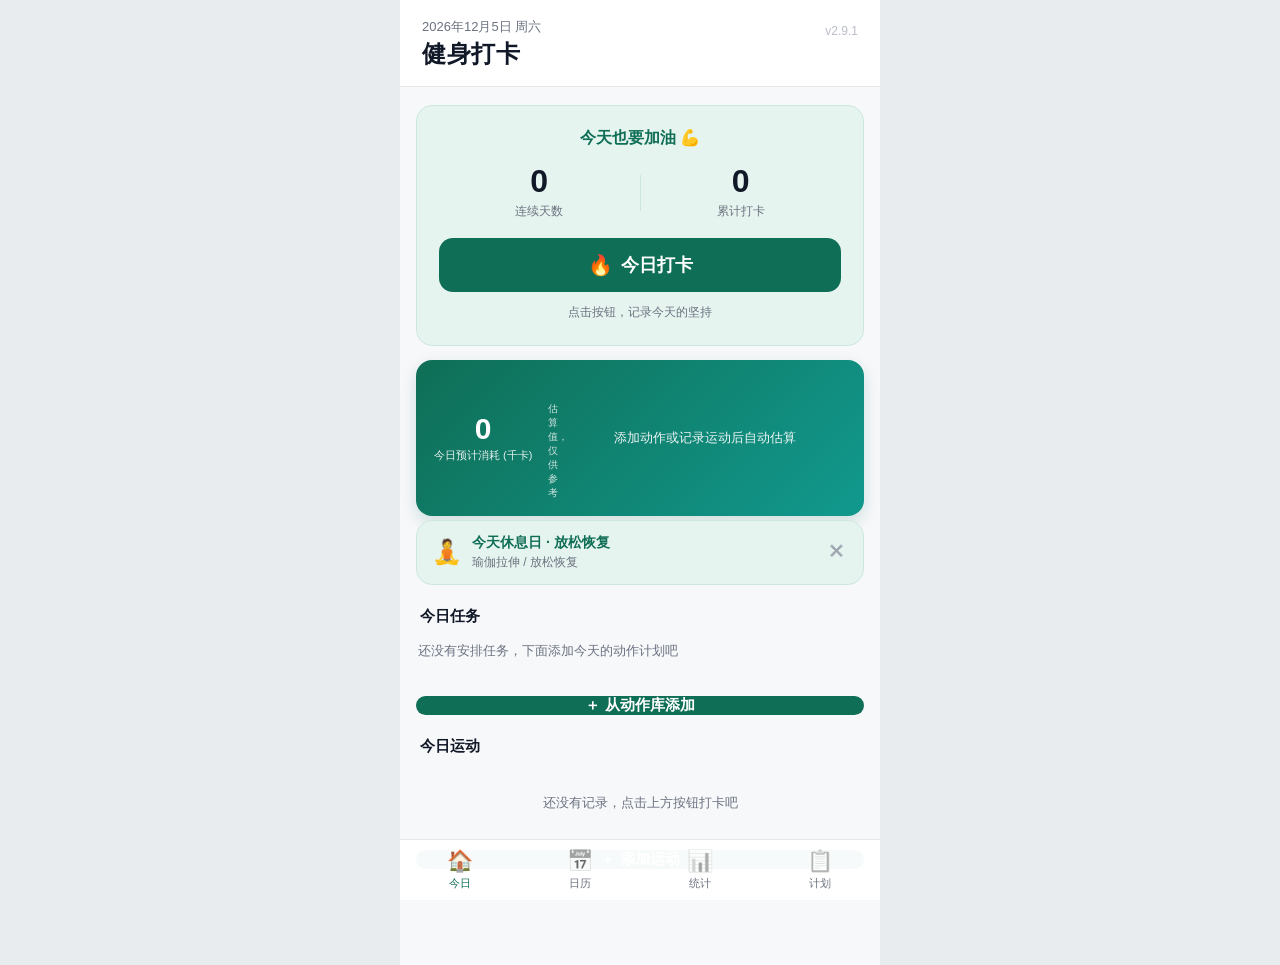
==== preview.html @ 04c63fe5 "v2.9.1: v2.9.1 calorie calc + home add-exercise + calendar view-only" ====
<!DOCTYPE html>
<html lang="zh-CN">
<head>
  <meta charset="UTF-8" />
  <meta name="viewport" content="width=device-width, initial-scale=1.0, maximum-scale=1.0, user-scalable=no, viewport-fit=cover" />
  <meta name="theme-color" content="#11998e" />
  <meta name="description" content="健身打卡 - 记录每一次坚持" />
  <title>健身打卡</title>
  
  <link rel="icon" href="icon.svg" type="image/svg+xml" />
  
  <style>
:root {
  --primary: #0F6E56;       /* teal 600 */
  --primary-50: #E6F4EF;    /* teal tint */
  --primary-100: #CDE7DE;
  --green: #3B6D11;
  --bg: #F7F8FA;
  --card: #FFFFFF;
  --text: #111827;
  --text-sub: #6B7280;
  --text-hint: #9CA3AF;
  --line: #E5E7EB;
  --line-soft: #F0F2F4;
  --danger: #A32D2D;
  --radius: 16px;
  --radius-sm: 12px;
}

* { box-sizing: border-box; -webkit-tap-highlight-color: transparent; }

html, body {
  margin: 0; padding: 0;
  background: #E9ECEF;
  font-family: -apple-system, BlinkMacSystemFont, "Segoe UI", "PingFang SC", "Hiragino Sans GB", "Microsoft YaHei", sans-serif;
  color: var(--text);
  -webkit-font-smoothing: antialiased;
}

#app {
  max-width: 480px;
  margin: 0 auto;
  min-height: 100vh;
  background: var(--bg);
  display: flex;
  flex-direction: column;
  position: relative;
}

/* ===== Header（扁平白底，青绿强调） ===== */
.app-header {
  background: var(--card);
  color: var(--text);
  padding: calc(env(safe-area-inset-top) + 18px) 22px 16px;
  border-bottom: 1px solid var(--line);
}
.header-top { display: flex; align-items: flex-start; justify-content: space-between; }
.header-sub { font-size: 13px; color: var(--text-sub); }
.header-title { font-size: 24px; font-weight: 700; margin-top: 2px; letter-spacing: 0.5px; }
.header-user { display: flex; align-items: center; gap: 8px; margin-top: 6px; }
.app-version { font-size: 12px; color: var(--text-hint); }

/* ===== Content ===== */
.content { flex: 1; overflow-y: auto; padding: 18px 16px 96px; }
.tab-panel { display: none; animation: fade 0.22s ease; }
.tab-panel.active { display: block; }
@keyframes fade { from { opacity: 0; transform: translateY(6px); } to { opacity: 1; transform: none; } }

.section-title { font-size: 15px; font-weight: 700; margin: 22px 4px 12px; color: var(--text); }

/* ===== Hero（扁平浅青绿卡片） ===== */
.hero-card {
  background: var(--primary-50);
  border: 1px solid var(--primary-100);
  border-radius: var(--radius);
  padding: 22px 22px 24px;
  text-align: center;
}
.hero-greet { font-size: 16px; font-weight: 600; color: var(--primary); }
.hero-stats { display: flex; justify-content: center; align-items: center; margin: 16px 0 18px; }
.hstat { flex: 1; }
.hstat-num { font-size: 32px; font-weight: 700; line-height: 1; color: var(--text); }
.hstat-label { font-size: 12px; color: var(--text-sub); margin-top: 6px; }
.hstat-divider { width: 1px; height: 36px; background: var(--primary-100); }

.checkin-btn {
  width: 100%;
  border: none;
  border-radius: 14px;
  background: var(--primary);
  color: #fff;
  font-size: 18px;
  font-weight: 700;
  padding: 15px;
  display: flex; align-items: center; justify-content: center; gap: 8px;
  cursor: pointer;
  transition: transform 0.12s ease;
}
.checkin-btn:active { transform: scale(0.97); }
.checkin-btn.done { background: var(--card); color: var(--primary); border: 1.5px solid var(--primary); }
.checkin-emoji { font-size: 20px; }
.hero-hint { font-size: 12px; color: var(--text-sub); margin-top: 12px; }

/* ===== 今日运动记录 ===== */
.today-list { display: flex; flex-direction: column; gap: 10px; }
.ex-item {
  background: var(--card);
  border: 1px solid var(--line);
  border-radius: 14px;
  padding: 14px 16px;
  display: flex; align-items: center; gap: 12px;
}
.ex-emoji { font-size: 24px; width: 44px; height: 44px; border-radius: 12px; display: flex; align-items: center; justify-content: center; background: var(--primary-50); }
.ex-main { flex: 1; }
.ex-name { font-weight: 600; font-size: 15px; }
.ex-meta { font-size: 12px; color: var(--text-sub); margin-top: 3px; }
.ex-empty { text-align: center; color: var(--text-sub); font-size: 13px; padding: 26px 0; }

/* ===== 今日任务 ===== */
.task-progress { font-size: 12px; color: var(--primary); font-weight: 700; margin-left: 6px; }
.task-current { margin-bottom: 12px; }
.task-current-card {
  background: var(--card);
  border: 1.5px solid var(--primary);
  border-radius: 16px;
  padding: 18px;
  text-align: center;
  animation: fade 0.22s ease;
}
.tc-label { font-size: 12px; color: var(--text-sub); }
.tc-text { font-size: 20px; font-weight: 700; margin: 8px 0 14px; word-break: break-word; color: var(--text); }
.tc-actions { display: flex; gap: 10px; justify-content: center; align-items: center; }
.tc-replace { border: 1.5px solid var(--primary); background: #fff; color: var(--primary); font-size: 14px; font-weight: 600; padding: 11px 18px; border-radius: 12px; cursor: pointer; flex: 1; }
.tc-replace:active { transform: scale(0.97); }
.task-all-done { background: var(--primary-50); color: var(--primary); border-radius: 14px; padding: 16px; text-align: center; font-weight: 600; }
.task-hint { color: var(--text-sub); font-size: 13px; padding: 4px 2px 12px; }
.task-list { display: flex; flex-direction: column; gap: 8px; }
.task-item { display: flex; align-items: center; gap: 12px; flex-wrap: wrap; background: var(--card); border: 1px solid var(--line); border-radius: 12px; padding: 12px 14px; }
.task-item.current { outline: 2px solid var(--primary); outline-offset: -2px; }
.task-status { flex: 0 0 auto; font-size: 12px; font-weight: 700; padding: 4px 12px; border-radius: 999px; line-height: 1.4; }
.task-status.done { background: var(--primary-50); color: var(--primary); border: 1px solid var(--primary); }
.task-status.undone { background: #F0F2F1; color: var(--text-sub); border: 1px solid var(--line); }
.task-text { flex: 1; font-size: 15px; word-break: break-word; min-width: 80px; }
.task-item.done .task-text { color: var(--text-sub); text-decoration: line-through; }
.task-del { border: none; background: none; color: #C9D2D0; font-size: 16px; cursor: pointer; padding: 0 2px; flex: 0 0 auto; }
.task-replace { border: 1px solid var(--line); background: #F6F9F8; color: var(--text-sub); font-size: 12px; padding: 4px 10px; border-radius: 999px; cursor: pointer; flex: 0 0 auto; }
.task-replace:active { transform: scale(0.96); }
.task-add { display: flex; gap: 8px; margin-top: 12px; }
.task-add input { flex: 1; border: 1.5px solid var(--line); border-radius: 12px; padding: 11px 12px; font-size: 15px; outline: none; }
.task-add input:focus { border-color: var(--primary); }
.task-add button { border: none; background: var(--primary); color: #fff; border-radius: 12px; padding: 0 18px; font-weight: 700; font-size: 15px; cursor: pointer; }

/* 重量/组数/次数 输入控件 */
.task-fields { flex-basis: 100%; display: flex; gap: 8px; margin-top: 10px; }
.task-fields .tf { flex: 1; display: flex; flex-direction: column; gap: 3px; }
.task-fields label { font-size: 11px; color: var(--text-sub); text-align: center; }
.task-fields input { width: 100%; border: 1.5px solid var(--line); border-radius: 9px; padding: 8px 4px; font-size: 14px; text-align: center; outline: none; -moz-appearance: textfield; }
.task-fields input:focus { border-color: var(--primary); }
.task-fields input::-webkit-outer-spin-button, .task-fields input::-webkit-inner-spin-button { -webkit-appearance: none; margin: 0; }

/* 今日动作记录 */
.today-actions { display: flex; flex-direction: column; gap: 8px; }
.today-action { display: flex; align-items: center; gap: 10px; background: var(--card); border: 1px solid var(--line); border-radius: 12px; padding: 12px 14px; }
.today-action.done .da-text { color: var(--text-sub); text-decoration: line-through; }
.da-check { width: 22px; height: 22px; border-radius: 50%; flex: 0 0 auto; display: flex; align-items: center; justify-content: center; font-size: 12px; color: #fff; background: var(--primary); }
.today-action:not(.done) .da-check { background: var(--line); color: transparent; }
.da-main { flex: 1; }
.da-text { font-size: 14px; word-break: break-word; }
.da-meta { font-size: 12px; color: var(--text-sub); margin-top: 2px; }

/* ===== 推荐横幅 ===== */
.reco-banner {
  background: var(--primary-50);
  border: 1px solid var(--primary-100);
  border-radius: 16px;
  padding: 13px 15px;
  margin-bottom: 14px;
  display: flex; align-items: center; gap: 10px;
  animation: fade 0.22s ease;
}
.reco-banner[hidden] { display: none; }
.reco-ico { font-size: 24px; flex: 0 0 auto; }
.reco-main { flex: 1; min-width: 0; }
.reco-title { font-size: 14px; font-weight: 700; color: var(--primary); }
.reco-sub { font-size: 12px; color: var(--text-sub); margin-top: 2px; line-height: 1.4; }
.reco-btn { border: none; background: var(--primary); color: #fff; border-radius: 12px; padding: 9px 15px; font-weight: 700; font-size: 13px; cursor: pointer; flex: 0 0 auto; }
.reco-btn:active { transform: scale(0.97); }
.reco-x { border: none; background: none; color: var(--text-hint); font-size: 18px; cursor: pointer; padding: 0 2px; flex: 0 0 auto; line-height: 1; }

/* ===== 日历 ===== */
.cal-card { background: var(--card); border: 1px solid var(--line); border-radius: var(--radius); padding: 16px; }
.cal-head { display: flex; align-items: center; justify-content: space-between; margin-bottom: 12px; }
.cal-month { font-size: 17px; font-weight: 700; }
.cal-nav { width: 34px; height: 34px; border-radius: 50%; border: 1px solid var(--line); background: #fff; font-size: 20px; color: var(--primary); cursor: pointer; }
.cal-week { display: grid; grid-template-columns: repeat(7,1fr); text-align: center; font-size: 12px; color: var(--text-sub); margin-bottom: 8px; }
.cal-grid { display: grid; grid-template-columns: repeat(7,1fr); gap: 4px; }
.cal-cell { aspect-ratio: 1/1; display: flex; align-items: center; justify-content: center; position: relative; font-size: 14px; border-radius: 10px; color: var(--text); cursor: pointer; }
.cal-cell.muted { color: #c9d2d0; }
.cal-cell.today { font-weight: 700; }
.cal-cell.today::after { content: ""; position: absolute; bottom: 5px; width: 4px; height: 4px; border-radius: 50%; background: var(--primary); }
.cal-cell.done { background: var(--primary); color: #fff; font-weight: 600; }
.cal-cell.done::after { background: #fff; }
.cal-cell.selected { outline: 2px solid var(--primary); outline-offset: -2px; }
.cal-cell.future { color: #d6dcdb; cursor: default; }
.cal-legend { display: flex; gap: 16px; align-items: center; font-size: 12px; color: var(--text-sub); margin-top: 14px; }
.dot { width: 10px; height: 10px; border-radius: 50%; display: inline-block; margin-right: 4px; vertical-align: middle; }
.dot-done { background: var(--primary); }
.dot-rest { background: var(--line); }

.day-detail { display: flex; flex-direction: column; gap: 10px; }
.day-row { background: var(--card); border: 1px solid var(--line); border-radius: 14px; padding: 14px 16px; display: flex; align-items: center; gap: 12px; }
.day-empty { text-align: center; color: var(--text-sub); font-size: 13px; padding: 26px 0; }
.day-actions-head { background: transparent; border: none; padding: 6px 4px 0; }
.day-actions-head .ex-name { font-size: 13px; color: var(--text-sub); font-weight: 600; }

/* ===== 统计 ===== */
.summary-grid { display: grid; grid-template-columns: 1fr 1fr; gap: 12px; }
.sum-card { background: var(--card); border: 1px solid var(--line); border-radius: 14px; padding: 16px; text-align: center; }
.sum-num { font-size: 28px; font-weight: 700; color: var(--primary); }
.sum-label { font-size: 12px; color: var(--text-sub); margin-top: 4px; }
.chart-card { background: var(--card); border: 1px solid var(--line); border-radius: var(--radius); padding: 16px; margin-top: 14px; }
.chart-title { font-size: 14px; font-weight: 700; margin-bottom: 12px; }
.chart-canvas { width: 100%; height: 180px; display: block; }
.type-dist { display: flex; flex-direction: column; gap: 12px; }
.dist-row { display: flex; align-items: center; gap: 10px; }
.dist-emoji { font-size: 20px; width: 30px; text-align: center; }
.dist-name { width: 52px; font-size: 13px; }
.dist-bar-wrap { flex: 1; height: 12px; background: var(--line-soft); border-radius: 6px; overflow: hidden; }
.dist-bar { height: 100%; border-radius: 6px; transition: width 0.4s ease; }
.dist-val { width: 40px; text-align: right; font-size: 12px; color: var(--text-sub); }
.danger-zone { display: flex; gap: 12px; margin-top: 22px; }
.btn-ghost { flex: 1; border: 1px solid var(--line); background: #fff; color: var(--text-sub); border-radius: 12px; padding: 12px; font-size: 14px; cursor: pointer; }
.btn-ghost.danger { color: var(--danger); border-color: #F2D6D6; }

/* ===== 底部导航 ===== */
.bottom-nav {
  position: fixed; bottom: 0; left: 50%; transform: translateX(-50%);
  width: 100%; max-width: 480px;
  background: rgba(255,255,255,0.97);
  border-top: 1px solid var(--line);
  display: flex;
  padding: 8px 0 calc(env(safe-area-inset-bottom) + 8px);
}
.nav-btn { flex: 1; border: none; background: none; display: flex; flex-direction: column; align-items: center; gap: 3px; color: var(--text-sub); cursor: pointer; font-size: 11px; }
.nav-ico { font-size: 21px; filter: grayscale(1); opacity: 0.6; }
.nav-btn.active { color: var(--primary); }
.nav-btn.active .nav-ico { filter: none; opacity: 1; }

/* ===== 弹层（记录运动 / 更换动作） ===== */
.sheet-overlay { position: fixed; inset: 0; background: rgba(17,24,39,0.45); z-index: 50; display: flex; align-items: flex-end; justify-content: center; }
.sheet-overlay[hidden] { display: none; }
.sheet {
  width: 100%; max-width: 480px;
  background: #fff;
  border-top-left-radius: 22px; border-top-right-radius: 22px;
  padding: 10px 18px calc(env(safe-area-inset-bottom) + 18px);
  max-height: 90vh; overflow-y: auto;
  animation: slideUp 0.26s ease;
}
@keyframes slideUp { from { transform: translateY(100%); } to { transform: none; } }
.sheet-handle { width: 40px; height: 4px; background: var(--line); border-radius: 2px; margin: 4px auto 12px; }
.sheet-head { display: flex; align-items: center; justify-content: space-between; margin-bottom: 14px; }
.sheet-title { font-size: 17px; font-weight: 700; }
.sheet-close { border: none; background: var(--line-soft); width: 30px; height: 30px; border-radius: 50%; font-size: 15px; color: var(--text-sub); cursor: pointer; }
.sheet-body { padding-bottom: 10px; }
.field-label { font-size: 13px; color: var(--text-sub); margin-bottom: 8px; font-weight: 600; }
.type-chips { display: flex; flex-wrap: wrap; gap: 8px; margin-bottom: 16px; }
.chip { border: 1.5px solid var(--line); background: #fff; border-radius: 20px; padding: 8px 13px; font-size: 13px; cursor: pointer; display: flex; align-items: center; gap: 5px; }
.chip.sel { border-color: var(--primary); background: var(--primary-50); color: var(--primary); font-weight: 600; }
.field-row { display: flex; gap: 12px; }
.field { flex: 1; margin-bottom: 14px; }
.field label { font-size: 13px; color: var(--text-sub); display: block; margin-bottom: 6px; }
.field input { width: 100%; border: 1.5px solid var(--line); border-radius: 12px; padding: 11px 12px; font-size: 15px; outline: none; }
.field input:focus { border-color: var(--primary); }
.btn-add { width: 100%; border: 1.5px dashed var(--primary); background: var(--primary-50); color: var(--primary); border-radius: 12px; padding: 12px; font-size: 14px; font-weight: 600; cursor: pointer; }
.edit-list { display: flex; flex-direction: column; gap: 8px; }
.edit-item { display: flex; align-items: center; gap: 10px; background: var(--line-soft); border-radius: 12px; padding: 10px 12px; }
.edit-item .ei-emoji { font-size: 20px; }
.edit-item .ei-main { flex: 1; }
.edit-item .ei-name { font-weight: 600; font-size: 14px; }
.edit-item .ei-meta { font-size: 12px; color: var(--text-sub); }
.edit-item .ei-del { border: none; background: none; color: var(--danger); font-size: 18px; cursor: pointer; }
.sheet-foot { display: flex; gap: 12px; margin-top: 16px; }
.btn-primary { flex: 2; border: none; background: var(--primary); color: #fff; border-radius: 14px; padding: 15px; font-size: 16px; font-weight: 700; cursor: pointer; }
.btn-secondary { flex: 1; border: 1.5px solid var(--line); background: #fff; color: var(--text-sub); border-radius: 14px; padding: 15px; font-size: 15px; cursor: pointer; }

/* 更换动作 */
.replace-list { display: flex; flex-direction: column; gap: 2px; max-height: 46vh; overflow-y: auto; }
.replace-day { font-size: 12px; color: var(--text-sub); font-weight: 700; margin: 10px 0 4px; }
.replace-list .replace-day:first-child { margin-top: 0; }
.replace-item { background: var(--line-soft); border-radius: 10px; padding: 11px 13px; font-size: 14px; cursor: pointer; }
.replace-item:active { background: var(--primary-50); }
.replace-item.same { opacity: 0.5; cursor: default; }
.replace-custom { display: flex; gap: 8px; }
.replace-custom input { flex: 1; border: 1.5px solid var(--line); border-radius: 12px; padding: 11px 12px; font-size: 14px; outline: none; }
.replace-custom input:focus { border-color: var(--primary); }
.replace-custom button { border: none; background: var(--primary); color: #fff; border-radius: 12px; padding: 0 18px; font-weight: 700; font-size: 14px; cursor: pointer; }

/* 添加动作按钮（动作库入口） */
.add-ex-btn {
  width: 100%; border: 1.5px dashed var(--primary); background: var(--primary-50);
  color: var(--primary); border-radius: 12px; padding: 13px; font-size: 15px; font-weight: 700; cursor: pointer;
  transition: transform 0.12s ease;
}
.add-ex-btn:active { transform: scale(0.98); }

/* 动作库弹层 */
.lib-parts { display: flex; gap: 8px; overflow-x: auto; padding-bottom: 4px; margin-bottom: 4px; -ms-overflow-style: none; scrollbar-width: none; }
.lib-parts::-webkit-scrollbar { display: none; }
.lib-part {
  flex: 0 0 auto; border: 1.5px solid var(--line); background: #fff;
  border-radius: 20px; padding: 8px 13px; font-size: 13px; cursor: pointer; white-space: nowrap;
}
.lib-part.sel { border-color: var(--primary); background: var(--primary-50); color: var(--primary); font-weight: 700; }
.lib-list { display: flex; flex-direction: column; gap: 8px; max-height: 46vh; overflow-y: auto; }
.lib-item {
  display: flex; align-items: center; justify-content: space-between; gap: 10px;
  background: var(--line-soft); border-radius: 12px; padding: 12px 14px; cursor: pointer;
}
.lib-item:active { background: var(--primary-50); }
.lib-item-name { font-size: 14px; font-weight: 600; word-break: break-word; flex: 1; }
.lib-item-meta { font-size: 12px; color: var(--text-sub); margin-top: 3px; }
.lib-custom { display: flex; gap: 8px; }
.lib-custom input { flex: 1; border: 1.5px solid var(--line); border-radius: 12px; padding: 11px 12px; font-size: 14px; outline: none; }
.lib-custom input:focus { border-color: var(--primary); }
.lib-custom button { border: none; background: var(--primary); color: #fff; border-radius: 12px; padding: 0 18px; font-weight: 700; font-size: 14px; cursor: pointer; }

/* ===== 训练计划 ===== */
.plan-intro { background: var(--card); border: 1px solid var(--line); border-radius: var(--radius); padding: 14px 16px; font-size: 13px; color: var(--text-sub); line-height: 1.6; margin-bottom: 14px; }
.plan-list { display: flex; flex-direction: column; gap: 12px; }
.plan-card { background: var(--card); border: 1px solid var(--line); border-radius: var(--radius); padding: 16px; }
.plan-name { font-size: 16px; font-weight: 700; margin-bottom: 10px; color: var(--primary); }
.plan-items { margin: 0 0 12px; padding-left: 20px; }
.plan-items li { font-size: 14px; margin-bottom: 6px; line-height: 1.4; }
.plan-load { width: 100%; border: none; background: var(--primary); color: #fff; border-radius: 12px; padding: 12px; font-weight: 700; font-size: 15px; cursor: pointer; }
.plan-load:active { transform: scale(0.98); }
.plan-rest { margin-top: 14px; font-size: 13px; color: var(--text-sub); background: var(--primary-50); border-radius: 12px; padding: 12px 14px; line-height: 1.6; }

/* ===== Toast ===== */
.toast {
  position: fixed; bottom: 110px; left: 50%; transform: translateX(-50%);
  background: rgba(17,24,39,0.94); color: #fff; padding: 11px 20px; border-radius: 22px;
  font-size: 14px; z-index: 80; animation: fade 0.2s ease; max-width: 80%; text-align: center;
}
.toast[hidden] { display: none; }

/* ============================================================
   分步打卡向导（全屏）+ 滚轮选择器
   ============================================================ */
.wizard {
  position: fixed; inset: 0; z-index: 90;
  background: var(--bg);
  display: flex; flex-direction: column;
  max-width: 480px; margin: 0 auto;
  animation: fade 0.22s ease;
}
.wizard[hidden] { display: none; }
.wiz-top {
  display: flex; align-items: center; gap: 12px;
  padding: calc(env(safe-area-inset-top) + 14px) 18px 12px;
  background: var(--card);
  border-bottom: 1px solid var(--line);
}
.wiz-back { border: none; background: none; color: var(--primary); font-size: 15px; font-weight: 600; cursor: pointer; padding: 4px 0; flex: 0 0 auto; }
.wiz-progress { flex: 1; display: flex; gap: 6px; align-items: center; }
.wiz-dot { flex: 1; height: 6px; border-radius: 3px; background: var(--line); transition: background 0.2s ease; }
.wiz-dot.on { background: var(--primary); }
.wiz-count { font-size: 13px; color: var(--text-sub); flex: 0 0 auto; font-weight: 600; }

.wiz-body { flex: 1; overflow-y: auto; padding: 26px 20px; display: flex; flex-direction: column; align-items: center; text-align: center; }
.wiz-action-name { font-size: 22px; font-weight: 700; color: var(--text); margin-top: 14px; line-height: 1.4; padding: 0 8px; }
.wiz-action-meta { font-size: 13px; color: var(--text-sub); margin-top: 8px; }
.wiz-action-meta b { color: var(--primary); }

/* 滚轮区 */
.wiz-wheels { display: flex; gap: 0; margin-top: 28px; width: 100%; max-width: 340px; position: relative; }
.wiz-wheels::before {
  content: ""; position: absolute; left: 0; right: 0; top: 50%;
  height: 44px; transform: translateY(-50%);
  border-top: 1px solid var(--line); border-bottom: 1px solid var(--line);
  background: var(--primary-50); border-radius: 10px; pointer-events: none;
}
.wheel {
  flex: 1; height: 176px; overflow-y: auto; scroll-snap-type: y mandatory;
  -webkit-overflow-scrolling: touch; position: relative;
  scrollbar-width: none;
}
.wheel::-webkit-scrollbar { display: none; }
.wheel-items { padding: 66px 0; }
.wheel-item {
  height: 44px; display: flex; align-items: center; justify-content: center;
  font-size: 20px; font-weight: 700; color: var(--text-hint);
  scroll-snap-align: center; transition: color 0.15s ease, transform 0.15s ease;
}
.wheel-item.sel { color: var(--primary); font-size: 24px; }
.wiz-wheel-labels { display: flex; gap: 0; width: 100%; max-width: 340px; margin-top: 10px; }
.wiz-wheel-labels span { flex: 1; text-align: center; font-size: 12px; color: var(--text-sub); }
.wiz-body.empty .wiz-wheels, .wiz-body.empty .wiz-wheel-labels { display: none; }
.wiz-body.empty .wiz-action-name { margin-top: 48px; }
.wiz-body.empty .wiz-action-meta { margin-top: 12px; font-size: 14px; }

.wiz-foot { display: flex; align-items: center; justify-content: space-between; gap: 14px; padding: 14px 20px calc(env(safe-area-inset-bottom) + 18px); background: var(--card); border-top: 1px solid var(--line); }
.wiz-nav {
  flex: 1; border: 1.5px solid var(--line); background: #fff; color: var(--text-sub);
  font-size: 15px; font-weight: 600; padding: 13px 10px; border-radius: 999px; cursor: pointer;
  transition: transform 0.12s ease;
}
.wiz-nav:disabled { opacity: 0.4; cursor: not-allowed; }
.wiz-nav:active { transform: scale(0.97); }
.wiz-done-btn {
  flex: 0 0 auto; width: 66px; height: 66px; border-radius: 50%; border: none;
  background: var(--primary); color: #fff; font-size: 28px; font-weight: 700; line-height: 1;
  cursor: pointer; box-shadow: 0 8px 18px rgba(15,110,86,0.35);
  display: flex; align-items: center; justify-content: center;
  transition: transform 0.12s ease;
}
.wiz-done-btn:active { transform: scale(0.93); }

/* 向导完成成功页 */
.wiz-done { flex: 1; display: flex; flex-direction: column; align-items: center; justify-content: center; text-align: center; padding: 40px 24px; }
.wiz-done-view { flex: 1; display: flex; flex-direction: column; align-items: center; justify-content: center; text-align: center; padding: 40px 24px; }
/* 修复：带 display 的类必须显式处理 [hidden]，否则 hidden 属性被作者样式覆盖，
   导致「今日打卡完成」成功页（wizDoneView）无法隐藏，每次进向导都叠在动作列表上 */
.wiz-done-view[hidden], .wiz-body[hidden], .wiz-foot[hidden] { display: none !important; }
.wiz-done-ico { width: 84px; height: 84px; border-radius: 50%; background: var(--primary-50); display: flex; align-items: center; justify-content: center; font-size: 44px; margin-bottom: 18px; }
.wiz-done-title { font-size: 22px; font-weight: 700; color: var(--text); }
.wiz-done-sub { font-size: 14px; color: var(--text-sub); margin-top: 10px; line-height: 1.6; }

/* ===================== 卡路里功能 (v2.9) ===================== */
/* 首页「今日预计消耗」汇总卡 */
.cal-summary {
  display: flex; gap: 16px; align-items: center;
  background: linear-gradient(135deg, #0F6E56, #11998e);
  color: #fff; border-radius: var(--radius); padding: 16px 18px; margin: 14px 0 4px;
  box-shadow: 0 6px 16px rgba(15,110,86,0.18);
}
.cal-sum-left { flex: 0 0 auto; text-align: center; min-width: 96px; }
.cal-sum-num { font-size: 30px; font-weight: 800; line-height: 1; }
.cal-sum-label { font-size: 11px; opacity: 0.9; margin-top: 4px; }
.cal-sum-right { flex: 1; min-width: 0; }
.cal-type-bar { display: flex; height: 12px; border-radius: 6px; overflow: hidden; background: rgba(255,255,255,0.25); }
.cal-seg { height: 100%; display: flex; align-items: center; justify-content: center; font-size: 9px; color: #fff; white-space: nowrap; min-width: 0; transition: width 0.3s ease; }
.cal-type-legend { display: flex; flex-wrap: wrap; gap: 8px 12px; margin-top: 8px; }
.cal-legend-item { font-size: 11px; opacity: 0.95; display: inline-flex; align-items: center; gap: 4px; }
.cal-dot { width: 8px; height: 8px; border-radius: 50%; display: inline-block; }
.cal-sum-note { font-size: 10px; opacity: 0.8; margin-top: 6px; }
.cal-sum-empty { flex-basis: 100%; text-align: center; font-size: 13px; opacity: 0.92; padding: 4px 0; }

/* 今日任务 / 当前动作 卡路里徽标（做功法估算） */
.task-kcal {
  display: inline-block; font-size: 11px; font-weight: 700; color: var(--primary);
  background: var(--primary-50); border-radius: 999px; padding: 2px 8px; margin-left: 6px;
  vertical-align: middle;
}
.tc-text .task-kcal { margin-left: 8px; }

/* 向导底部：今日累计卡路里 */
.wiz-cal { text-align: center; font-size: 13px; font-weight: 600; color: var(--primary); padding-bottom: 8px; }
.wiz-foot { flex-direction: column; gap: 4px; }
.wiz-foot-btns { display: flex; align-items: center; justify-content: space-between; gap: 14px; width: 100%; }

/* 记录运动弹层：球类/游泳简单项目列表 + 实时估算 */
.sport-list { display: flex; flex-direction: column; gap: 8px; margin-top: 12px; max-height: 40vh; overflow-y: auto; }
.sport-list[hidden] { display: none; }
.sport-item {
  display: flex; align-items: center; justify-content: space-between; gap: 10px;
  background: var(--line-soft); border: 1.5px solid transparent; border-radius: 12px; padding: 12px 14px; cursor: pointer;
}
.sport-item:active { background: var(--primary-50); }
.sport-item.sel { border-color: var(--primary); background: var(--primary-50); }
.sport-name { font-size: 15px; font-weight: 700; }
.sport-meta { font-size: 12px; color: var(--text-sub); }
.cal-estimate { font-size: 13px; font-weight: 600; color: var(--primary); background: var(--primary-50); border-radius: 10px; padding: 10px 12px; margin-top: 12px; }
.cal-estimate[hidden] { display: none; }

/* 统计页设置：体重输入 */
.settings-row { display: flex; align-items: center; justify-content: space-between; gap: 12px; margin-top: 6px; }
.settings-row label { font-size: 14px; color: var(--text-sub); font-weight: 600; }
.settings-row input { width: 110px; border: 1.5px solid var(--line); border-radius: 10px; padding: 9px 12px; font-size: 15px; text-align: right; outline: none; }
.settings-row input:focus { border-color: var(--primary); }

</style>
</head>
<body>
  <!-- 登录已移除（无登录版 v2.2.0）：打开即进入主界面 -->

  <div id="app">
    <header class="app-header">
      <div class="header-top">
        <div class="header-titles">
          <div class="header-sub" id="headerDate">—</div>
          <div class="header-title">健身打卡</div>
        </div>
        <div class="header-user">
          <span class="app-version" id="appVersion" style="font-size:12px;opacity:0.7"></span>
        </div>
      </div>
    </header>

    <main class="content">
      <!-- 今日 -->
      <section class="tab-panel active" id="panel-today">
        <div class="hero-card">
          <div class="hero-greet" id="heroGreet">今天也要加油</div>
          <div class="hero-stats">
            <div class="hstat">
              <div class="hstat-num" id="statStreak">0</div>
              <div class="hstat-label">连续天数</div>
            </div>
            <div class="hstat-divider"></div>
            <div class="hstat">
              <div class="hstat-num" id="statTotal">0</div>
              <div class="hstat-label">累计打卡</div>
            </div>
          </div>
          <button class="checkin-btn" id="checkinBtn">
            <span class="checkin-emoji">🔥</span>
            <span class="checkin-text" id="checkinText">今日打卡</span>
          </button>
          <div class="hero-hint" id="heroHint">点击按钮，记录今天的坚持</div>
        </div>

        <div class="cal-summary" id="calSummary">
          <div class="cal-sum-left">
            <div class="cal-sum-num" id="calSumNum">0</div>
            <div class="cal-sum-label">今日预计消耗 (千卡)</div>
          </div>
          <div class="cal-sum-right">
            <div class="cal-type-bar" id="calTypeBar"></div>
            <div class="cal-type-legend" id="calTypeLegend"></div>
            <div class="cal-sum-note">估算值，仅供参考</div>
          </div>
          <div class="cal-sum-empty" id="calSumEmpty" hidden>添加动作或记录运动后自动估算</div>
        </div>

        <div class="reco-banner" id="recoBanner" hidden></div>

        <div class="section-title">今日任务 <span class="task-progress" id="taskProgress"></span></div>
        <div class="task-current" id="taskCurrent"></div>
        <div class="task-list" id="taskList"></div>
        <div class="task-add">
          <button class="add-ex-btn" id="addExerciseBtn">＋ 从动作库添加</button>
        </div>

        <div class="section-title">今日运动</div>
        <div class="today-list" id="todayList"></div>
        <div class="task-add">
          <button class="add-ex-btn" id="addTodayExBtn">＋ 添加运动</button>
        </div>

        <div class="section-title" id="todayActionsTitle" hidden>今日动作记录</div>
        <div class="today-actions" id="todayActions"></div>
      </section>

      <!-- 日历 -->
      <section class="tab-panel" id="panel-calendar">
        <div class="cal-card">
          <div class="cal-head">
            <button class="cal-nav" id="calPrev">‹</button>
            <div class="cal-month" id="calMonth">—</div>
            <button class="cal-nav" id="calNext">›</button>
          </div>
          <div class="cal-week">
            <span>日</span><span>一</span><span>二</span><span>三</span><span>四</span><span>五</span><span>六</span>
          </div>
          <div class="cal-grid" id="calGrid"></div>
          <div class="cal-legend">
            <span class="dot dot-done"></span>已打卡
            <span class="dot dot-rest"></span>休息
          </div>
        </div>
        <div class="section-title" id="dayDetailTitle">当日详情</div>
        <div class="day-detail" id="dayDetail"></div>
      </section>

      <!-- 统计 -->
      <section class="tab-panel" id="panel-stats">
        <div class="summary-grid">
          <div class="sum-card">
            <div class="sum-num" id="sumTotal">0</div>
            <div class="sum-label">累计打卡(天)</div>
          </div>
          <div class="sum-card">
            <div class="sum-num" id="sumCur">0</div>
            <div class="sum-label">当前连续</div>
          </div>
          <div class="sum-card">
            <div class="sum-num" id="sumLong">0</div>
            <div class="sum-label">最长连续</div>
          </div>
          <div class="sum-card">
            <div class="sum-num" id="sumDur">0</div>
            <div class="sum-label">总时长(分)</div>
          </div>
        </div>

        <div class="chart-card">
          <div class="chart-title">最近 7 天运动时长</div>
          <canvas id="chartWeek" class="chart-canvas"></canvas>
        </div>

        <div class="chart-card">
          <div class="chart-title">最近 30 天打卡趋势</div>
          <canvas id="chartTrend" class="chart-canvas"></canvas>
        </div>

        <div class="chart-card">
          <div class="chart-title">运动类型分布</div>
          <div class="type-dist" id="typeDist"></div>
        </div>

        <div class="chart-card">
          <div class="chart-title">设置</div>
          <div class="settings-row">
            <label>体重 (kg)</label>
            <input type="number" id="inpWeight" inputmode="decimal" min="20" max="250" step="0.5" />
          </div>
          <div class="cal-sum-note">卡路里估算会随体重变化（仅本地保存）</div>
        </div>

        <div class="danger-zone">
          <button class="btn-ghost" id="exportBtn">导出数据</button>
          <button class="btn-ghost danger" id="resetBtn">清空所有数据</button>
        </div>
      </section>

      <!-- 计划 -->
      <section class="tab-panel" id="panel-plan">
        <div class="plan-intro" id="planIntro"></div>
        <div class="plan-list" id="planList"></div>
        <div class="plan-rest" id="planRest"></div>
      </section>
    </main>

    <nav class="bottom-nav">
      <button class="nav-btn active" data-tab="today">
        <span class="nav-ico">🏠</span><span class="nav-txt">今日</span>
      </button>
      <button class="nav-btn" data-tab="calendar">
        <span class="nav-ico">📅</span><span class="nav-txt">日历</span>
      </button>
      <button class="nav-btn" data-tab="stats">
        <span class="nav-ico">📊</span><span class="nav-txt">统计</span>
      </button>
      <button class="nav-btn" data-tab="plan">
        <span class="nav-ico">📋</span><span class="nav-txt">计划</span>
      </button>
    </nav>
  </div>

  <!-- 分步打卡向导（点击「今日打卡」进入） -->
  <div class="wizard" id="wizard" hidden>
    <div class="wiz-top">
      <button class="wiz-back" id="wizBack">‹ 返回</button>
      <div class="wiz-progress" id="wizProgress"></div>
      <div class="wiz-count" id="wizCount"></div>
    </div>
    <div class="wiz-body" id="wizBody">
      <div class="wiz-action-name" id="wizActionName"></div>
      <div class="wiz-action-meta" id="wizActionMeta"></div>
      <div class="wiz-wheels">
        <div class="wheel" id="wheelW"><div class="wheel-items" id="wheelItemsW"></div></div>
        <div class="wheel" id="wheelS"><div class="wheel-items" id="wheelItemsS"></div></div>
        <div class="wheel" id="wheelR"><div class="wheel-items" id="wheelItemsR"></div></div>
      </div>
      <div class="wiz-wheel-labels"><span>重量(kg)</span><span>组数</span><span>次数</span></div>
    </div>
    <div class="wiz-done-view" id="wizDoneView" hidden>
      <div class="wiz-done-ico">✓</div>
      <div class="wiz-done-title">今日打卡完成！</div>
      <div class="wiz-done-sub" id="wizDoneSub"></div>
    </div>
    <div class="wiz-foot" id="wizFoot">
      <div class="wiz-cal" id="wizCal"></div>
      <div class="wiz-foot-btns">
        <button class="wiz-nav" id="wizPrev">上一个</button>
        <button class="wiz-done-btn" id="wizDone" aria-label="完成该动作">✓</button>
        <button class="wiz-nav" id="wizNext">下一个</button>
      </div>
    </div>
  </div>

  <!-- 打卡记录弹层 -->
  <div class="sheet-overlay" id="sheetOverlay" hidden>
    <div class="sheet" id="sheet">
      <div class="sheet-handle"></div>
      <div class="sheet-head">
        <div class="sheet-title" id="sheetTitle">记录今日运动</div>
        <button class="sheet-close" id="sheetClose">✕</button>
      </div>

      <div class="sheet-body">
        <div class="field-label">选择运动类型</div>
        <div class="type-chips" id="typeChips"></div>

        <div class="sport-list" id="sportList" hidden></div>

        <div class="field-row">
          <div class="field">
            <label>时长(分钟)</label>
            <input type="number" id="inpDuration" inputmode="numeric" placeholder="30" min="0" />
          </div>
        </div>

        <div class="cal-estimate" id="calEstimate" hidden></div>

        <div class="field">
          <label>备注</label>
          <input type="text" id="inpNote" placeholder="例如：胸部+三头" maxlength="40" />
        </div>

        <button class="btn-add" id="btnAddExercise">+ 添加到今日</button>

        <div class="field-label" style="margin-top:14px">今日已记录</div>
        <div class="edit-list" id="editList"></div>
      </div>

      <div class="sheet-foot">
        <button class="btn-secondary" id="btnUndo" hidden>撤销打卡</button>
        <button class="btn-primary" id="btnFinish">完成打卡</button>
      </div>
    </div>
  </div>

  <!-- 更换动作弹层 -->
  <div class="sheet-overlay" id="replaceOverlay" hidden>
    <div class="sheet" id="replaceSheet">
      <div class="sheet-handle"></div>
      <div class="sheet-head">
        <div class="sheet-title">更换动作</div>
        <button class="sheet-close" id="replaceClose">✕</button>
      </div>
      <div class="sheet-body">
        <div class="field-label">选择一个动作替换当前项</div>
        <div class="replace-list" id="replaceList"></div>
        <div class="field-label" style="margin-top:16px">或自定义动作</div>
        <div class="replace-custom">
          <input type="text" id="replaceCustom" placeholder="如 哑铃弯举 3组×12" maxlength="40" />
          <button id="replaceCustomBtn">替换</button>
        </div>
      </div>
    </div>
  </div>

  <!-- 动作库添加弹层 -->
  <div class="sheet-overlay" id="addLibOverlay" hidden>
    <div class="sheet" id="addLibSheet">
      <div class="sheet-handle"></div>
      <div class="sheet-head">
        <div class="sheet-title">添加动作</div>
        <button class="sheet-close" id="addLibClose">✕</button>
      </div>
      <div class="sheet-body">
        <div class="field-label">选择锻炼部位</div>
        <div class="lib-parts" id="libParts"></div>
        <div class="field-label" style="margin-top:14px">该部位动作（点击直接添加）</div>
        <div class="lib-list" id="libList"></div>
        <div class="field-label" style="margin-top:16px">或自定义动作</div>
        <div class="lib-custom">
          <input type="text" id="libCustom" placeholder="如 热身5分钟" maxlength="40" />
          <button id="libCustomBtn">添加</button>
        </div>
      </div>
    </div>
  </div>

  <div class="toast" id="toast" hidden></div>

  <script>
/* ===================== 健身打卡 App ===================== */
(function () {
  "use strict";

  var EXERCISE_TYPES = [
    { id: "running",  name: "跑步", emoji: "🏃", color: "#FF6B6B", met: 7 },
    { id: "gym",     name: "健身", emoji: "🏋️", color: "#4ECDC4", met: 5 },
    { id: "yoga",    name: "瑜伽", emoji: "🧘", color: "#A78BFA", met: 2.5 },
    { id: "cycling", name: "骑行", emoji: "🚴", color: "#45B7D1", met: 5 },
    { id: "swim",    name: "游泳", emoji: "🏊", color: "#5DADE2", met: 6 },
    { id: "walk",    name: "徒步", emoji: "🚶", color: "#82C91E", met: 3.5 },
    { id: "ball",    name: "球类", emoji: "⚽", color: "#F59E0B", met: 6.5 },
    { id: "other",   name: "其他", emoji: "✨", color: "#9AA0A6", met: 4 }
  ];

  /* 球类 / 游泳 / 跑步 / 骑行 等具体项目的 MET 与默认时长（分钟）。
     用户在「记录运动」里从简单列表选具体项目，自动带入时长并估算卡路里，无需手动输入。 */
  var SPORT_LIB = {
    "羽毛球":   { met: 5.5, minutes: 40 },
    "篮球":     { met: 8,   minutes: 45 },
    "足球":     { met: 8,   minutes: 45 },
    "网球":     { met: 7,   minutes: 40 },
    "乒乓球":   { met: 4,   minutes: 30 },
    "排球":     { met: 4,   minutes: 40 },
    "自由泳":   { met: 6,   minutes: 30 },
    "蛙泳":     { met: 6,   minutes: 30 },
    "骑行(休闲)": { met: 5, minutes: 30 },
    "慢跑":     { met: 7,   minutes: 20 }
  };
  /* 各运动类型对应的具体项目列表（无则直接填时长） */
  var TYPE_SPORTS = {
    ball:    ["羽毛球", "篮球", "足球", "网球", "乒乓球", "排球"],
    swim:    ["自由泳", "蛙泳"],
    running: ["慢跑"],
    cycling: ["骑行(休闲)"],
    gym:     [],
    yoga:    [],
    walk:    [],
    other:   []
  };
  function sportsOf(type) { return TYPE_SPORTS[type] || []; }
  var TYPE_MAP = {};
  EXERCISE_TYPES.forEach(function (t) { TYPE_MAP[t.id] = t; });

  var WEEK = ["周日", "周一", "周二", "周三", "周四", "周五", "周六"];

  /* 每周排期：按星期几推荐今天练哪天（周一A 周二B 周三休息 周四C 周五D 周末休息） */
  var SCHEDULE = {
    0: { type: "rest", name: "瑜伽拉伸 / 放松恢复" },   // 周日
    1: { type: "train", day: "A" },                     // 周一
    2: { type: "train", day: "B" },                     // 周二
    3: { type: "rest", name: "瑜伽拉伸 / 放松恢复" },   // 周三
    4: { type: "train", day: "C" },                     // 周四
    5: { type: "train", day: "D" },                     // 周五
    6: { type: "rest", name: "瑜伽拉伸 / 放松恢复" }    // 周六
  };

  /* 默认训练计划：家庭中级分化（哑铃/杠铃/瑜伽垫，有基础） */
  var DEFAULT_PLAN = {
    note: "为「180cm / 72kg · 家庭健身 · 中级 · 器械：哑铃 / 杠铃 / 瑜伽垫」生成。每周 4 练（推/拉/腿/全身+有氧），隔天休息；休息日用瑜伽垫做拉伸。组间休 60-90 秒，动作标准优先。",
    rest: "休息日：瑜伽垫拉伸 / 泡沫轴 / 散步 20-30 分钟，保持活动、促进恢复。",
    days: [
      { id: "A", name: "A · 推（胸·肩·三头）", items: [
        "哑铃卧推 4组 × 8-10",
        "哑铃肩上推举 3组 × 10-12",
        "哑铃飞鸟 3组 × 12-15",
        "双杠臂屈伸 / 凳上臂屈伸 3组 × 10-12",
        "俯卧撑 2组 × 力竭"
      ]},
      { id: "B", name: "B · 拉（背·二头）", items: [
        "杠铃俯身划船 4组 × 8-10",
        "哑铃单臂划船 3组 × 10-12",
        "反向划船（桌下/TRX） 3组 × 10-12",
        "哑铃交替弯举 3组 × 10-12",
        "面拉（弹力带/哑铃） 3组 × 15"
      ]},
      { id: "C", name: "C · 腿（股·臀·核心）", items: [
        "杠铃深蹲 4组 × 8-10",
        "哑铃箭步蹲 3组 × 10/腿",
        "罗马尼亚硬拉（杠铃） 3组 × 10-12",
        "站姿提踵 4组 × 15-20",
        "平板支撑 3组 × 45-60秒"
      ]},
      { id: "D", name: "D · 全身+有氧", items: [
        "哑铃高翻 / 借力推举 3组 × 8",
        "波比跳 3组 × 12",
        "登山者 3组 × 30秒",
        "瑜伽垫核心（卷腹+臀桥） 3组 × 15",
        "瑜伽垫拉伸放松 10分钟"
      ]}
    ]
  };

  /* 动作库：按部位分组，首页「从动作库添加」使用。贴合用户器械（哑铃/杠铃/瑜伽垫，居家，中级）。
     文本格式兼容 parsePlanItem，可自动解析出默认组数/次数作为打卡预设。 */
  var EXERCISE_LIB = [
    { part: "胸", emoji: "🫁", items: [
      "哑铃卧推 4组 × 8-10",
      "上斜哑铃卧推 3组 × 10-12",
      "哑铃飞鸟 3组 × 12-15",
      "俯卧撑 3组 × 力竭",
      "凳上臂屈伸（三头） 3组 × 10-12"
    ]},
    { part: "背", emoji: "💪", items: [
      "杠铃俯身划船 4组 × 8-10",
      "哑铃单臂划船 3组 × 10-12",
      "反向划船（桌下） 3组 × 10-12",
      "俯身哑铃反向飞鸟 3组 × 15",
      "面拉 3组 × 15"
    ]},
    { part: "腿", emoji: "🦵", items: [
      "杠铃深蹲 4组 × 8-10",
      "哑铃箭步蹲 3组 × 10/腿",
      "罗马尼亚硬拉（杠铃） 3组 × 10-12",
      "保加利亚分腿蹲 3组 × 10/腿",
      "站姿提踵 4组 × 15-20"
    ]},
    { part: "肩", emoji: "🤸", items: [
      "哑铃肩上推举 3组 × 10-12",
      "哑铃侧平举 3组 × 12-15",
      "哑铃前平举 3组 × 12",
      "俯身哑铃反向飞鸟 3组 × 15",
      "杠铃前平举 3组 × 12"
    ]},
    { part: "臂", emoji: "💪", items: [
      "哑铃交替弯举 3组 × 10-12",
      "锤式弯举 3组 × 12",
      "仰卧臂屈伸 3组 × 10-12",
      "窄距俯卧撑 3组 × 力竭",
      "凳上臂屈伸 3组 × 10-12"
    ]},
    { part: "核心", emoji: "🔥", items: [
      "平板支撑 3组 × 45-60秒",
      "卷腹 3组 × 15-20",
      "俄罗斯转体 3组 × 20",
      "登山者 3组 × 30秒",
      "臀桥 3组 × 15"
    ]},
    { part: "有氧/热身", emoji: "🏃", items: [
      "慢跑 20分钟",
      "波比跳 3组 × 12",
      "开合跳 3组 × 30",
      "高抬腿 3组 × 30秒",
      "瑜伽垫拉伸放松 10分钟"
    ]}
  ];

  /* ---------- 应用版本（主界面右上角标识，确认是否运行最新版） ---------- */
  var APP_VERSION = "2.9.1";

  /* ---------- 数据层（单机版：统一存储，无登录） ---------- */
  var DATA_KEY = "fitapp_data";
  var DEFAULT_WEIGHT = 72;   // 默认体重(kg)，用于卡路里估算；可在「统计-设置」里修改
  var currentUser = "我";   // 单机模式内部标记，无登录
  var data = { records: {}, tasks: {}, plan: null, recDismiss: {}, wizResume: 0, weight: DEFAULT_WEIGHT };

  function storeKeyFor() { return DATA_KEY; }

  function load() {
    try {
      var raw = localStorage.getItem(DATA_KEY);
      if (raw) data = JSON.parse(raw);
      if (!data.records) data.records = {};
      if (!data.tasks) data.tasks = {};
      if (!data.plan) data.plan = null;
      if (!data.recDismiss) data.recDismiss = {};
      if (typeof data.wizResume !== "number" || isNaN(data.wizResume)) data.wizResume = 0;
      if (typeof data.weight !== "number" || isNaN(data.weight) || data.weight <= 0) data.weight = DEFAULT_WEIGHT;
    } catch (e) { data = { records: {}, tasks: {}, plan: null, recDismiss: {}, wizResume: 0, weight: DEFAULT_WEIGHT }; }
  }
  function save() {
    try { localStorage.setItem(DATA_KEY, JSON.stringify(data)); } catch (e) {}
  }

  /* ---------- 账户与鉴权（无登录版 v2.2.0 已移除） ---------- */

  /* ---------- 日期工具 ---------- */
  function fmt(d) {
    return d.getFullYear() + "-" +
      String(d.getMonth() + 1).padStart(2, "0") + "-" +
      String(d.getDate()).padStart(2, "0");
  }
  function todayKey() { return fmt(new Date()); }
  function dayDiff(a, b) {
    var da = new Date(a + "T00:00:00");
    var db = new Date(b + "T00:00:00");
    return Math.round((db - da) / 86400000);
  }
  function humanDate(k) {
    var d = new Date(k + "T00:00:00");
    return (d.getMonth() + 1) + "月" + d.getDate() + "日 " + WEEK[d.getDay()];
  }
  function lastNDays(n) {
    var arr = [], base = new Date();
    for (var i = n - 1; i >= 0; i--) {
      var x = new Date(); x.setDate(base.getDate() - i);
      arr.push(fmt(x));
    }
    return arr;
  }

  /* ---------- 记录读写 ---------- */
  function getRecord(k) { return data.records[k]; }
  function ensureRecord(k) {
    if (!data.records[k]) data.records[k] = { date: k, checkedIn: false, exercises: [] };
    return data.records[k];
  }
  function dayDuration(k) {
    var r = getRecord(k); if (!r) return 0;
    return r.exercises.reduce(function (s, e) { return s + (Number(e.duration) || 0); }, 0);
  }
  function isChecked(k) {
    var r = getRecord(k); return !!(r && r.checkedIn);
  }

  /* ---------- 统计 ---------- */
  function computeStreaks() {
    var keys = Object.keys(data.records)
      .filter(function (k) { return data.records[k].checkedIn; })
      .sort();
    var total = keys.length, longest = 0, cur = 0, prev = null;
    keys.forEach(function (k) {
      if (prev) {
        var diff = dayDiff(prev, k);
        cur = (diff === 1) ? cur + 1 : 1;
      } else cur = 1;
      if (cur > longest) longest = cur;
      prev = k;
    });
    var streak = 0, d = new Date();
    if (!isChecked(todayKey())) d.setDate(d.getDate() - 1);
    while (true) {
      var k = fmt(d);
      if (isChecked(k)) { streak++; d.setDate(d.getDate() - 1); }
      else break;
    }
    return { total: total, current: streak, longest: longest };
  }
  function totals() {
    var dur = 0, cal = 0;
    Object.keys(data.records).forEach(function (k) {
      var r = data.records[k];
      r.exercises.forEach(function (e) {
        dur += Number(e.duration) || 0;
        cal += Number(e.calories) || 0;
      });
    });
    return { dur: dur, cal: cal };
  }

  /* ---------- DOM 引用 ---------- */
  function $(id) { return document.getElementById(id); }

  /* ---------- Toast ---------- */
  var toastTimer = null;
  function toast(msg) {
    var t = $("toast");
    t.textContent = msg; t.hidden = false;
    clearTimeout(toastTimer);
    toastTimer = setTimeout(function () { t.hidden = true; }, 1800);
  }

  /* ---------- 渲染：今日 ---------- */
  function renderToday() {
    var tk = todayKey();
    var now = new Date();
    $("headerDate").textContent = now.getFullYear() + "年" + (now.getMonth() + 1) + "月" + now.getDate() + "日 " + WEEK[now.getDay()];

    var s = computeStreaks();
    $("statStreak").textContent = s.current;
    $("statTotal").textContent = s.total;

    var checked = isChecked(tk);
    var btn = $("checkinBtn");
    if (checked) {
      btn.classList.add("done");
      $("checkinText").textContent = "已打卡 ✓";
      $("heroHint").textContent = "点击可继续记录，或打开弹层撤销";
      $("heroGreet").textContent = "今天已完成，继续保持！";
    } else {
      btn.classList.remove("done");
      $("checkinText").textContent = "今日打卡";
      $("heroHint").textContent = "点击按钮，记录今天的坚持";
      $("heroGreet").textContent = s.current > 0 ? "昨天坚持了，今天继续！" : "今天也要加油 💪";
    }

    var r = getRecord(tk);
    var list = $("todayList");
    list.innerHTML = "";
    if (r && r.exercises.length) {
      r.exercises.forEach(function (e) { list.appendChild(exRow(e)); });
    } else {
      var empty = document.createElement("div");
      empty.className = "ex-empty";
      empty.textContent = checked ? "今日已打卡，还没记录具体运动～" : "还没有记录，点击上方按钮打卡吧";
      list.appendChild(empty);
    }
    renderTasks();
    renderRecommend();
    renderTodayActions();
    renderCalSummary();
  }

  /* 今日动作记录：把今天做过的动作（含重量/组数/次数）展示出来 */
  function renderTodayActions() {
    var tk = todayKey();
    var r = getRecord(tk);
    var box = $("todayActions");
    var title = $("todayActionsTitle");
    box.innerHTML = "";
    if (!r || !r.actions || !r.actions.length) { title.hidden = true; return; }
    title.hidden = false;
    r.actions.forEach(function (a) { box.appendChild(actionRow(a)); });
  }
  /* 动作记录行（打卡记录里复用） */
  function actionRow(a) {
    var meta = [];
    if (a.w) meta.push(a.w + "kg");
    if (a.s) meta.push(a.s + "组");
    if (a.r) meta.push("×" + a.r);
    var row = document.createElement("div");
    row.className = "today-action" + (a.done ? " done" : "");
    row.innerHTML =
      '<span class="da-check">' + (a.done ? "✓" : "") + '</span>' +
      '<div class="da-main"><div class="da-text">' + escapeHtml(a.text) + '</div>' +
      (meta.length ? '<div class="da-meta">' + meta.join(" · ") + '</div>' : '') + '</div>';
    return row;
  }

  /* 按星期几推荐今日训练（横幅） */
  function renderRecommend() {
    var box = $("recoBanner");
    if (!box) return;
    var today = todayKey();
    if (data.recDismiss && data.recDismiss[today]) { box.hidden = true; box.innerHTML = ""; return; }
    var now = new Date();
    var sc = SCHEDULE[now.getDay()];
    if (!sc) { box.hidden = true; return; }
    if (sc.type === "rest") {
      box.innerHTML =
        '<div class="reco-ico">🧘</div>' +
        '<div class="reco-main"><div class="reco-title">今天休息日 · 放松恢复</div>' +
        '<div class="reco-sub">' + escapeHtml(sc.name) + '</div></div>' +
        '<button class="reco-x" data-act="dismiss">✕</button>';
      box.hidden = false;
      return;
    }
    var day = null;
    DEFAULT_PLAN.days.forEach(function (d) { if (d.id === sc.day) day = d; });
    if (!day) { box.hidden = true; return; }
    box.innerHTML =
      '<div class="reco-ico">💪</div>' +
      '<div class="reco-main"><div class="reco-title">今天是' + WEEK[now.getDay()] + ' · 推荐练 ' + escapeHtml(day.name) + '</div>' +
      '<div class="reco-sub">一键载入今日任务，跟着练</div></div>' +
      '<button class="reco-btn" data-act="load" data-day="' + day.id + '">载入</button>' +
      '<button class="reco-x" data-act="dismiss">✕</button>';
    box.hidden = false;
  }

  function exRow(e) {
    var t = TYPE_MAP[e.type] || TYPE_MAP.other;
    var dispName = e.sport || t.name;
    var row = document.createElement("div");
    row.className = "ex-item";
    var meta = [];
    if (e.duration) meta.push(e.duration + " 分钟");
    if (e.calories) meta.push(e.calories + " 千卡");
    row.innerHTML =
      '<div class="ex-emoji">' + t.emoji + '</div>' +
      '<div class="ex-main"><div class="ex-name">' + escapeHtml(dispName) + '</div>' +
      '<div class="ex-meta">' + (meta.length ? meta.join(" · ") : "已记录") +
      (e.note ? " · " + escapeHtml(e.note) : "") + '</div></div>';
    return row;
  }

  /* ---------- 今日任务（动作清单，逐条完成） ---------- */
  function getTasks(k) {
    if (!data.tasks[k]) data.tasks[k] = [];
    return data.tasks[k];
  }
  function renderTasks() {
    var tk = todayKey();
    var tasks = getTasks(tk);
    var doneCount = tasks.filter(function (t) { return t.done; }).length;
    $("taskProgress").textContent = tasks.length ? (doneCount + "/" + tasks.length) : "";

    var cur = null;
    for (var i = 0; i < tasks.length; i++) { if (!tasks[i].done) { cur = tasks[i]; break; } }

    var curBox = $("taskCurrent");
    curBox.innerHTML = "";
    if (cur) {
      var c = document.createElement("div");
      c.className = "task-current-card";
      c.innerHTML =
        '<div class="tc-label">当前动作</div>' +
        '<div class="tc-text">' + escapeHtml(cur.text) + taskKcalHtml(cur) + '</div>' +
        taskFieldsHtml(cur) +
        '<div class="tc-actions">' +
        '<button class="tc-replace" data-id="' + cur.id + '">更换动作</button>' +
        taskStatusHtml(cur) +
        '</div>';
      curBox.appendChild(c);
    } else if (tasks.length) {
      var all = document.createElement("div");
      all.className = "task-all-done";
      all.textContent = "🎉 今日任务全部完成！";
      curBox.appendChild(all);
    } else {
      var hint = document.createElement("div");
      hint.className = "task-hint";
      hint.textContent = "还没有安排任务，下面添加今天的动作计划吧";
      curBox.appendChild(hint);
    }

    var list = $("taskList");
    list.innerHTML = "";
    tasks.forEach(function (t) {
      var row = document.createElement("div");
      row.className = "task-item" + (t.done ? " done" : "") + (cur && cur.id === t.id ? " current" : "");
      row.innerHTML =
        taskStatusHtml(t) +
        '<div class="task-text">' + escapeHtml(t.text) + taskKcalHtml(t) + '</div>' +
        '<button class="task-replace" data-id="' + t.id + '">更换</button>' +
        '<button class="task-del" data-id="' + t.id + '">✕</button>' +
        taskFieldsHtml(t);
      list.appendChild(row);
    });
  }
  /* 重量/组数/次数 输入控件 HTML */
  function taskFieldsHtml(t) {
    return '<div class="task-fields">' +
      '<div class="tf"><label>重量kg</label><input type="number" inputmode="decimal" class="tf-w" data-id="' + t.id + '" placeholder="—" value="' + escapeHtml(t.w || "") + '"></div>' +
      '<div class="tf"><label>组数</label><input type="number" inputmode="numeric" class="tf-s" data-id="' + t.id + '" placeholder="—" value="' + escapeHtml(t.s || "") + '"></div>' +
      '<div class="tf"><label>次数</label><input type="number" inputmode="numeric" class="tf-r" data-id="' + t.id + '" placeholder="—" value="' + escapeHtml(t.r || "") + '"></div>' +
      '</div>';
  }
  /* 动作完成状态徽标：已完成 / 未完成（取代原「完成」按钮） */
  function taskStatusHtml(t) {
    return '<span class="task-status ' + (t.done ? "done" : "undone") + '">' + (t.done ? "已完成" : "未完成") + '</span>';
  }
  /* 力量训练卡路里估算徽标（做功法）；无法估算则不显示 */
  function taskKcalHtml(t) {
    var k = estTaskKcal(t);
    if (k == null) return "";
    return '<span class="task-kcal" title="做功法估算，仅供参考">≈' + k + '千卡</span>';
  }

  /* 首页「今日预计消耗」汇总卡 + 按类型彩色拆分条 */
  function renderCalSummary() {
    var box = $("calSummary");
    if (!box) return;
    var tasks = getTasks(todayKey());
    var segs = [];
    var fitK = 0;
    tasks.forEach(function (t) { var k = estTaskKcal(t); if (k) fitK += k; });
    if (fitK > 0) segs.push({ name: "健身", color: TYPE_MAP.gym.color, val: fitK });

    var rec = getRecord(todayKey());
    if (rec && rec.exercises) {
      var byType = {};
      rec.exercises.forEach(function (e) {
        var k = estExKcal(e); if (!k) return;
        var key = e.sport || (TYPE_MAP[e.type] ? TYPE_MAP[e.type].name : "其他");
        var color = TYPE_MAP[e.type] ? TYPE_MAP[e.type].color : "#9AA0A6";
        if (!byType[key]) byType[key] = { name: key, color: color, val: 0 };
        byType[key].val += k;
      });
      Object.keys(byType).forEach(function (kk) { segs.push(byType[kk]); });
    }

    var total = segs.reduce(function (s, x) { return s + x.val; }, 0);
    $("calSumNum").textContent = total;
    var bar = $("calTypeBar");
    bar.innerHTML = "";
    if (!total) { $("calSumEmpty").hidden = false; $("calTypeLegend").innerHTML = ""; return; }
    $("calSumEmpty").hidden = true;
    segs.forEach(function (x) {
      var seg = document.createElement("div");
      seg.className = "cal-seg";
      seg.style.width = (x.val / total * 100) + "%";
      seg.style.background = x.color;
      seg.title = x.name + " · " + x.val + " 千卡";
      seg.innerHTML = (x.val / total > 0.12) ? "<span>" + x.name + "</span>" : "";
      bar.appendChild(seg);
    });
    var legend = $("calTypeLegend");
    legend.innerHTML = "";
    segs.forEach(function (x) {
      var lg = document.createElement("span");
      lg.className = "cal-legend-item";
      lg.innerHTML = '<span class="cal-dot" style="background:' + x.color + '"></span>' + x.name + " " + x.val;
      legend.appendChild(lg);
    });
  }
  function updateTaskField(id, field, val) {
    var tasks = getTasks(todayKey());
    for (var i = 0; i < tasks.length; i++) {
      if (tasks[i].id === id) { tasks[i][field] = val; break; }
    }
    save();
  }
  function onTaskFieldInput(e) {
    var el = e.target;
    if (!el.classList) return;
    var field = null;
    if (el.classList.contains("tf-w")) field = "w";
    else if (el.classList.contains("tf-s")) field = "s";
    else if (el.classList.contains("tf-r")) field = "r";
    if (!field) return;
    updateTaskField(el.getAttribute("data-id"), field, el.value);
  }
  function addTask(text) {
    text = (text || "").trim();
    if (!text) { toast("请输入动作内容"); return; }
    getTasks(todayKey()).push({ id: "t" + Date.now() + Math.floor(Math.random() * 1000), text: text, done: false, w: "", s: "", r: "" });
    syncCheckin();   // 新增动作必为未完成 -> 若有“已打卡”则立即取消
    save();
    refreshAll();
  }
  function toggleTask(id) {
    var tasks = getTasks(todayKey());
    for (var i = 0; i < tasks.length; i++) {
      if (tasks[i].id === id) { tasks[i].done = !tasks[i].done; break; }
    }
    save();
    renderTasks();
  }
  function deleteTask(id) {
    var tk = todayKey();
    data.tasks[tk] = getTasks(tk).filter(function (t) { return t.id !== id; });
    syncCheckin();   // 删除后若仍有未完成项 -> 取消“已完成”
    save();
    refreshAll();
  }
  /* 今日任务发生变化（新增/删除/完成动作）后：只要还存在「未完成」的动作，
     且此前已处于“已打卡”状态，则强制取消「今日打卡完成」并同步首页动作记录——
     绝不允许“没做完却显示已完成”。其它情况（全部做完 / 无任务休息日）交给 finishWizard / finishSheet。 */
  function syncCheckin() {
    var tk = todayKey();
    var tasks = getTasks(tk);
    if (tasks.some(function (t) { return !t.done; })) {
      var rec = ensureRecord(tk);
      if (rec.checkedIn) {
        rec.checkedIn = false;
        rec.actions = tasks.map(function (t) { return { text: t.text, w: t.w, s: t.s, r: t.r, done: t.done }; });
      }
    }
  }

  /* ---------- 更换动作 ---------- */
  var replaceTargetId = null;
  function openReplace(id) {
    replaceTargetId = id;
    var tk = todayKey();
    var tasks = getTasks(tk);
    var cur = null;
    for (var i = 0; i < tasks.length; i++) { if (tasks[i].id === id) { cur = tasks[i]; break; } }
    var list = $("replaceList");
    list.innerHTML = "";
    if (data.plan && data.plan.days) {
      data.plan.days.forEach(function (d) {
        var head = document.createElement("div");
        head.className = "replace-day";
        head.textContent = d.name;
        list.appendChild(head);
        d.items.forEach(function (it) {
          var row = document.createElement("div");
          row.className = "replace-item";
          row.textContent = it;
          if (cur && cur.text === it) row.classList.add("same");
          row.addEventListener("click", function () { doReplace(it); });
          list.appendChild(row);
        });
      });
    }
    $("replaceCustom").value = "";
    $("replaceOverlay").hidden = false;
  }
  function closeReplace() { $("replaceOverlay").hidden = true; replaceTargetId = null; }
  function doReplace(newText) {
    if (!replaceTargetId) return;
    var tasks = getTasks(todayKey());
    for (var i = 0; i < tasks.length; i++) {
      if (tasks[i].id === replaceTargetId) {
        var p = parsePlanItem(newText);
        tasks[i].text = newText;
        tasks[i].w = "";
        tasks[i].s = p.s != null ? String(p.s) : "";
        tasks[i].r = p.r != null ? String(p.r) : "";
        break;
      }
    }
    save();
    closeReplace();
    renderTasks();
    toast("已更换动作");
  }

  /* ---------- 动作库添加（按部位选动作） ---------- */
  var libPartIdx = 0;
  function openAddLib() {
    libPartIdx = 0;
    renderLibParts();
    renderLibList();
    $("libCustom").value = "";
    $("addLibOverlay").hidden = false;
  }
  function closeAddLib() { $("addLibOverlay").hidden = true; }
  function renderLibParts() {
    var box = $("libParts");
    box.innerHTML = "";
    EXERCISE_LIB.forEach(function (g, i) {
      var c = document.createElement("div");
      c.className = "lib-part" + (i === libPartIdx ? " sel" : "");
      c.textContent = g.emoji + " " + g.part;
      c.setAttribute("data-idx", i);
      box.appendChild(c);
    });
  }
  function renderLibList() {
    var box = $("libList");
    box.innerHTML = "";
    var g = EXERCISE_LIB[libPartIdx];
    g.items.forEach(function (it) {
      var p = parsePlanItem(it);
      var meta = [];
      if (p.s) meta.push(p.s + "组");
      if (p.r) meta.push("×" + p.r);
      var row = document.createElement("div");
      row.className = "lib-item";
      row.innerHTML =
        '<div class="lib-item-name">' + escapeHtml(it) + '</div>' +
        (meta.length ? '<div class="lib-item-meta">' + meta.join(" · ") + '</div>' : '');
      row.addEventListener("click", function () { addExerciseFromLib(it); });
      box.appendChild(row);
    });
  }
  function addExerciseFromLib(text) {
    getTasks(todayKey()).push(buildTaskFromPlanItem(text));
    syncCheckin();   // 新增动作必为未完成 -> 若有“已打卡”则立即取消
    save();
    refreshAll();
    toast("已添加：" + text.split(" ")[0]);
  }

  /* ---------- 渲染：日历 ---------- */
  var calYear, calMonth;
  function renderCalendar() {
    var now = new Date();
    if (calYear === undefined) { calYear = now.getFullYear(); calMonth = now.getMonth(); }
    var first = new Date(calYear, calMonth, 1);
    var startW = first.getDay();
    var daysInMonth = new Date(calYear, calMonth + 1, 0).getDate();
    var tk = todayKey();

    $("calMonth").textContent = calYear + "年" + (calMonth + 1) + "月";
    var grid = $("calGrid");
    grid.innerHTML = "";
    for (var i = 0; i < startW; i++) {
      var blank = document.createElement("div");
      blank.className = "cal-cell muted";
      grid.appendChild(blank);
    }
    for (var d = 1; d <= daysInMonth; d++) {
      var cell = document.createElement("div");
      cell.className = "cal-cell";
      var key = calYear + "-" + String(calMonth + 1).padStart(2, "0") + "-" + String(d).padStart(2, "0");
      var isFuture = dayDiff(tk, key) > 0;
      if (isChecked(key)) cell.classList.add("done");
      if (key === tk) cell.classList.add("today");
      if (isFuture) cell.classList.add("future");
      cell.textContent = d;
      if (!isFuture) {
        (function (k) {
          cell.addEventListener("click", function () { selectDay(k); });
        })(key);
      }
      grid.appendChild(cell);
    }
  }

  function selectDay(k) {
    renderDayDetail(k);
  }

  function renderDayDetail(k) {
    var title = $("dayDetailTitle");
    title.textContent = humanDate(k) + " 详情";
    var box = $("dayDetail");
    box.innerHTML = "";
    var r = getRecord(k);
    if (!r || (!r.checkedIn && r.exercises.length === 0)) {
      var e = document.createElement("div");
      e.className = "day-empty";
      e.textContent = "这一天没有打卡记录";
      box.appendChild(e);
      return;
    }
    var head = document.createElement("div");
    head.className = "day-row";
    var dayCal = dayCalorie(k);
    head.innerHTML = '<div class="ex-emoji">' + (isChecked(k) ? "✅" : "📝") + '</div>' +
      '<div class="ex-main"><div class="ex-name">' + (isChecked(k) ? "已打卡" : "未打卡") +
      '</div><div class="ex-meta">共 ' + r.exercises.length + ' 项 · ' + dayDuration(k) + ' 分钟' +
      (dayCal ? ' · 约 ' + dayCal + ' 千卡' : '') + '</div></div>';
    box.appendChild(head);
    r.exercises.forEach(function (ex) { box.appendChild(exRow(ex)); });
    /* 今日做过的动作内容（重量/组数/次数） */
    if (r.actions && r.actions.length) {
      var aHead = document.createElement("div");
      aHead.className = "day-row day-actions-head";
      aHead.innerHTML = '<div class="ex-main"><div class="ex-name">今日动作</div></div>';
      box.appendChild(aHead);
      r.actions.forEach(function (a) { box.appendChild(actionRow(a)); });
    }
  }

  /* ---------- 弹层：记录运动 ---------- */
  var editDate = null;
  var selectedType = EXERCISE_TYPES[0].id;
  var selectedSport = "";   // 球类/游泳等具体项目（如「羽毛球」）

  function renderChips() {
    var box = $("typeChips");
    box.innerHTML = "";
    EXERCISE_TYPES.forEach(function (t) {
      var c = document.createElement("div");
      c.className = "chip" + (t.id === selectedType ? " sel" : "");
      c.innerHTML = t.emoji + " " + t.name;
      c.addEventListener("click", function () {
        selectedType = t.id;
        selectedSport = "";
        renderChips();
        renderSportList();
        updateCalEstimate();
      });
      box.appendChild(c);
    });
  }

  /* 球类/游泳/跑步/骑行 等类型：展示简单项目列表，点击即选，自动带入默认时长并估算卡路里（无需手动输入） */
  function renderSportList() {
    var box = $("sportList");
    if (!box) return;
    var list = sportsOf(selectedType);
    if (!list.length) { box.hidden = true; box.innerHTML = ""; return; }
    box.hidden = false;
    box.innerHTML = "";
    list.forEach(function (name) {
      var sp = SPORT_LIB[name];
      var row = document.createElement("div");
      row.className = "sport-item" + (selectedSport === name ? " sel" : "");
      row.innerHTML =
        '<span class="sport-name">' + escapeHtml(name) + '</span>' +
        '<span class="sport-meta">约' + sp.minutes + '分 · 预计' + Math.round(sp.met * getWeight() * sp.minutes / 60) + '千卡</span>';
      row.addEventListener("click", function () { selectSport(name); });
      box.appendChild(row);
    });
  }
  function selectSport(name) {
    selectedSport = name;
    var sp = SPORT_LIB[name];
    if (sp) { $("inpDuration").value = sp.minutes; }
    renderSportList();
    updateCalEstimate();
  }
  /* 实时更新「预计消耗」估算（随时长/项目/体重变化） */
  function updateCalEstimate() {
    var el = $("calEstimate");
    if (!el) return;
    var dur = parseInt($("inpDuration").value, 10);
    if (!dur || dur <= 0) { el.textContent = "填写时长后自动估算"; el.hidden = false; return; }
    var met = (selectedSport && SPORT_LIB[selectedSport]) ? SPORT_LIB[selectedSport].met : (TYPE_MAP[selectedType] ? TYPE_MAP[selectedType].met : 4);
    var kcal = Math.round(met * getWeight() * dur / 60);
    el.textContent = "预计消耗 ≈ " + kcal + " 千卡（估算值，仅供参考）";
    el.hidden = false;
  }

  function renderEditList() {
    var box = $("editList");
    box.innerHTML = "";
    var r = getRecord(editDate);
    if (!r || !r.exercises.length) {
      var e = document.createElement("div");
      e.className = "day-empty";
      e.textContent = "还没有添加运动";
      box.appendChild(e);
      return;
    }
    r.exercises.forEach(function (ex, idx) {
      var t = TYPE_MAP[ex.type] || TYPE_MAP.other;
      var dispName = ex.sport || t.name;
      var row = document.createElement("div");
      row.className = "edit-item";
      var meta = [];
      if (ex.duration) meta.push(ex.duration + "分");
      if (ex.calories) meta.push(ex.calories + "千卡");
      row.innerHTML =
        '<span class="ei-emoji">' + t.emoji + '</span>' +
        '<div class="ei-main"><div class="ei-name">' + escapeHtml(dispName) + '</div>' +
        '<div class="ei-meta">' + (meta.length ? meta.join(" · ") : "已记录") + '</div></div>' +
        '<button class="ei-del">🗑</button>';
      row.querySelector(".ei-del").addEventListener("click", function () {
        var rec = getRecord(editDate);
        if (rec) { rec.exercises.splice(idx, 1); save(); renderEditList(); renderDayDetail(editDate); }
      });
      box.appendChild(row);
    });
  }

  function openSheet(k) {
    editDate = k;
    selectedType = EXERCISE_TYPES[0].id;
    selectedSport = "";
    $("sheetTitle").textContent = humanDate(k) + " · 运动记录";
    $("inpDuration").value = "";
    $("inpNote").value = "";
    renderChips();
    renderSportList();
    updateCalEstimate();
    renderEditList();
    var r = getRecord(k);
    $("btnUndo").hidden = !(r && r.checkedIn);
    $("btnFinish").textContent = (k === todayKey()) ? "完成打卡" : "保存";
    $("sheetOverlay").hidden = false;
  }
  function closeSheet() { $("sheetOverlay").hidden = true; editDate = null; selectedSport = ""; }

  function addExercise() {
    var dur = parseInt($("inpDuration").value, 10);
    var note = $("inpNote").value.trim();
    if (!dur || dur <= 0) { toast("请填写运动时长，或从列表选择球类/游泳等项目"); return; }
    var rec = ensureRecord(editDate);
    var cal = estExKcal({ type: selectedType, sport: selectedSport, duration: dur });
    var addedSport = selectedSport;
    rec.exercises.push({ type: selectedType, sport: selectedSport, duration: dur, calories: cal, note: note });
    save();
    renderEditList();
    renderDayDetail(editDate);
    renderToday();
    $("inpDuration").value = ""; $("inpNote").value = "";
    selectedSport = "";
    renderSportList();
    updateCalEstimate();
    toast(addedSport ? ("已添加：" + addedSport) : "已添加");
  }

  function finishSheet() {
    var rec = ensureRecord(editDate);
    if (editDate === todayKey()) {
      rec.checkedIn = true;
      /* 把今天做过的动作内容（含重量/组数/次数）一并写入打卡记录 */
      var tasks = getTasks(todayKey());
      rec.actions = tasks.map(function (t) {
        return { text: t.text, w: t.w, s: t.s, r: t.r, done: t.done };
      });
    } else {
      rec.checkedIn = rec.exercises.length > 0;
    }
    save();
    closeSheet();
    refreshAll();
    toast(editDate === todayKey() ? "打卡成功 🔥" : "已保存");
  }

  function undoToday() {
    var rec = getRecord(todayKey());
    if (rec) {
      rec.checkedIn = false;
      if (rec.exercises.length === 0) delete data.records[todayKey()];
    }
    save();
    closeSheet();
    refreshAll();
    toast("已撤销今日打卡");
  }

  /* ---------- 统计 + 图表 ---------- */
  function renderStats() {
    var s = computeStreaks();
    var t = totals();
    $("sumTotal").textContent = s.total;
    $("sumCur").textContent = s.current;
    $("sumLong").textContent = s.longest;
    $("sumDur").textContent = t.dur;

    renderTypeDist();
    drawWeekChart();
    drawTrendChart();
  }

  function renderTypeDist() {
    var map = {};
    Object.keys(data.records).forEach(function (k) {
      data.records[k].exercises.forEach(function (e) {
        map[e.type] = (map[e.type] || 0) + (Number(e.duration) || 0);
      });
    });
    var rows = EXERCISE_TYPES
      .map(function (tp) { return { tp: tp, val: map[tp.id] || 0 }; })
      .filter(function (r) { return r.val > 0; })
      .sort(function (a, b) { return b.val - a.val; });
    var box = $("typeDist");
    box.innerHTML = "";
    if (!rows.length) {
      box.innerHTML = '<div class="day-empty">还没有运动数据</div>';
      return;
    }
    var max = rows[0].val;
    rows.forEach(function (r) {
      var row = document.createElement("div");
      row.className = "dist-row";
      row.innerHTML =
        '<span class="dist-emoji">' + r.tp.emoji + '</span>' +
        '<span class="dist-name">' + r.tp.name + '</span>' +
        '<div class="dist-bar-wrap"><div class="dist-bar" style="width:' +
        (r.val / max * 100) + '%;background:' + r.tp.color + '"></div></div>' +
        '<span class="dist-val">' + r.val + '分</span>';
      box.appendChild(row);
    });
  }

  function setupCanvas(canvas) {
    var dpr = window.devicePixelRatio || 1;
    var rect = canvas.getBoundingClientRect();
    var w = rect.width || canvas.parentNode.clientWidth || 300;
    var h = rect.height || 180;
    canvas.width = w * dpr;
    canvas.height = h * dpr;
    var ctx = canvas.getContext("2d");
    ctx.setTransform(dpr, 0, 0, dpr, 0, 0);
    ctx.clearRect(0, 0, w, h);
    return { ctx: ctx, w: w, h: h };
  }

  function drawWeekChart() {
    var canvas = $("chartWeek");
    var s = setupCanvas(canvas);
    var ctx = s.ctx, w = s.w, h = s.h;
    var keys = lastNDays(7);
    var vals = keys.map(function (k) { return dayDuration(k); });
    var max = Math.max.apply(null, vals.concat([1]));
    var padB = 22, padT = 14;
    var bw = (w - 20) / 7;
    ctx.textAlign = "center";
    for (var i = 0; i < 7; i++) {
      var cx = 10 + bw * i + bw / 2;
      var bh = (vals[i] / max) * (h - padB - padT);
      var x = 10 + bw * i + bw * 0.2;
      var bwReal = bw * 0.6;
      var y = h - padB - bh;
      ctx.fillStyle = isChecked(keys[i]) ? "#11998e" : "#d9e6e3";
      roundRect(ctx, x, y, bwReal, bh, 5); ctx.fill();
      ctx.fillStyle = "#7a8a88";
      ctx.font = "11px sans-serif";
      ctx.fillText(String(new Date(keys[i] + "T00:00:00").getDate()), cx, h - 6);
      if (vals[i] > 0) {
        ctx.fillStyle = "#1c2b2a";
        ctx.font = "10px sans-serif";
        ctx.fillText(vals[i], cx, y - 4);
      }
    }
  }

  function drawTrendChart() {
    var canvas = $("chartTrend");
    var s = setupCanvas(canvas);
    var ctx = s.ctx, w = s.w, h = s.h;
    var keys = lastNDays(30);
    var vals = keys.map(function (k) { return dayDuration(k); });
    var max = Math.max.apply(null, vals.concat([1]));
    var padL = 6, padR = 6, padT = 12, padB = 18;
    var plotW = w - padL - padR, plotH = h - padT - padB;
    function px(i) { return padL + (plotW * i) / (keys.length - 1); }
    function py(v) { return padT + plotH * (1 - v / max); }

    // grid
    ctx.strokeStyle = "#eef3f2"; ctx.lineWidth = 1;
    for (var g = 0; g <= 3; g++) {
      var gy = padT + (plotH * g) / 3;
      ctx.beginPath(); ctx.moveTo(padL, gy); ctx.lineTo(w - padR, gy); ctx.stroke();
    }
    // area
    var grad = ctx.createLinearGradient(0, padT, 0, padT + plotH);
    grad.addColorStop(0, "rgba(17,153,142,0.30)");
    grad.addColorStop(1, "rgba(17,153,142,0.02)");
    ctx.beginPath();
    ctx.moveTo(px(0), py(vals[0]));
    for (var i = 1; i < vals.length; i++) ctx.lineTo(px(i), py(vals[i]));
    ctx.lineTo(px(vals.length - 1), padT + plotH);
    ctx.lineTo(px(0), padT + plotH);
    ctx.closePath(); ctx.fillStyle = grad; ctx.fill();
    // line
    ctx.beginPath();
    ctx.moveTo(px(0), py(vals[0]));
    for (var j = 1; j < vals.length; j++) ctx.lineTo(px(j), py(vals[j]));
    ctx.strokeStyle = "#11998e"; ctx.lineWidth = 2; ctx.stroke();
    // points (checked days)
    for (var p = 0; p < vals.length; p++) {
      if (isChecked(keys[p])) {
        ctx.beginPath(); ctx.arc(px(p), py(vals[p]), 2.5, 0, Math.PI * 2);
        ctx.fillStyle = "#11998e"; ctx.fill();
      }
    }
    // x labels
    ctx.fillStyle = "#7a8a88"; ctx.font = "10px sans-serif"; ctx.textAlign = "center";
    ctx.fillText("30天前", px(0), h - 4);
    ctx.fillText("今天", px(vals.length - 1), h - 4);
  }

  function roundRect(ctx, x, y, w, h, r) {
    if (h <= 0) { ctx.beginPath(); return; }
    r = Math.min(r, w / 2, h / 2);
    ctx.beginPath();
    ctx.moveTo(x + r, y);
    ctx.arcTo(x + w, y, x + w, y + h, r);
    ctx.arcTo(x + w, y + h, x, y + h, r);
    ctx.arcTo(x, y + h, x, y, r);
    ctx.arcTo(x, y, x + w, y, r);
    ctx.closePath();
  }

  /* ---------- 训练计划 ---------- */
  function ensurePlan() {
    if (!data.plan) { data.plan = DEFAULT_PLAN; save(); }
  }
  function getPlanDay(dayId) {
    if (!data.plan) return null;
    for (var i = 0; i < data.plan.days.length; i++) {
      if (data.plan.days[i].id === dayId) return data.plan.days[i];
    }
    return null;
  }
  /* 从计划条目文本里解析出默认组数/次数，作为记录默认值 */
  function parsePlanItem(text) {
    var s = null, r = null;
    var m = text.match(/(\d+)\s*组/); if (m) s = parseInt(m[1], 10);
    var m2 = text.match(/[×xX]\s*(\d+(?:-\d+)?)/); if (m2) r = m2[1];
    return { s: s, r: r };
  }
  function renderPlan() {
    if (!data.plan) return;
    $("planIntro").textContent = data.plan.note || "";
    var list = $("planList");
    list.innerHTML = "";
    data.plan.days.forEach(function (d) {
      var card = document.createElement("div");
      card.className = "plan-card";
      var items = d.items.map(function (it) { return "<li>" + escapeHtml(it) + "</li>"; }).join("");
      card.innerHTML =
        '<div class="plan-name">' + escapeHtml(d.name) + '</div>' +
        '<ul class="plan-items">' + items + '</ul>' +
        '<button class="plan-load" data-day="' + d.id + '">载入今日</button>';
      list.appendChild(card);
    });
    $("planRest").textContent = data.plan.rest || "";
  }
  function loadPlanDay(dayId) {
    if (!data.plan) return;
    var day = getPlanDay(dayId);
    if (!day) return;
    var tk = todayKey();
    var existing = getTasks(tk);
    if (existing.length && !confirm("今日已有 " + existing.length + " 项任务，用「" + day.name + "」替换？")) return;
    data.tasks[tk] = day.items.map(function (it) {
      var p = parsePlanItem(it);
      return {
        id: "t" + Date.now() + Math.floor(Math.random() * 1000),
        text: it, done: false, src: dayId,
        w: "", s: p.s != null ? String(p.s) : "", r: p.r != null ? String(p.r) : ""
      };
    });
    save();
    showTab("today");
    renderTasks();
    renderRecommend();
    toast("已载入：" + day.name);
  }

  /* ---------- 标签切换 ---------- */
  function showTab(name) {
    document.querySelectorAll(".tab-panel").forEach(function (p) { p.classList.remove("active"); });
    document.querySelectorAll(".nav-btn").forEach(function (b) { b.classList.remove("active"); });
    $("panel-" + name).classList.add("active");
    document.querySelector('.nav-btn[data-tab="' + name + '"]').classList.add("active");
    if (name === "stats") renderStats();
    if (name === "plan") renderPlan();
  }

  /* ---------- 工具 ---------- */
  function escapeHtml(s) {
    return String(s).replace(/[&<>"']/g, function (c) {
      return { "&": "&amp;", "<": "&lt;", ">": "&gt;", '"': "&quot;", "'": "&#39;" }[c];
    });
  }

  function refreshAll() {
    renderToday();
    renderCalendar();
    if ($("panel-stats").classList.contains("active")) renderStats();
  }

  function exportData() {
    var blob = new Blob([JSON.stringify(data, null, 2)], { type: "application/json" });
    var url = URL.createObjectURL(blob);
    var a = document.createElement("a");
    a.href = url; a.download = "健身打卡数据_" + todayKey() + ".json";
    document.body.appendChild(a); a.click(); document.body.removeChild(a);
    setTimeout(function () { URL.revokeObjectURL(url); }, 1000);
    toast("数据已导出");
  }

  /* ============================================================
     分步打卡向导（一次一个动作 + 滚轮调重量/组数/次数）
     ============================================================ */
  var WEIGHTS = []; for (var wv = 0; wv <= 200; wv += 2.5) WEIGHTS.push(Math.round(wv * 10) / 10);
  var SETS = []; for (var sv = 1; sv <= 10; sv++) SETS.push(sv);
  var REPS = []; for (var rv = 1; rv <= 30; rv++) REPS.push(rv);

  var wizTasks = [];
  var wizIndex = 0;
  var wizEmpty = false;

  function numOr(v, def) { var n = parseFloat(v); return isNaN(n) ? def : n; }

  /* ---------- 卡路里估算 ---------- */
  function getWeight() { return (typeof data.weight === "number" && data.weight > 0) ? data.weight : DEFAULT_WEIGHT; }

  /* 力量训练（今日任务，含重量/组数/次数）：做功法估算。
     卡路里 ≈ 有效重量(kg) × 组数 × 次数 × K（K=0.035，含代谢补偿，使量级贴合真实消耗）。
     无重量输入视为自重动作，有效重量取 体重×0.6。缺组数或次数则无法估算，返回 null。 */
  function estTaskKcal(t) {
    if (!t) return null;
    var s = numOr(t.s, null);
    var r = numOr(t.r, null);
    if (s == null || r == null) return null;
    var w = numOr(t.w, null);
    var effW = (w == null || w === 0) ? getWeight() * 0.6 : w;
    var kcal = effW * s * r * 0.035;
    return Math.round(kcal);
  }

  /* 有氧/球类/游泳（运动记录，含类型/时长）：MET × 体重(kg) × 时长(小时)。
     具体项目（如羽毛球）优先用 SPORT_LIB 的 MET；否则用类型平均 MET。缺时长则返回 null。 */
  function estExKcal(ex) {
    if (!ex) return null;
    var met = (ex.sport && SPORT_LIB[ex.sport]) ? SPORT_LIB[ex.sport].met : (TYPE_MAP[ex.type] ? TYPE_MAP[ex.type].met : 4);
    var min = numOr(ex.duration, null);
    if (min == null || min <= 0) return null;
    var kcal = met * getWeight() * (min / 60);
    return Math.round(kcal);
  }

  /* 今日预计消耗（千卡）= 今日任务做功法之和 + 今日运动记录 MET 之和 */
  function todayCalorie() {
    var tasks = getTasks(todayKey());
    var sum = 0;
    tasks.forEach(function (t) { var k = estTaskKcal(t); if (k != null) sum += k; });
    var rec = getRecord(todayKey());
    if (rec && rec.exercises) rec.exercises.forEach(function (e) { var k = estExKcal(e); if (k != null) sum += k; });
    return sum;
  }
  /* 指定日期的总消耗（历史/日历用）：从 rec.actions（重量/组数/次数）+ rec.exercises 估算 */
  function dayCalorie(k) {
    var rec = getRecord(k);
    if (!rec) return 0;
    var sum = 0;
    if (rec.actions) rec.actions.forEach(function (a) { var kc = estTaskKcal(a); if (kc != null) sum += kc; });
    if (rec.exercises) rec.exercises.forEach(function (e) { var kc = estExKcal(e); if (kc != null) sum += kc; });
    return sum;
  }

  /* 从 start 起寻找下一个未完成的动作索引（向后循环），没有则返回 -1 */
  function firstUndoneFrom(arr, start) {
    for (var i = start; i < arr.length; i++) if (!arr[i].done) return i;
    for (var j = 0; j < start; j++) if (!arr[j].done) return j;
    return -1;
  }

  function openWizard(k) {
    syncCheckin();   // 进入向导前强制重算完成态：只要还有未完成动作，绝不显示“今日打卡完成”
    var tasks = getTasks(k);
    wizTasks = tasks;
    wizIndex = 0;
    // 复位视图（防止上次「打卡成功」完成页残留，导致重新打开报错）
    $("wizDoneView").hidden = true;
    $("wizBody").hidden = false;
    $("wizFoot").hidden = false;
    $("wizBack").style.visibility = "visible";
    if (tasks.length) {
      // 从上次退出的动作继续，避免重复翻页
      var ri = (typeof data.wizResume === "number" && !isNaN(data.wizResume)) ? data.wizResume : 0;
      if (ri < 0) ri = 0;
      if (ri > tasks.length - 1) ri = tasks.length - 1;
      // 若记忆位置已完成，自动跳到下一个未完成动作，避免停在完成态上
      if (tasks[ri] && tasks[ri].done) {
        var nu = firstUndoneFrom(tasks, ri);
        if (nu !== -1) ri = nu;
      }
      wizIndex = ri;
    }
    if (!tasks.length) {
      // 休息日 / 未安排：中间圆形按钮直接打卡
      wizEmpty = true;
      $("wizBody").classList.add("empty");
      $("wizActionName").textContent = "今天没有安排动作";
      $("wizActionMeta").textContent = "点击中间圆形按钮记录今天的状态，或返回去添加动作。";
      $("wizProgress").innerHTML = "";
      $("wizCount").textContent = "";
      $("wizPrev").disabled = true;
      $("wizNext").disabled = true;
      $("wizard").hidden = false;
      return;
    }
    wizEmpty = false;
    $("wizBody").classList.remove("empty");
    $("wizPrev").disabled = false;
    $("wizNext").disabled = false;
    $("wizard").hidden = false;
    renderWizardStep();
  }

  function renderWizardStep() {
    var total = wizTasks.length;
    var prog = $("wizProgress");
    prog.innerHTML = "";
    for (var i = 0; i < total; i++) {
      var d = document.createElement("div");
      d.className = "wiz-dot" + (i <= wizIndex ? " on" : "");
      prog.appendChild(d);
    }
    $("wizCount").textContent = (wizIndex + 1) + " / " + total;
    var t = wizTasks[wizIndex];
    $("wizActionName").textContent = t.text;
    var meta = [];
    if (t.w) meta.push(t.w + "kg");
    if (t.s) meta.push(t.s + "组");
    if (t.r) meta.push("×" + t.r);
    $("wizActionMeta").innerHTML = meta.length
      ? "预设 <b>" + meta.join(" · ") + "</b>，可滑动滚轮微调"
      : "可滑动滚轮设置重量 / 组数 / 次数";
    buildWheel("wheelItemsW", "wheelW", WEIGHTS, numOr(t.w, 0));
    buildWheel("wheelItemsS", "wheelS", SETS, numOr(t.s, 1));
    buildWheel("wheelItemsR", "wheelR", REPS, numOr(t.r, 1));
    var prevBtn = $("wizPrev");
    var nextBtn = $("wizNext");
    prevBtn.disabled = (wizIndex === 0);
    nextBtn.disabled = (wizIndex >= total - 1);
    var wc = $("wizCal");
    if (wc) wc.textContent = "今日累计 ≈ " + todayCalorie() + " 千卡（估算）";
  }

  function buildWheel(itemsElId, wheelElId, values, initial) {
    var box = $(itemsElId);
    box.innerHTML = "";
    var initIdx = 0;
    values.forEach(function (v, i) {
      var d = document.createElement("div");
      var isSel = (String(v) === String(initial));
      d.className = "wheel-item" + (isSel ? " sel" : "");
      d.textContent = (wheelElId === "wheelW")
        ? (Math.round(v * 10) / 10 % 1 === 0 ? v : (Math.round(v * 10) / 10).toFixed(1))
        : v;
      box.appendChild(d);
      if (isSel) initIdx = i;
    });
    var wheel = $(wheelElId);
    wheel.scrollTop = initIdx * 44;
    requestAnimationFrame(function () { wheel.scrollTop = initIdx * 44; });
    wheel.onscroll = function () {
      var idx = Math.round(wheel.scrollTop / 44);
      idx = Math.max(0, Math.min(values.length - 1, idx));
      var items = box.children;
      for (var i = 0; i < items.length; i++) items[i].classList.toggle("sel", i === idx);
      commitWheel(wheelElId, values[idx]);
    };
  }

  function commitWheel(wheelElId, val) {
    if (wizEmpty || !wizTasks.length) return;
    var t = wizTasks[wizIndex];
    if (wheelElId === "wheelW") t.w = (val === 0 ? "" : val);
    else if (wheelElId === "wheelS") t.s = val;
    else if (wheelElId === "wheelR") t.r = val;
    save();
  }

  /* 上一个：返回上一个动作（不退出、不标记完成） */
  function navigatePrev() {
    if (wizEmpty || !wizTasks.length) return;
    if (wizIndex > 0) { wizIndex--; renderWizardStep(); }
  }
  /* 下一个：前往下一个动作（纯翻页，不标记完成） */
  function navigateNext() {
    if (wizEmpty || !wizTasks.length) return;
    if (wizIndex < wizTasks.length - 1) { wizIndex++; renderWizardStep(); }
  }
  /* 圆形「完成」按钮：仅标记当前动作为已完成，并前进到下一动作（全部完成则结束打卡） */
  function completeCurrent() {
    if (wizEmpty || !wizTasks.length) { finishWizard(); return; }
    wizTasks[wizIndex].done = true;
    save();
    var allDone = wizTasks.every(function (t) { return t.done; });
    if (allDone) { finishWizard(); return; }   // 仅当全部动作完成才显示「打卡成功」
    // 还有未完成动作：不结束打卡，自动前往下一个未完成动作
    var nu = firstUndoneFrom(wizTasks, wizIndex + 1);
    if (nu === -1) nu = wizIndex;
    wizIndex = nu;
    renderWizardStep();
    toast("还有动作未完成，继续 →");
  }

  function finishWizard() {
    var rec = ensureRecord(todayKey());
    rec.checkedIn = true;
    rec.actions = wizTasks.map(function (t) {
      return { text: t.text, w: t.w, s: t.s, r: t.r, done: t.done };
    });
    save();
    showWizardDone();
  }

  function showWizardDone() {
    $("wizBody").hidden = true;
    $("wizFoot").hidden = true;
    $("wizProgress").innerHTML = "";
    $("wizCount").textContent = "";
    $("wizBack").style.visibility = "hidden";
    $("wizDoneSub").textContent = "已记录 " + (wizTasks.length || 0) + " 个动作，继续加油 💪";
    $("wizDoneView").hidden = false;
    setTimeout(function () { closeWizard(); refreshAll(); toast("打卡成功 🔥"); }, 1300);
  }

  function closeWizard() {
    // 记住当前所在动作，下次进入今日打卡时从中途继续（避免重复翻页）
    data.wizResume = (typeof wizIndex === "number") ? wizIndex : 0;
    save();
    $("wizard").hidden = true;
    $("wizBack").style.visibility = "visible";
    $("wizBody").hidden = false;
    $("wizDoneView").hidden = true;
    $("wizFoot").hidden = false;
    wizTasks = []; wizIndex = 0; wizEmpty = false;
    renderTasks();   // 中途退出后，首页「今日任务」实时反映已配置参数与完成状态
  }

  /* ---------- 事件绑定 ---------- */
  function bind() {
    document.querySelectorAll(".nav-btn").forEach(function (b) {
      b.addEventListener("click", function () { showTab(b.dataset.tab); });
    });
    $("checkinBtn").addEventListener("click", function () { openWizard(todayKey()); });
    $("calPrev").addEventListener("click", function () { calMonth--; if (calMonth < 0) { calMonth = 11; calYear--; } renderCalendar(); });
    $("calNext").addEventListener("click", function () { calMonth++; if (calMonth > 11) { calMonth = 0; calYear++; } renderCalendar(); });
    $("sheetClose").addEventListener("click", closeSheet);
    $("sheetOverlay").addEventListener("click", function (e) { if (e.target === $("sheetOverlay")) closeSheet(); });
    $("btnAddExercise").addEventListener("click", addExercise);
    /* 时长变化时实时刷新「预计消耗」估算 */
    $("inpDuration").addEventListener("input", updateCalEstimate);
    $("btnFinish").addEventListener("click", finishSheet);
    $("btnUndo").addEventListener("click", undoToday);
    $("exportBtn").addEventListener("click", exportData);
    $("resetBtn").addEventListener("click", function () {
      if (confirm("确定清空所有打卡数据？此操作不可恢复。")) {
        data = { records: {}, tasks: {}, plan: null, recDismiss: {}, wizResume: 0, weight: DEFAULT_WEIGHT }; ensurePlan(); save(); refreshAll(); toast("已清空");
      }
    });
    /* 体重设置：卡路里估算随体重实时联动 */
    var wInput = $("inpWeight");
    if (wInput) {
      wInput.value = getWeight();
      wInput.addEventListener("input", function () {
        var v = parseFloat(wInput.value);
        if (!isNaN(v) && v > 0) { data.weight = v; save(); renderCalSummary(); renderSportList(); updateCalEstimate(); }
      });
    }
    /* 动作库添加 */
    $("addExerciseBtn").addEventListener("click", openAddLib);
    $("addTodayExBtn").addEventListener("click", function () { openSheet(todayKey()); });
    $("addLibClose").addEventListener("click", closeAddLib);
    $("addLibOverlay").addEventListener("click", function (e) { if (e.target === $("addLibOverlay")) closeAddLib(); });
    $("libCustomBtn").addEventListener("click", function () {
      if (!$("libCustom").value.trim()) { toast("请输入自定义动作"); return; }
      addTask($("libCustom").value);
      $("libCustom").value = "";
    });
    $("libCustom").addEventListener("keydown", function (e) {
      if (e.key === "Enter") {
        if (!$("libCustom").value.trim()) { toast("请输入自定义动作"); return; }
        addTask($("libCustom").value);
        $("libCustom").value = "";
      }
    });
    $("libParts").addEventListener("click", function (e) {
      var t = e.target.closest ? e.target.closest(".lib-part") : null;
      if (!t) return;
      libPartIdx = parseInt(t.getAttribute("data-idx"), 10);
      renderLibParts();
      renderLibList();
    });
    $("taskList").addEventListener("click", function (e) {
      var btn = e.target.closest ? e.target.closest("button") : null;
      if (!btn) return;
      var id = btn.getAttribute("data-id");
      if (btn.classList.contains("task-del")) deleteTask(id);
      else if (btn.classList.contains("task-replace")) openReplace(id);
    });
    $("taskCurrent").addEventListener("click", function (e) {
      var btn = e.target.closest ? e.target.closest("button") : null;
      if (!btn) return;
      var id = btn.getAttribute("data-id");
      if (btn.classList.contains("tc-replace")) openReplace(id);
    });
    /* 更换动作弹层 */
    $("replaceClose").addEventListener("click", closeReplace);
    $("replaceOverlay").addEventListener("click", function (e) { if (e.target === $("replaceOverlay")) closeReplace(); });
    $("replaceCustomBtn").addEventListener("click", function () {
      var v = $("replaceCustom").value.trim();
      if (!v) { toast("请输入自定义动作"); return; }
      doReplace(v);
    });
    $("replaceCustom").addEventListener("keydown", function (e) { if (e.key === "Enter") { var v = e.target.value.trim(); if (v) doReplace(v); } });
    /* 当前动作卡片里的重量/组数/次数输入 */
    $("taskCurrent").addEventListener("input", function (e) {
      onTaskFieldInput(e);
    });
    /* 列表里每个动作的重量/组数/次数输入 */
    $("taskList").addEventListener("input", function (e) {
      onTaskFieldInput(e);
    });
    /* 今日训练推荐横幅 */
    $("recoBanner").addEventListener("click", function (e) {
      var btn = e.target.closest ? e.target.closest("button") : null;
      if (!btn) return;
      var act = btn.getAttribute("data-act");
      if (act === "load") loadPlanDay(btn.getAttribute("data-day"));
      else if (act === "dismiss") {
        if (!data.recDismiss) data.recDismiss = {};
        data.recDismiss[todayKey()] = true; save(); renderRecommend();
      }
    });
    $("planList").addEventListener("click", function (e) {
      var btn = e.target.closest ? e.target.closest("button") : null;
      if (btn && btn.classList.contains("plan-load")) loadPlanDay(btn.getAttribute("data-day"));
    });
    window.addEventListener("resize", function () {
      if ($("panel-stats").classList.contains("active")) renderStats();
    });
    /* 分步打卡向导 */
    $("wizDone").addEventListener("click", completeCurrent);
    $("wizNext").addEventListener("click", navigateNext);
    $("wizPrev").addEventListener("click", navigatePrev);
    $("wizBack").addEventListener("click", closeWizard); // 左上角返回：直接回到主页
    /* 无登录版：无登录相关事件 */
  }

  /* ---------- 启动与鉴权流程 ---------- */
  function init() {
    bind();
    boot();
  }
  function boot() {
    enterApp();
  }
  function enterApp() {
    load();
    ensurePlan();
    autoScheduleToday();
    syncCheckin();   // 自愈：若本地残留“已打卡”但仍有未完成动作（旧版数据），打开即校正
    renderToday();
    renderCalendar();
    try { $("appVersion").textContent = "v" + APP_VERSION; } catch (e) {}
  }

  /* 根据周计划 + 星期几，自动安排今日任务（仅当今日尚无任务时执行，避免覆盖手动改动） */
  function buildTaskFromPlanItem(it) {
    var p = parsePlanItem(it);
    return {
      id: "t" + Date.now() + Math.floor(Math.random() * 1000),
      text: it, done: false, src: "plan",
      w: "", s: p.s != null ? String(p.s) : "", r: p.r != null ? String(p.r) : ""
    };
  }
  function autoScheduleToday() {
    var tk = todayKey();
    var tasks = getTasks(tk);
    if (tasks.length) return;                       // 今日已有任务（手动或已排），不覆盖
    if (data.recDismiss && data.recDismiss[tk]) return; // 用户曾忽略推荐
    var now = new Date();
    var sc = SCHEDULE[now.getDay()];
    if (!sc || sc.type !== "train") return;          // 休息日不自动排训练
    var day = getPlanDay(sc.day);
    if (!day) return;
    data.tasks[tk] = day.items.map(buildTaskFromPlanItem);
    save();
  }

  if (document.readyState === "loading") {
    document.addEventListener("DOMContentLoaded", init);
  } else { init(); }

  // Service Worker（优雅降级：不支持或 file:// 下静默失败）
  if ("serviceWorker" in navigator) {
    window.addEventListener("load", function () {
      navigator.serviceWorker.register("sw.js").catch(function () {});
    });
  }
})();

</script>
</body>
</html>
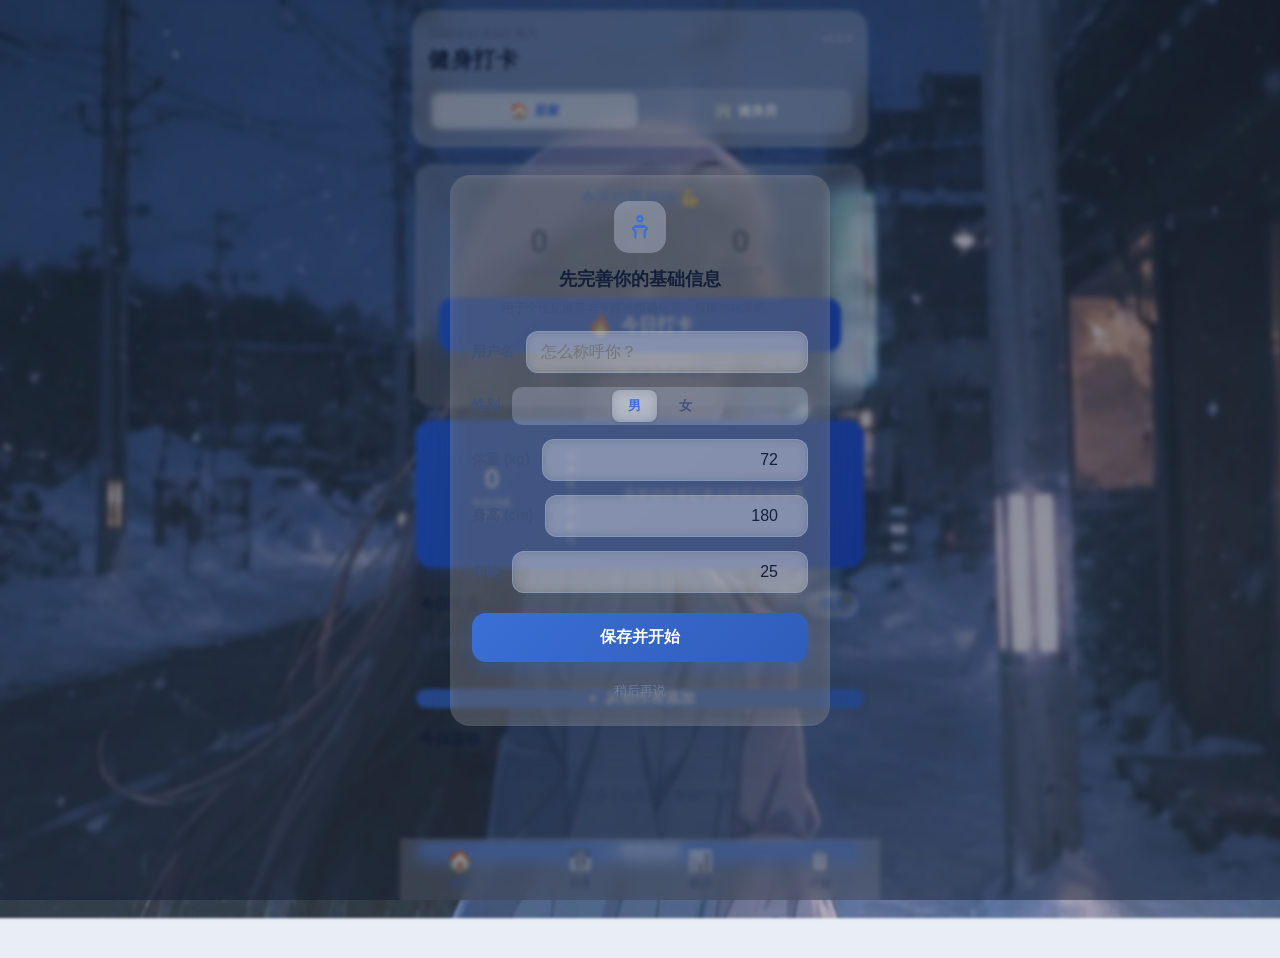
==== commit 68ab4026: "feat: v3.0.9 主题壁纸系统 + 蓝白重设计 + 环形卡路里图 自 v2.9.1 以来的累计更新：  [v3.0.0] 蓝白扁平视觉重设计；新增「居家 / 健身房」场景系统；        " ====
--- a/preview.html
+++ b/preview.html
@@ -3,7 +3,7 @@
 <head>
   <meta charset="UTF-8" />
   <meta name="viewport" content="width=device-width, initial-scale=1.0, maximum-scale=1.0, user-scalable=no, viewport-fit=cover" />
-  <meta name="theme-color" content="#11998e" />
+  <meta name="theme-color" content="#2563EB" />
   <meta name="description" content="健身打卡 - 记录每一次坚持" />
   <title>健身打卡</title>
   
@@ -11,27 +11,33 @@
   
   <style>
 :root {
-  --primary: #0F6E56;       /* teal 600 */
-  --primary-50: #E6F4EF;    /* teal tint */
-  --primary-100: #CDE7DE;
-  --green: #3B6D11;
-  --bg: #F7F8FA;
+  --primary: #2563EB;        /* 主蓝 blue-600 */
+  --primary-600: #1D4ED8;    /* 深蓝 blue-700 */
+  --primary-700: #1E40AF;    /* 更深 blue-800 */
+  --primary-50: #EFF4FF;     /* 浅蓝底 tint */
+  --primary-100: #DBE6FF;    /* 浅蓝描边 */
+  --accent: #38BDF8;         /* 天蓝点缀 */
+  --green: #16A34A;
+  --bg: #F5F7FB;             /* 页面浅灰蓝底 */
   --card: #FFFFFF;
-  --text: #111827;
-  --text-sub: #6B7280;
-  --text-hint: #9CA3AF;
-  --line: #E5E7EB;
-  --line-soft: #F0F2F4;
-  --danger: #A32D2D;
+  --text: #0F172A;           /* slate-900 */
+  --text-sub: #64748B;       /* slate-500 */
+  --text-hint: #94A3B8;      /* slate-400 */
+  --line: #E2E8F0;           /* slate-200 */
+  --line-soft: #F1F5F9;      /* slate-100 */
+  --danger: #DC2626;
   --radius: 16px;
   --radius-sm: 12px;
+  --shadow-sm: 0 1px 2px rgba(15,23,42,0.05);
+  --shadow: 0 4px 14px rgba(37,99,235,0.10);
+  --shadow-lg: 0 10px 30px rgba(37,99,235,0.16);
 }
 
 * { box-sizing: border-box; -webkit-tap-highlight-color: transparent; }
 
 html, body {
   margin: 0; padding: 0;
-  background: #E9ECEF;
+  background: #E8EDF6;
   font-family: -apple-system, BlinkMacSystemFont, "Segoe UI", "PingFang SC", "Hiragino Sans GB", "Microsoft YaHei", sans-serif;
   color: var(--text);
   -webkit-font-smoothing: antialiased;
@@ -47,18 +53,38 @@
   position: relative;
 }
 
-/* ===== Header（扁平白底，青绿强调） ===== */
+/* ===== Header（蓝白，场景切换；圆角悬浮卡） ===== */
 .app-header {
-  background: var(--card);
-  color: var(--text);
-  padding: calc(env(safe-area-inset-top) + 18px) 22px 16px;
-  border-bottom: 1px solid var(--line);
+  background: linear-gradient(135deg, #2563EB 0%, #1D4ED8 100%);
+  color: #fff;
+  margin: calc(env(safe-area-inset-top) + 10px) 12px 0;
+  padding: 16px 16px 13px;
+  border-radius: 20px;
+  border-bottom: none;
+  box-shadow: 0 8px 22px rgba(37,99,235,0.22);
+  position: relative;
+  z-index: 2;
 }
 .header-top { display: flex; align-items: flex-start; justify-content: space-between; }
-.header-sub { font-size: 13px; color: var(--text-sub); }
-.header-title { font-size: 24px; font-weight: 700; margin-top: 2px; letter-spacing: 0.5px; }
+.header-sub { font-size: 12px; color: rgba(255,255,255,0.78); }
+.header-title { font-size: 22px; font-weight: 700; margin-top: 2px; letter-spacing: 0.5px; color: #fff; }
 .header-user { display: flex; align-items: center; gap: 8px; margin-top: 6px; }
-.app-version { font-size: 12px; color: var(--text-hint); }
+.app-version { font-size: 11px; color: rgba(255,255,255,0.62); }
+
+/* 场景切换（居家 / 健身房） */
+.scene-switch {
+  display: flex; gap: 4px; margin-top: 14px;
+  background: rgba(255,255,255,0.16);
+  border-radius: 12px; padding: 4px;
+}
+.scene-btn {
+  flex: 1; border: none; background: transparent; color: rgba(255,255,255,0.85);
+  font-size: 13px; font-weight: 600; padding: 9px 8px; border-radius: 9px;
+  cursor: pointer; display: flex; align-items: center; justify-content: center; gap: 5px;
+  transition: background 0.15s ease, color 0.15s ease;
+}
+.scene-btn.sel { background: #fff; color: var(--primary); box-shadow: 0 2px 6px rgba(15,23,42,0.12); }
+.scene-ico { font-size: 15px; }
 
 /* ===== Content ===== */
 .content { flex: 1; overflow-y: auto; padding: 18px 16px 96px; }
@@ -67,37 +93,47 @@
 @keyframes fade { from { opacity: 0; transform: translateY(6px); } to { opacity: 1; transform: none; } }
 
 .section-title { font-size: 15px; font-weight: 700; margin: 22px 4px 12px; color: var(--text); }
-
-/* ===== Hero（扁平浅青绿卡片） ===== */
+.section-title-row { display: flex; align-items: center; justify-content: space-between; gap: 10px; }
+.section-title-main { display: inline-flex; align-items: center; }
+.sec-load-btn {
+  border: 1.5px solid var(--primary); background: var(--primary-50); color: var(--primary);
+  font-size: 12.5px; font-weight: 700; padding: 5px 14px; border-radius: 999px;
+  cursor: pointer; flex: 0 0 auto; transition: transform .12s ease;
+}
+.sec-load-btn:active { transform: scale(0.95); }
+
+/* ===== Hero（白卡片 + 蓝色强调） ===== */
 .hero-card {
-  background: var(--primary-50);
-  border: 1px solid var(--primary-100);
+  background: var(--card);
+  border: 1px solid var(--line);
   border-radius: var(--radius);
   padding: 22px 22px 24px;
   text-align: center;
+  box-shadow: var(--shadow-sm);
 }
 .hero-greet { font-size: 16px; font-weight: 600; color: var(--primary); }
 .hero-stats { display: flex; justify-content: center; align-items: center; margin: 16px 0 18px; }
 .hstat { flex: 1; }
 .hstat-num { font-size: 32px; font-weight: 700; line-height: 1; color: var(--text); }
 .hstat-label { font-size: 12px; color: var(--text-sub); margin-top: 6px; }
-.hstat-divider { width: 1px; height: 36px; background: var(--primary-100); }
+.hstat-divider { width: 1px; height: 36px; background: var(--line); }
 
 .checkin-btn {
   width: 100%;
   border: none;
   border-radius: 14px;
-  background: var(--primary);
+  background: linear-gradient(135deg, #2563EB, #1D4ED8);
   color: #fff;
   font-size: 18px;
   font-weight: 700;
   padding: 15px;
   display: flex; align-items: center; justify-content: center; gap: 8px;
   cursor: pointer;
+  box-shadow: 0 6px 16px rgba(37,99,235,0.30);
   transition: transform 0.12s ease;
 }
 .checkin-btn:active { transform: scale(0.97); }
-.checkin-btn.done { background: var(--card); color: var(--primary); border: 1.5px solid var(--primary); }
+.checkin-btn.done { background: var(--card); color: var(--primary); border: 1.5px solid var(--primary); box-shadow: none; }
 .checkin-emoji { font-size: 20px; }
 .hero-hint { font-size: 12px; color: var(--text-sub); margin-top: 12px; }
 
@@ -109,9 +145,11 @@
   border-radius: 14px;
   padding: 14px 16px;
   display: flex; align-items: center; gap: 12px;
-}
-.ex-emoji { font-size: 24px; width: 44px; height: 44px; border-radius: 12px; display: flex; align-items: center; justify-content: center; background: var(--primary-50); }
-.ex-main { flex: 1; }
+  box-shadow: var(--shadow-sm);
+}
+.ex-emoji { font-size: 22px; width: 44px; height: 44px; border-radius: 12px; display: flex; align-items: center; justify-content: center; background: var(--primary-50); color: var(--primary); flex: 0 0 auto; }
+.ex-emoji svg { width: 24px; height: 24px; }
+.ex-main { flex: 1; min-width: 0; }
 .ex-name { font-weight: 600; font-size: 15px; }
 .ex-meta { font-size: 12px; color: var(--text-sub); margin-top: 3px; }
 .ex-empty { text-align: center; color: var(--text-sub); font-size: 13px; padding: 26px 0; }
@@ -123,44 +161,53 @@
   background: var(--card);
   border: 1.5px solid var(--primary);
   border-radius: 16px;
-  padding: 18px;
+  padding: 18px 18px 20px;
   text-align: center;
+  box-shadow: var(--shadow);
   animation: fade 0.22s ease;
 }
+.tc-head { display: flex; align-items: center; justify-content: space-between; gap: 10px; }
 .tc-label { font-size: 12px; color: var(--text-sub); }
-.tc-text { font-size: 20px; font-weight: 700; margin: 8px 0 14px; word-break: break-word; color: var(--text); }
-.tc-actions { display: flex; gap: 10px; justify-content: center; align-items: center; }
-.tc-replace { border: 1.5px solid var(--primary); background: #fff; color: var(--primary); font-size: 14px; font-weight: 600; padding: 11px 18px; border-radius: 12px; cursor: pointer; flex: 1; }
+.tc-text { font-size: 20px; font-weight: 700; margin: 6px 0 16px; word-break: break-word; color: var(--text); }
+.tc-actions { display: flex; gap: 12px; justify-content: center; align-items: center; margin-top: 16px; }
+.tc-replace { border: 1.5px solid var(--primary); background: #fff; color: var(--primary); font-size: 14px; font-weight: 600; padding: 12px 18px; border-radius: 12px; cursor: pointer; flex: 1; }
 .tc-replace:active { transform: scale(0.97); }
+.tc-del { border: 1.5px solid var(--line); background: #fff; color: var(--text-hint); font-size: 15px; font-weight: 600; padding: 12px 16px; border-radius: 12px; cursor: pointer; flex: 0 0 auto; }
+.tc-del:active { transform: scale(0.97); }
 .task-all-done { background: var(--primary-50); color: var(--primary); border-radius: 14px; padding: 16px; text-align: center; font-weight: 600; }
 .task-hint { color: var(--text-sub); font-size: 13px; padding: 4px 2px 12px; }
 .task-list { display: flex; flex-direction: column; gap: 8px; }
-.task-item { display: flex; align-items: center; gap: 12px; flex-wrap: wrap; background: var(--card); border: 1px solid var(--line); border-radius: 12px; padding: 12px 14px; }
+.task-item { display: flex; align-items: center; gap: 12px; flex-wrap: wrap; background: var(--card); border: 1px solid var(--line); border-radius: 12px; padding: 12px 14px; box-shadow: var(--shadow-sm); }
 .task-item.current { outline: 2px solid var(--primary); outline-offset: -2px; }
 .task-status { flex: 0 0 auto; font-size: 12px; font-weight: 700; padding: 4px 12px; border-radius: 999px; line-height: 1.4; }
 .task-status.done { background: var(--primary-50); color: var(--primary); border: 1px solid var(--primary); }
-.task-status.undone { background: #F0F2F1; color: var(--text-sub); border: 1px solid var(--line); }
-.task-text { flex: 1; font-size: 15px; word-break: break-word; min-width: 80px; }
+.task-status.undone { background: #F1F5F9; color: var(--text-sub); border: 1px solid var(--line); }
+.task-text { flex: 1; font-size: 15px; word-break: break-word; min-width: 80px; display: flex; align-items: center; gap: 8px; flex-wrap: wrap; }
 .task-item.done .task-text { color: var(--text-sub); text-decoration: line-through; }
-.task-del { border: none; background: none; color: #C9D2D0; font-size: 16px; cursor: pointer; padding: 0 2px; flex: 0 0 auto; }
-.task-replace { border: 1px solid var(--line); background: #F6F9F8; color: var(--text-sub); font-size: 12px; padding: 4px 10px; border-radius: 999px; cursor: pointer; flex: 0 0 auto; }
+.task-del { border: none; background: none; color: #CBD5E1; font-size: 16px; cursor: pointer; padding: 0 2px; flex: 0 0 auto; }
+.task-replace { border: 1px solid var(--line); background: #F8FAFC; color: var(--text-sub); font-size: 12px; padding: 4px 10px; border-radius: 999px; cursor: pointer; flex: 0 0 auto; }
 .task-replace:active { transform: scale(0.96); }
 .task-add { display: flex; gap: 8px; margin-top: 12px; }
 .task-add input { flex: 1; border: 1.5px solid var(--line); border-radius: 12px; padding: 11px 12px; font-size: 15px; outline: none; }
 .task-add input:focus { border-color: var(--primary); }
 .task-add button { border: none; background: var(--primary); color: #fff; border-radius: 12px; padding: 0 18px; font-weight: 700; font-size: 15px; cursor: pointer; }
 
+/* 动作小图标（线型） */
+.ex-icon { width: 22px; height: 22px; flex: 0 0 auto; color: var(--primary); }
+.ex-icon-sm { width: 16px; height: 16px; flex: 0 0 auto; color: var(--primary); }
+
 /* 重量/组数/次数 输入控件 */
-.task-fields { flex-basis: 100%; display: flex; gap: 8px; margin-top: 10px; }
-.task-fields .tf { flex: 1; display: flex; flex-direction: column; gap: 3px; }
-.task-fields label { font-size: 11px; color: var(--text-sub); text-align: center; }
-.task-fields input { width: 100%; border: 1.5px solid var(--line); border-radius: 9px; padding: 8px 4px; font-size: 14px; text-align: center; outline: none; -moz-appearance: textfield; }
+.task-fields { flex-basis: 100%; display: flex; gap: 10px; margin-top: 14px; }
+.task-fields .tf { flex: 1; display: flex; flex-direction: column; gap: 6px; }
+.task-fields label { font-size: 11px; color: var(--text-sub); text-align: center; line-height: 1.2; }
+.task-fields input { width: 100%; border: 1.5px solid var(--line); border-radius: 10px; padding: 10px 4px; font-size: 14px; text-align: center; outline: none; -moz-appearance: textfield; }
 .task-fields input:focus { border-color: var(--primary); }
 .task-fields input::-webkit-outer-spin-button, .task-fields input::-webkit-inner-spin-button { -webkit-appearance: none; margin: 0; }
+.task-fields .tf-static { text-align: center; font-size: 13px; color: var(--primary); background: var(--primary-50); border-radius: 10px; padding: 10px 4px; font-weight: 600; }
 
 /* 今日动作记录 */
 .today-actions { display: flex; flex-direction: column; gap: 8px; }
-.today-action { display: flex; align-items: center; gap: 10px; background: var(--card); border: 1px solid var(--line); border-radius: 12px; padding: 12px 14px; }
+.today-action { display: flex; align-items: center; gap: 10px; background: var(--card); border: 1px solid var(--line); border-radius: 12px; padding: 12px 14px; box-shadow: var(--shadow-sm); }
 .today-action.done .da-text { color: var(--text-sub); text-decoration: line-through; }
 .da-check { width: 22px; height: 22px; border-radius: 50%; flex: 0 0 auto; display: flex; align-items: center; justify-content: center; font-size: 12px; color: #fff; background: var(--primary); }
 .today-action:not(.done) .da-check { background: var(--line); color: transparent; }
@@ -168,57 +215,51 @@
 .da-text { font-size: 14px; word-break: break-word; }
 .da-meta { font-size: 12px; color: var(--text-sub); margin-top: 2px; }
 
-/* ===== 推荐横幅 ===== */
-.reco-banner {
-  background: var(--primary-50);
-  border: 1px solid var(--primary-100);
-  border-radius: 16px;
-  padding: 13px 15px;
-  margin-bottom: 14px;
-  display: flex; align-items: center; gap: 10px;
-  animation: fade 0.22s ease;
-}
-.reco-banner[hidden] { display: none; }
-.reco-ico { font-size: 24px; flex: 0 0 auto; }
-.reco-main { flex: 1; min-width: 0; }
-.reco-title { font-size: 14px; font-weight: 700; color: var(--primary); }
-.reco-sub { font-size: 12px; color: var(--text-sub); margin-top: 2px; line-height: 1.4; }
-.reco-btn { border: none; background: var(--primary); color: #fff; border-radius: 12px; padding: 9px 15px; font-weight: 700; font-size: 13px; cursor: pointer; flex: 0 0 auto; }
-.reco-btn:active { transform: scale(0.97); }
-.reco-x { border: none; background: none; color: var(--text-hint); font-size: 18px; cursor: pointer; padding: 0 2px; flex: 0 0 auto; line-height: 1; }
+/* ===== 今日消耗环形图（环形占比 + 中心总数） ===== */
+.cal-ring-wrap { position: relative; flex: 0 0 auto; width: 116px; height: 116px; }
+.cal-ring { width: 116px; height: 116px; display: block; }
+.cal-ring .ring-track { color: rgba(255,255,255,0.35); }
+.cal-ring .ring-seg { transition: stroke-dasharray .35s ease, stroke-dashoffset .35s ease; }
+.cal-ring-center {
+  position: absolute; inset: 0; display: flex; flex-direction: column;
+  align-items: center; justify-content: center; text-align: center; pointer-events: none;
+}
+.cal-ring-num { font-size: 27px; font-weight: 800; line-height: 1; }
+.cal-ring-label { font-size: 10px; opacity: 0.9; margin-top: 3px; line-height: 1.35; }
+.cal-sum-side { flex: 1; min-width: 0; display: flex; flex-direction: column; justify-content: center; }
 
 /* ===== 日历 ===== */
-.cal-card { background: var(--card); border: 1px solid var(--line); border-radius: var(--radius); padding: 16px; }
+.cal-card { background: var(--card); border: 1px solid var(--line); border-radius: var(--radius); padding: 16px; box-shadow: var(--shadow-sm); }
 .cal-head { display: flex; align-items: center; justify-content: space-between; margin-bottom: 12px; }
 .cal-month { font-size: 17px; font-weight: 700; }
 .cal-nav { width: 34px; height: 34px; border-radius: 50%; border: 1px solid var(--line); background: #fff; font-size: 20px; color: var(--primary); cursor: pointer; }
 .cal-week { display: grid; grid-template-columns: repeat(7,1fr); text-align: center; font-size: 12px; color: var(--text-sub); margin-bottom: 8px; }
 .cal-grid { display: grid; grid-template-columns: repeat(7,1fr); gap: 4px; }
 .cal-cell { aspect-ratio: 1/1; display: flex; align-items: center; justify-content: center; position: relative; font-size: 14px; border-radius: 10px; color: var(--text); cursor: pointer; }
-.cal-cell.muted { color: #c9d2d0; }
+.cal-cell.muted { color: #CBD5E1; }
 .cal-cell.today { font-weight: 700; }
 .cal-cell.today::after { content: ""; position: absolute; bottom: 5px; width: 4px; height: 4px; border-radius: 50%; background: var(--primary); }
-.cal-cell.done { background: var(--primary); color: #fff; font-weight: 600; }
+.cal-cell.done { background: linear-gradient(135deg, #2563EB, #1D4ED8); color: #fff; font-weight: 600; }
 .cal-cell.done::after { background: #fff; }
 .cal-cell.selected { outline: 2px solid var(--primary); outline-offset: -2px; }
-.cal-cell.future { color: #d6dcdb; cursor: default; }
+.cal-cell.future { color: #CBD5E1; cursor: default; }
 .cal-legend { display: flex; gap: 16px; align-items: center; font-size: 12px; color: var(--text-sub); margin-top: 14px; }
 .dot { width: 10px; height: 10px; border-radius: 50%; display: inline-block; margin-right: 4px; vertical-align: middle; }
 .dot-done { background: var(--primary); }
 .dot-rest { background: var(--line); }
 
 .day-detail { display: flex; flex-direction: column; gap: 10px; }
-.day-row { background: var(--card); border: 1px solid var(--line); border-radius: 14px; padding: 14px 16px; display: flex; align-items: center; gap: 12px; }
+.day-row { background: var(--card); border: 1px solid var(--line); border-radius: 14px; padding: 14px 16px; display: flex; align-items: center; gap: 12px; box-shadow: var(--shadow-sm); }
 .day-empty { text-align: center; color: var(--text-sub); font-size: 13px; padding: 26px 0; }
-.day-actions-head { background: transparent; border: none; padding: 6px 4px 0; }
+.day-actions-head { background: transparent; border: none; padding: 6px 4px 0; box-shadow: none; }
 .day-actions-head .ex-name { font-size: 13px; color: var(--text-sub); font-weight: 600; }
 
 /* ===== 统计 ===== */
 .summary-grid { display: grid; grid-template-columns: 1fr 1fr; gap: 12px; }
-.sum-card { background: var(--card); border: 1px solid var(--line); border-radius: 14px; padding: 16px; text-align: center; }
+.sum-card { background: var(--card); border: 1px solid var(--line); border-radius: 14px; padding: 16px; text-align: center; box-shadow: var(--shadow-sm); }
 .sum-num { font-size: 28px; font-weight: 700; color: var(--primary); }
 .sum-label { font-size: 12px; color: var(--text-sub); margin-top: 4px; }
-.chart-card { background: var(--card); border: 1px solid var(--line); border-radius: var(--radius); padding: 16px; margin-top: 14px; }
+.chart-card { background: var(--card); border: 1px solid var(--line); border-radius: var(--radius); padding: 16px; margin-top: 14px; box-shadow: var(--shadow-sm); }
 .chart-title { font-size: 14px; font-weight: 700; margin-bottom: 12px; }
 .chart-canvas { width: 100%; height: 180px; display: block; }
 .type-dist { display: flex; flex-direction: column; gap: 12px; }
@@ -230,24 +271,25 @@
 .dist-val { width: 40px; text-align: right; font-size: 12px; color: var(--text-sub); }
 .danger-zone { display: flex; gap: 12px; margin-top: 22px; }
 .btn-ghost { flex: 1; border: 1px solid var(--line); background: #fff; color: var(--text-sub); border-radius: 12px; padding: 12px; font-size: 14px; cursor: pointer; }
-.btn-ghost.danger { color: var(--danger); border-color: #F2D6D6; }
+.btn-ghost.danger { color: var(--danger); border-color: #FECACA; }
 
 /* ===== 底部导航 ===== */
 .bottom-nav {
   position: fixed; bottom: 0; left: 50%; transform: translateX(-50%);
   width: 100%; max-width: 480px;
-  background: rgba(255,255,255,0.97);
+  background: rgba(255,255,255,0.98);
   border-top: 1px solid var(--line);
   display: flex;
   padding: 8px 0 calc(env(safe-area-inset-bottom) + 8px);
+  backdrop-filter: blur(8px);
 }
 .nav-btn { flex: 1; border: none; background: none; display: flex; flex-direction: column; align-items: center; gap: 3px; color: var(--text-sub); cursor: pointer; font-size: 11px; }
-.nav-ico { font-size: 21px; filter: grayscale(1); opacity: 0.6; }
+.nav-ico { font-size: 21px; filter: grayscale(1); opacity: 0.55; }
 .nav-btn.active { color: var(--primary); }
 .nav-btn.active .nav-ico { filter: none; opacity: 1; }
 
 /* ===== 弹层（记录运动 / 更换动作） ===== */
-.sheet-overlay { position: fixed; inset: 0; background: rgba(17,24,39,0.45); z-index: 50; display: flex; align-items: flex-end; justify-content: center; }
+.sheet-overlay { position: fixed; inset: 0; background: rgba(15,23,42,0.45); z-index: 50; display: flex; align-items: flex-end; justify-content: center; }
 .sheet-overlay[hidden] { display: none; }
 .sheet {
   width: 100%; max-width: 480px;
@@ -281,7 +323,7 @@
 .edit-item .ei-meta { font-size: 12px; color: var(--text-sub); }
 .edit-item .ei-del { border: none; background: none; color: var(--danger); font-size: 18px; cursor: pointer; }
 .sheet-foot { display: flex; gap: 12px; margin-top: 16px; }
-.btn-primary { flex: 2; border: none; background: var(--primary); color: #fff; border-radius: 14px; padding: 15px; font-size: 16px; font-weight: 700; cursor: pointer; }
+.btn-primary { flex: 2; border: none; background: linear-gradient(135deg, #2563EB, #1D4ED8); color: #fff; border-radius: 14px; padding: 15px; font-size: 16px; font-weight: 700; cursor: pointer; box-shadow: 0 6px 16px rgba(37,99,235,0.28); }
 .btn-secondary { flex: 1; border: 1.5px solid var(--line); background: #fff; color: var(--text-sub); border-radius: 14px; padding: 15px; font-size: 15px; cursor: pointer; }
 
 /* 更换动作 */
@@ -310,26 +352,33 @@
 .lib-part {
   flex: 0 0 auto; border: 1.5px solid var(--line); background: #fff;
   border-radius: 20px; padding: 8px 13px; font-size: 13px; cursor: pointer; white-space: nowrap;
+  display: flex; align-items: center; gap: 5px;
 }
 .lib-part.sel { border-color: var(--primary); background: var(--primary-50); color: var(--primary); font-weight: 700; }
 .lib-list { display: flex; flex-direction: column; gap: 8px; max-height: 46vh; overflow-y: auto; }
 .lib-item {
-  display: flex; align-items: center; justify-content: space-between; gap: 10px;
+  display: flex; align-items: center; gap: 12px;
   background: var(--line-soft); border-radius: 12px; padding: 12px 14px; cursor: pointer;
 }
 .lib-item:active { background: var(--primary-50); }
-.lib-item-name { font-size: 14px; font-weight: 600; word-break: break-word; flex: 1; }
+.lib-item .lib-ico { width: 30px; height: 30px; border-radius: 9px; background: #fff; color: var(--primary); display: flex; align-items: center; justify-content: center; flex: 0 0 auto; }
+.lib-item .lib-ico svg { width: 19px; height: 19px; }
+.lib-item-main { flex: 1; min-width: 0; }
+.lib-item-name { font-size: 14px; font-weight: 600; word-break: break-word; }
 .lib-item-meta { font-size: 12px; color: var(--text-sub); margin-top: 3px; }
+.lib-item-add { color: var(--primary); font-size: 20px; font-weight: 700; flex: 0 0 auto; }
 .lib-custom { display: flex; gap: 8px; }
 .lib-custom input { flex: 1; border: 1.5px solid var(--line); border-radius: 12px; padding: 11px 12px; font-size: 14px; outline: none; }
 .lib-custom input:focus { border-color: var(--primary); }
 .lib-custom button { border: none; background: var(--primary); color: #fff; border-radius: 12px; padding: 0 18px; font-weight: 700; font-size: 14px; cursor: pointer; }
 
 /* ===== 训练计划 ===== */
-.plan-intro { background: var(--card); border: 1px solid var(--line); border-radius: var(--radius); padding: 14px 16px; font-size: 13px; color: var(--text-sub); line-height: 1.6; margin-bottom: 14px; }
+.plan-intro { background: var(--card); border: 1px solid var(--line); border-radius: var(--radius); padding: 14px 16px; font-size: 13px; color: var(--text-sub); line-height: 1.6; margin-bottom: 14px; box-shadow: var(--shadow-sm); }
 .plan-list { display: flex; flex-direction: column; gap: 12px; }
-.plan-card { background: var(--card); border: 1px solid var(--line); border-radius: var(--radius); padding: 16px; }
-.plan-name { font-size: 16px; font-weight: 700; margin-bottom: 10px; color: var(--primary); }
+.plan-card { background: var(--card); border: 1px solid var(--line); border-radius: var(--radius); padding: 16px; box-shadow: var(--shadow-sm); }
+.plan-card.today { border-color: var(--primary); box-shadow: 0 0 0 2px var(--primary-100), var(--shadow-sm); }
+.plan-name { font-size: 16px; font-weight: 700; margin-bottom: 10px; color: var(--primary); display: flex; align-items: center; gap: 8px; }
+.plan-today-tag { font-size: 11px; font-weight: 700; color: #fff; background: var(--primary); border-radius: 999px; padding: 2px 9px; }
 .plan-items { margin: 0 0 12px; padding-left: 20px; }
 .plan-items li { font-size: 14px; margin-bottom: 6px; line-height: 1.4; }
 .plan-load { width: 100%; border: none; background: var(--primary); color: #fff; border-radius: 12px; padding: 12px; font-weight: 700; font-size: 15px; cursor: pointer; }
@@ -339,7 +388,7 @@
 /* ===== Toast ===== */
 .toast {
   position: fixed; bottom: 110px; left: 50%; transform: translateX(-50%);
-  background: rgba(17,24,39,0.94); color: #fff; padding: 11px 20px; border-radius: 22px;
+  background: rgba(15,23,42,0.94); color: #fff; padding: 11px 20px; border-radius: 22px;
   font-size: 14px; z-index: 80; animation: fade 0.2s ease; max-width: 80%; text-align: center;
 }
 .toast[hidden] { display: none; }
@@ -368,6 +417,8 @@
 .wiz-count { font-size: 13px; color: var(--text-sub); flex: 0 0 auto; font-weight: 600; }
 
 .wiz-body { flex: 1; overflow-y: auto; padding: 26px 20px; display: flex; flex-direction: column; align-items: center; text-align: center; }
+.wiz-action-ico { width: 72px; height: 72px; border-radius: 20px; background: var(--primary-50); color: var(--primary); display: flex; align-items: center; justify-content: center; margin-top: 6px; }
+.wiz-action-ico svg { width: 42px; height: 42px; }
 .wiz-action-name { font-size: 22px; font-weight: 700; color: var(--text); margin-top: 14px; line-height: 1.4; padding: 0 8px; }
 .wiz-action-meta { font-size: 13px; color: var(--text-sub); margin-top: 8px; }
 .wiz-action-meta b { color: var(--primary); }
@@ -386,6 +437,7 @@
   scrollbar-width: none;
 }
 .wheel::-webkit-scrollbar { display: none; }
+.wheel[hidden] { display: none; }
 .wheel-items { padding: 66px 0; }
 .wheel-item {
   height: 44px; display: flex; align-items: center; justify-content: center;
@@ -395,9 +447,13 @@
 .wheel-item.sel { color: var(--primary); font-size: 24px; }
 .wiz-wheel-labels { display: flex; gap: 0; width: 100%; max-width: 340px; margin-top: 10px; }
 .wiz-wheel-labels span { flex: 1; text-align: center; font-size: 12px; color: var(--text-sub); }
+.wiz-wheel-labels span[hidden] { display: none; }
 .wiz-body.empty .wiz-wheels, .wiz-body.empty .wiz-wheel-labels { display: none; }
 .wiz-body.empty .wiz-action-name { margin-top: 48px; }
 .wiz-body.empty .wiz-action-meta { margin-top: 12px; font-size: 14px; }
+/* 自重动作：隐藏重量滚轮，滚轮居中 */
+.wiz-wheels.selfweight .wheel:first-child { display: none; }
+.wiz-body.no-weight .wiz-action-ico { background: var(--primary-100); }
 
 .wiz-foot { display: flex; align-items: center; justify-content: space-between; gap: 14px; padding: 14px 20px calc(env(safe-area-inset-bottom) + 18px); background: var(--card); border-top: 1px solid var(--line); }
 .wiz-nav {
@@ -409,8 +465,8 @@
 .wiz-nav:active { transform: scale(0.97); }
 .wiz-done-btn {
   flex: 0 0 auto; width: 66px; height: 66px; border-radius: 50%; border: none;
-  background: var(--primary); color: #fff; font-size: 28px; font-weight: 700; line-height: 1;
-  cursor: pointer; box-shadow: 0 8px 18px rgba(15,110,86,0.35);
+  background: linear-gradient(135deg, #2563EB, #1D4ED8); color: #fff; font-size: 28px; font-weight: 700; line-height: 1;
+  cursor: pointer; box-shadow: 0 8px 18px rgba(37,99,235,0.40);
   display: flex; align-items: center; justify-content: center;
   transition: transform 0.12s ease;
 }
@@ -422,40 +478,45 @@
 /* 修复：带 display 的类必须显式处理 [hidden]，否则 hidden 属性被作者样式覆盖，
    导致「今日打卡完成」成功页（wizDoneView）无法隐藏，每次进向导都叠在动作列表上 */
 .wiz-done-view[hidden], .wiz-body[hidden], .wiz-foot[hidden] { display: none !important; }
-.wiz-done-ico { width: 84px; height: 84px; border-radius: 50%; background: var(--primary-50); display: flex; align-items: center; justify-content: center; font-size: 44px; margin-bottom: 18px; }
+.wiz-done-ico { width: 84px; height: 84px; border-radius: 50%; background: var(--primary-50); display: flex; align-items: center; justify-content: center; font-size: 44px; margin-bottom: 18px; color: var(--primary); }
 .wiz-done-title { font-size: 22px; font-weight: 700; color: var(--text); }
 .wiz-done-sub { font-size: 14px; color: var(--text-sub); margin-top: 10px; line-height: 1.6; }
 
-/* ===================== 卡路里功能 (v2.9) ===================== */
-/* 首页「今日预计消耗」汇总卡 */
+/* ===================== 卡路里功能 ===================== */
+/* 首页「今日消耗」环形图卡 */
 .cal-summary {
   display: flex; gap: 16px; align-items: center;
-  background: linear-gradient(135deg, #0F6E56, #11998e);
+  background: linear-gradient(135deg, #2563EB, #1D4ED8);
   color: #fff; border-radius: var(--radius); padding: 16px 18px; margin: 14px 0 4px;
-  box-shadow: 0 6px 16px rgba(15,110,86,0.18);
-}
-.cal-sum-left { flex: 0 0 auto; text-align: center; min-width: 96px; }
-.cal-sum-num { font-size: 30px; font-weight: 800; line-height: 1; }
-.cal-sum-label { font-size: 11px; opacity: 0.9; margin-top: 4px; }
-.cal-sum-right { flex: 1; min-width: 0; }
-.cal-type-bar { display: flex; height: 12px; border-radius: 6px; overflow: hidden; background: rgba(255,255,255,0.25); }
-.cal-seg { height: 100%; display: flex; align-items: center; justify-content: center; font-size: 9px; color: #fff; white-space: nowrap; min-width: 0; transition: width 0.3s ease; }
-.cal-type-legend { display: flex; flex-wrap: wrap; gap: 8px 12px; margin-top: 8px; }
-.cal-legend-item { font-size: 11px; opacity: 0.95; display: inline-flex; align-items: center; gap: 4px; }
-.cal-dot { width: 8px; height: 8px; border-radius: 50%; display: inline-block; }
-.cal-sum-note { font-size: 10px; opacity: 0.8; margin-top: 6px; }
+  box-shadow: 0 6px 18px rgba(37,99,235,0.26);
+}
+.cal-type-legend { display: flex; flex-direction: column; gap: 1px; }
+.cal-legend-item { font-size: 12px; display: flex; align-items: center; gap: 7px; padding: 3px 0; opacity: 0.96; }
+.cal-legend-name { flex: 1; min-width: 0; overflow: hidden; text-overflow: ellipsis; white-space: nowrap; }
+.cal-legend-val { font-weight: 700; }
+.cal-dot { width: 9px; height: 9px; border-radius: 50%; display: inline-block; flex: 0 0 auto; }
+.cal-sum-note { font-size: 10px; opacity: 0.8; margin-top: 8px; }
 .cal-sum-empty { flex-basis: 100%; text-align: center; font-size: 13px; opacity: 0.92; padding: 4px 0; }
 
 /* 今日任务 / 当前动作 卡路里徽标（做功法估算） */
 .task-kcal {
   display: inline-block; font-size: 11px; font-weight: 700; color: var(--primary);
-  background: var(--primary-50); border-radius: 999px; padding: 2px 8px; margin-left: 6px;
+  background: var(--primary-50); border-radius: 999px; padding: 2px 8px;
   vertical-align: middle;
 }
 .tc-text .task-kcal { margin-left: 8px; }
 
-/* 向导底部：今日累计卡路里 */
+/* 向导底部：当前动作 + 今日累计 卡路里（实时更新） */
 .wiz-cal { text-align: center; font-size: 13px; font-weight: 600; color: var(--primary); padding-bottom: 8px; }
+.wiz-cal-split { display: flex; flex-direction: column; align-items: center; gap: 2px; }
+.wiz-cal-split .wiz-cal-cur {
+  font-size: 15px; font-weight: 800; color: var(--primary);
+  background: var(--primary-50); border: 1px solid var(--primary-100);
+  border-radius: 999px; padding: 4px 14px;
+  transition: all .18s ease;
+}
+.wiz-cal-split .wiz-cal-cur:empty { display: none; }
+.wiz-cal-split .wiz-cal-total { font-size: 11.5px; font-weight: 600; color: var(--text-sub); }
 .wiz-foot { flex-direction: column; gap: 4px; }
 .wiz-foot-btns { display: flex; align-items: center; justify-content: space-between; gap: 14px; width: 100%; }
 
@@ -473,11 +534,367 @@
 .cal-estimate { font-size: 13px; font-weight: 600; color: var(--primary); background: var(--primary-50); border-radius: 10px; padding: 10px 12px; margin-top: 12px; }
 .cal-estimate[hidden] { display: none; }
 
-/* 统计页设置：体重输入 */
-.settings-row { display: flex; align-items: center; justify-content: space-between; gap: 12px; margin-top: 6px; }
+/* 统计页设置：体重/身高/年龄/性别 输入 */
+.settings-group { margin-top: 14px; display: flex; flex-direction: column; gap: 12px; }
+.settings-row { display: flex; align-items: center; justify-content: space-between; gap: 12px; }
 .settings-row label { font-size: 14px; color: var(--text-sub); font-weight: 600; }
-.settings-row input { width: 110px; border: 1.5px solid var(--line); border-radius: 10px; padding: 9px 12px; font-size: 15px; text-align: right; outline: none; }
-.settings-row input:focus { border-color: var(--primary); }
+.settings-row input[type="number"] { width: 110px; border: 1.5px solid var(--line); border-radius: 10px; padding: 9px 12px; font-size: 15px; text-align: right; outline: none; }
+.settings-row input[type="number"]:focus { border-color: var(--primary); }
+.settings-row input[type="text"] { width: 140px; border: 1.5px solid var(--line); border-radius: 10px; padding: 9px 12px; font-size: 15px; text-align: right; outline: none; }
+.settings-row input[type="text"]:focus { border-color: var(--primary); }
+.gender-toggle { display: flex; gap: 6px; background: var(--line-soft); border-radius: 10px; padding: 3px; }
+.gender-toggle button { border: none; background: transparent; color: var(--text-sub); font-size: 13px; font-weight: 600; padding: 7px 16px; border-radius: 8px; cursor: pointer; }
+.gender-toggle button.sel { background: #fff; color: var(--primary); box-shadow: 0 1px 3px rgba(15,23,42,0.12); }
+.settings-note { font-size: 11px; color: var(--text-hint); line-height: 1.5; }
+
+/* 默认信息引导弹窗（首启填写性别/体重/身高/年龄） */
+.profile-overlay {
+  position: fixed; inset: 0; z-index: 200;
+  background: rgba(15,23,42,0.45);
+  display: flex; align-items: center; justify-content: center;
+  padding: 20px;
+  backdrop-filter: blur(2px);
+}
+.profile-overlay[hidden] { display: none !important; }
+.profile-card {
+  width: 100%; max-width: 380px;
+  background: var(--card); border-radius: 20px;
+  padding: 26px 22px 20px;
+  box-shadow: var(--shadow-lg);
+  display: flex; flex-direction: column; gap: 14px;
+  animation: profilePop .28s ease;
+}
+@keyframes profilePop { from { opacity: 0; transform: translateY(14px) scale(.97); } to { opacity: 1; transform: none; } }
+.profile-ico {
+  width: 52px; height: 52px; border-radius: 15px;
+  background: var(--primary-50); color: var(--primary);
+  display: flex; align-items: center; justify-content: center;
+  align-self: center;
+}
+.profile-ico svg { width: 28px; height: 28px; }
+.profile-title { font-size: 18px; font-weight: 700; color: var(--text); text-align: center; }
+.profile-sub { font-size: 12px; color: var(--text-sub); text-align: center; line-height: 1.5; margin-top: -6px; }
+.profile-field { display: flex; align-items: center; justify-content: space-between; gap: 12px; }
+.profile-field > label { font-size: 14px; color: var(--text-sub); font-weight: 600; white-space: nowrap; }
+.profile-field input {
+  flex: 1; min-width: 0; border: 1.5px solid var(--line); border-radius: 12px;
+  padding: 11px 14px; font-size: 16px; text-align: right; outline: none;
+  background: #fff; color: var(--text);
+}
+.profile-field input[type="text"] { text-align: left; }
+.profile-field input:focus { border-color: var(--primary); box-shadow: 0 0 0 3px var(--primary-50); }
+.profile-gender { flex: 1; justify-content: center; }
+.profile-save {
+  margin-top: 6px; border: none; border-radius: 14px;
+  background: linear-gradient(135deg, var(--primary), var(--primary-600));
+  color: #fff; font-size: 16px; font-weight: 700;
+  padding: 14px; cursor: pointer;
+  box-shadow: 0 6px 16px rgba(37,99,235,0.28);
+}
+.profile-save:active { transform: translateY(1px); }
+.profile-skip {
+  border: none; background: transparent; color: var(--text-hint);
+  font-size: 13px; padding: 6px; cursor: pointer;
+}
+
+</style>
+  <style>
+/* =========================================================
+   主题 / 壁纸系统
+   - <html data-theme="xxx"> 切换
+   - 壁纸作为整页背景；各主题用不同的玻璃拟态/覆盖层与配色
+   - 蓝底（primary 系）随主题替换为壁纸协调色
+   ========================================================= */
+
+/* 默认壁纸路径（可由 JS 覆盖为 data.wallpaper） */
+:root {
+  --wp-image: url("[data-uri]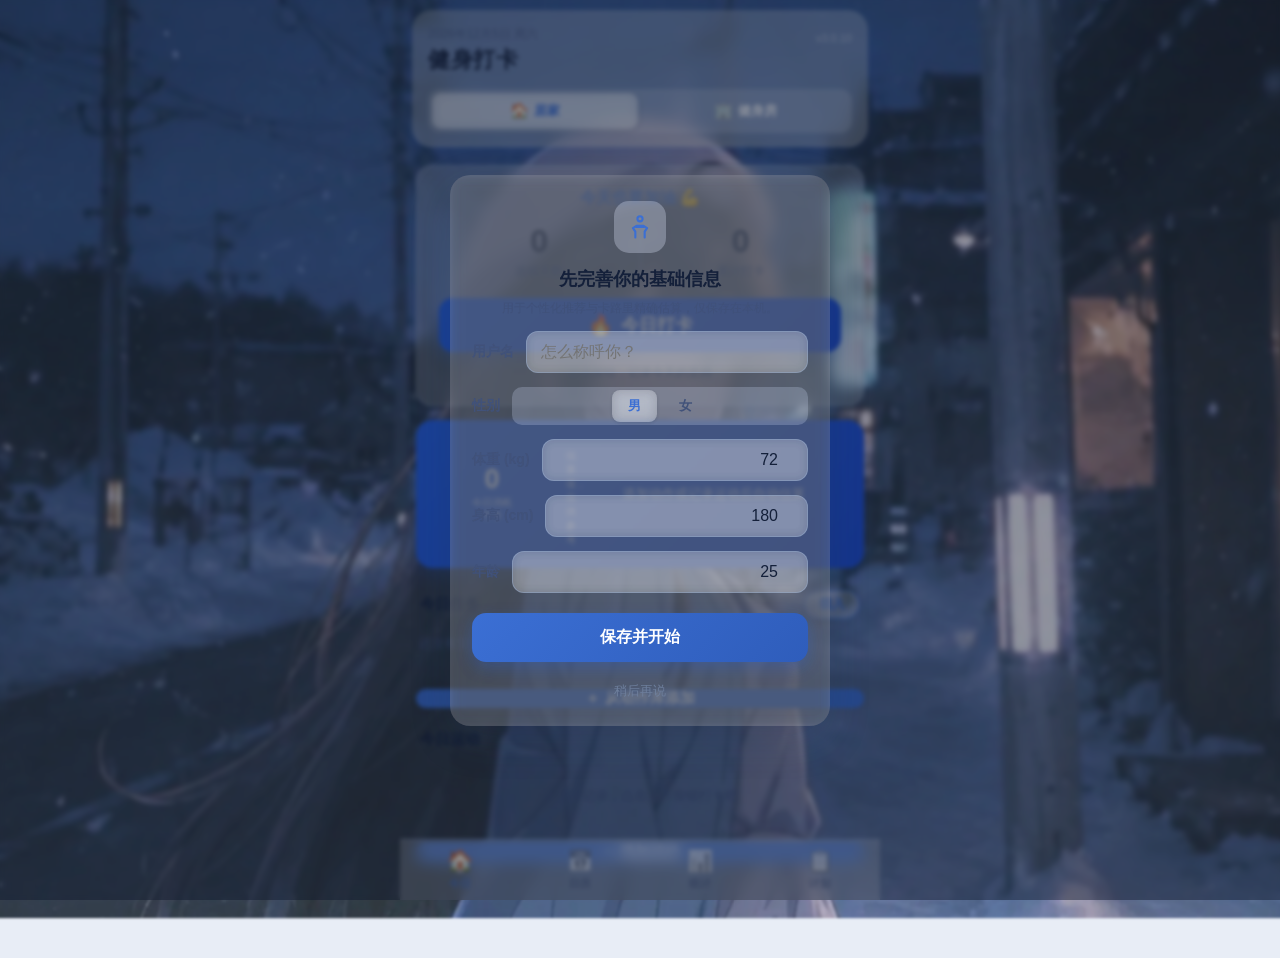
==== commit 8fe6461a: "fix: v3.0.10 修复自定义壁纸不生效 + 主题缩略图样式失效 问题：自定义壁纸上传提示成功但看不到。  根因（两处叠加）： 1. 「清爽蓝白」(plain) 主题下壁纸被实色底盖死。只有 h" ====
--- a/preview.html
+++ b/preview.html
@@ -628,12 +628,22 @@
   transform: scale(1.04);       /* 防止模糊露边 */
   transition: opacity .4s ease;
 }
-/* 未启用主题时不显示壁纸 */
+/* 未启用主题时不显示壁纸（仅针对内置壁纸） */
 html:not([data-theme]) body::before,
 html[data-theme="plain"] body::before { opacity: 0; }
 
 /* 通用玻璃卡片基础类（主题在各自规则里覆盖变量即可） */
 html[data-theme] body { background: transparent; }
+
+/* ---------- 自定义壁纸：任何主题下都必须真实可见（含 plain / 未启用主题） ----------
+   1) 覆盖掉上面两条的 opacity:0；
+   2) 同时清掉不透明的 html / body / #app 底色——否则 z-index:-2 的壁纸层
+      会被 #app 的实色 var(--bg)（默认 #F5F7FB）整片盖住，表现为「上传成功却看不到壁纸」。*/
+html[data-wp="custom"] body::before { opacity: 1; }
+html[data-wp="custom"] { --bg: transparent; }
+html[data-wp="custom"],
+html[data-wp="custom"] body,
+html[data-wp="custom"] #app { background-color: transparent; }
 
 /* ---------- 主题 A：宁静夜（深蓝玻璃拟态） ---------- */
 html[data-theme="night"] {
@@ -1617,7 +1627,7 @@
   ];
 
   /* ---------- 应用版本（主界面右上角标识，确认是否运行最新版） ---------- */
-  var APP_VERSION = "3.0.9";
+  var APP_VERSION = "3.0.10";
 
   /* ---------- 数据层（单机版：统一存储，无登录） ---------- */
   var DATA_KEY = "fitapp_data";
@@ -3265,20 +3275,22 @@
     $("themeOverlay").addEventListener("click", function (e) { if (e.target === $("themeOverlay")) closeTheme(); });
     $("wallpaperInput").addEventListener("change", function (e) {
       var f = e.target.files && e.target.files[0];
+      e.target.value = "";   // 先清空，允许重复选同一文件
       if (!f) return;
       if (!/^image\//.test(f.type)) { toast("请选择图片文件"); return; }
       var reader = new FileReader();
+      reader.onerror = function () { toast("图片读取失败，请换一张重试"); };
       reader.onload = function () {
-        /* 大图压缩，避免 localStorage 超限 */
-        compressImage(reader.result, 1280, 0.82, function (out) {
-          setWallpaper(out);
-          toast("壁纸已更新");
-        });
+        var res = reader.result;
+        if (typeof res !== "string" || !/^data:/.test(res)) { toast("图片读取失败，请换一张重试"); return; }
+        applyWallpaperFromDataUrl(res);
       };
       reader.readAsDataURL(f);
-      e.target.value = "";   // 允许重复选同一文件
-    });
-    $("wallpaperClear").addEventListener("click", function () { setWallpaper(""); toast("已恢复内置壁纸"); });
+    });
+    $("wallpaperClear").addEventListener("click", function () {
+      var r = setWallpaper("");
+      toast(r === "ok" ? "已恢复内置壁纸" : "操作失败，请重试");
+    });
     $("profileGender").addEventListener("click", function (e) {
       var btn = e.target.closest ? e.target.closest("button") : null;
       if (!btn) return;
@@ -3419,6 +3431,9 @@
     var wp = data.wallpaper || DEFAULT_WALLPAPER;
     var url = 'url("' + wp + '")';
     root.style.setProperty("--wp-image", url);
+    // 标记「用户自定义壁纸」→ theme.css 据此在任何主题（含 plain）下强制显示壁纸层
+    if (data.wallpaper) root.setAttribute("data-wp", "custom");
+    else root.removeAttribute("data-wp");
   }
   function setTheme(key) {
     data.theme = (key === "plain") ? "plain" : key;
@@ -3431,16 +3446,28 @@
     if (!grid) return;
     grid.innerHTML = "";
     var cur = data.theme || DEFAULT_THEME;
+    var wpUrl = data.wallpaper || DEFAULT_WALLPAPER;
     THEMES.forEach(function (t) {
       var item = document.createElement("div");
       item.className = "theme-item" + (t.key === cur ? " sel" : "");
-      // 用内置壁纸做缩略图（自定义壁纸时也可显示）
-      var wpUrl = data.wallpaper || DEFAULT_WALLPAPER;
-      var bg = (t.key === "plain") ? t.sw : ('linear-gradient(180deg, rgba(0,0,0,0.25), rgba(0,0,0,0.5)), url("' + wpUrl + '")');
-      item.innerHTML =
-        '<div class="theme-swatch" style="background-image:' + bg + '">' +
-        '<span class="sw-chip">' + t.chip + '</span></div>' +
-        '<div class="theme-label">' + t.name + '</div>';
+      // 缩略图：不能用 style="…url("…")" 拼字符串——url() 里的双引号会提前截断 HTML
+      // 属性，导致缩略图失效；必须走 CSSOM 赋值（对超长 dataURL 同样安全）。
+      var sw = document.createElement("div");
+      sw.className = "theme-swatch";
+      if (t.key === "plain") {
+        sw.style.background = t.sw;
+      } else {
+        sw.style.backgroundImage = 'linear-gradient(180deg, rgba(0,0,0,0.25), rgba(0,0,0,0.5)), url("' + wpUrl + '")';
+      }
+      var chip = document.createElement("span");
+      chip.className = "sw-chip";
+      chip.textContent = t.chip;
+      sw.appendChild(chip);
+      var label = document.createElement("div");
+      label.className = "theme-label";
+      label.textContent = t.name;
+      item.appendChild(sw);
+      item.appendChild(label);
       item.addEventListener("click", function () { setTheme(t.key); });
       grid.appendChild(item);
     });
@@ -3458,36 +3485,102 @@
       if (nameEl) nameEl.textContent = "当前为内置壁纸（雪夜）";
     }
   }
+  /* 设定/清除壁纸。返回 "ok" | "too-big"（超出 localStorage 上限，已回滚） */
   function setWallpaper(dataUrl) {
+    var prev = data.wallpaper || "";
     data.wallpaper = dataUrl || "";
-    try { save(); } catch (e) { toast("壁纸过大，未能保存"); }
+    var ok = true;
+    try { save(); } catch (e) { ok = false; }
+    if (!ok) {
+      // 存不下就回滚：绝不留下「提示成功、其实没保存」的假象
+      data.wallpaper = prev;
+      applyTheme();
+      renderThemeGrid();
+      updateWallpaperUI();
+      return "too-big";
+    }
     applyTheme();
     renderThemeGrid();
     updateWallpaperUI();
+    return "ok";
   }
   /* 压缩图片：限制最长边 maxSize，输出 JPEG dataURL（图片无法解码时回退原图） */
+  /* 压缩图片：限制最长边 maxSize，输出 JPEG dataURL。
+     任一步失败（解码失败 / 无 canvas / 画布输出无效）都回退为原图，绝不产出空 dataURL。 */
   function compressImage(dataUrl, maxSize, quality, cb) {
     var done = false;
-    function finish(out) { if (done) return; done = true; cb(out); }
+    function finish(out) { if (done) return; done = true; cb(out || dataUrl); }
+    function fallback() { finish(dataUrl); }
     try {
       var img = new Image();
       img.onload = function () {
         try {
-          var w = img.width, h = img.height;
+          var w = img.naturalWidth || img.width;
+          var h = img.naturalHeight || img.height;
+          if (!w || !h) return fallback();
           var scale = Math.min(1, maxSize / Math.max(w, h));
-          var cw = Math.round(w * scale), ch = Math.round(h * scale);
+          var cw = Math.max(1, Math.round(w * scale));
+          var ch = Math.max(1, Math.round(h * scale));
           var cv = document.createElement("canvas");
           cv.width = cw; cv.height = ch;
-          var ctx = cv.getContext("2d");
+          var ctx = cv.getContext && cv.getContext("2d");
+          if (!ctx) return fallback();
           ctx.drawImage(img, 0, 0, cw, ch);
-          finish(cv.toDataURL("image/jpeg", quality));
-        } catch (e) { finish(dataUrl); }
+          var out = cv.toDataURL("image/jpeg", quality);
+          /* 画布异常时会得到 "data:," 之类无效值 —— 必须回退，否则会出现「提示成功却画不出图」 */
+          if (!/^data:image\/[a-z0-9.+-]+;base64,/i.test(out || "")) return fallback();
+          finish(out);
+        } catch (e) { fallback(); }
       };
-      img.onerror = function () { finish(dataUrl); };
+      img.onerror = fallback;
       img.src = dataUrl;
       /* 兜底：若 3 秒内回调未触发（异常环境），直接使用原图 */
-      setTimeout(function () { finish(dataUrl); }, 3000);
-    } catch (e) { finish(dataUrl); }
+      setTimeout(fallback, 3000);
+    } catch (e) { fallback(); }
+  }
+  /* 校验 dataURL 能否被浏览器真正解码（防止"上传成功但显示不出"的图片被当成功） */
+  function verifyImageDecodable(dataUrl, cb) {
+    var done = false;
+    function fin(v) { if (done) return; done = true; cb(v); }
+    try {
+      var img = new Image();
+      img.onload = function () { fin((img.naturalWidth || img.width) > 0); };
+      img.onerror = function () { fin(false); };
+      img.src = dataUrl;
+      setTimeout(function () { fin(false); }, 3000);
+    } catch (e) { fin(false); }
+  }
+  /* 从任意 dataURL 应用壁纸：逐级压缩（越小越省空间）→ 解码校验 → 保存。
+     全部失败才提示失败，且给出可操作的原因。 */
+  function applyWallpaperFromDataUrl(src) {
+    var ladder = [[1280, 0.82], [1024, 0.72], [800, 0.62], [640, 0.55]];
+    var i = 0, retriedWithOriginal = false;
+    function tryNext() {
+      if (i >= ladder.length) { toast("图片过大，建议换一张小一点的图片"); return; }
+      var step = ladder[i++];
+      compressImage(src, step[0], step[1], function (out) {
+        if (!out) return tryNext();
+        verifyImageDecodable(out, function (decodable) {
+          if (!decodable) {
+            /* 压缩结果解不出，用原图再试一次；仍不行就明确报错，不谎报成功 */
+            if (!retriedWithOriginal) {
+              retriedWithOriginal = true;
+              verifyImageDecodable(src, function (srcOk) {
+                if (!srcOk) { toast("这张图片无法显示，请换一张（支持 JPG/PNG 等）"); return; }
+                if (setWallpaper(src) === "ok") toast("壁纸已更新");
+                else tryNext();
+              });
+              return;
+            }
+            toast("这张图片无法显示，请换一张（支持 JPG/PNG 等）");
+            return;
+          }
+          if (setWallpaper(out) === "ok") { toast("壁纸已更新"); return; }
+          tryNext();   // 超出存储上限 → 再压小一档重试
+        });
+      });
+    }
+    tryNext();
   }
   /* 身体数据变化后，刷新所有与卡路里相关的视图 */
   function refreshCalorieViews() {
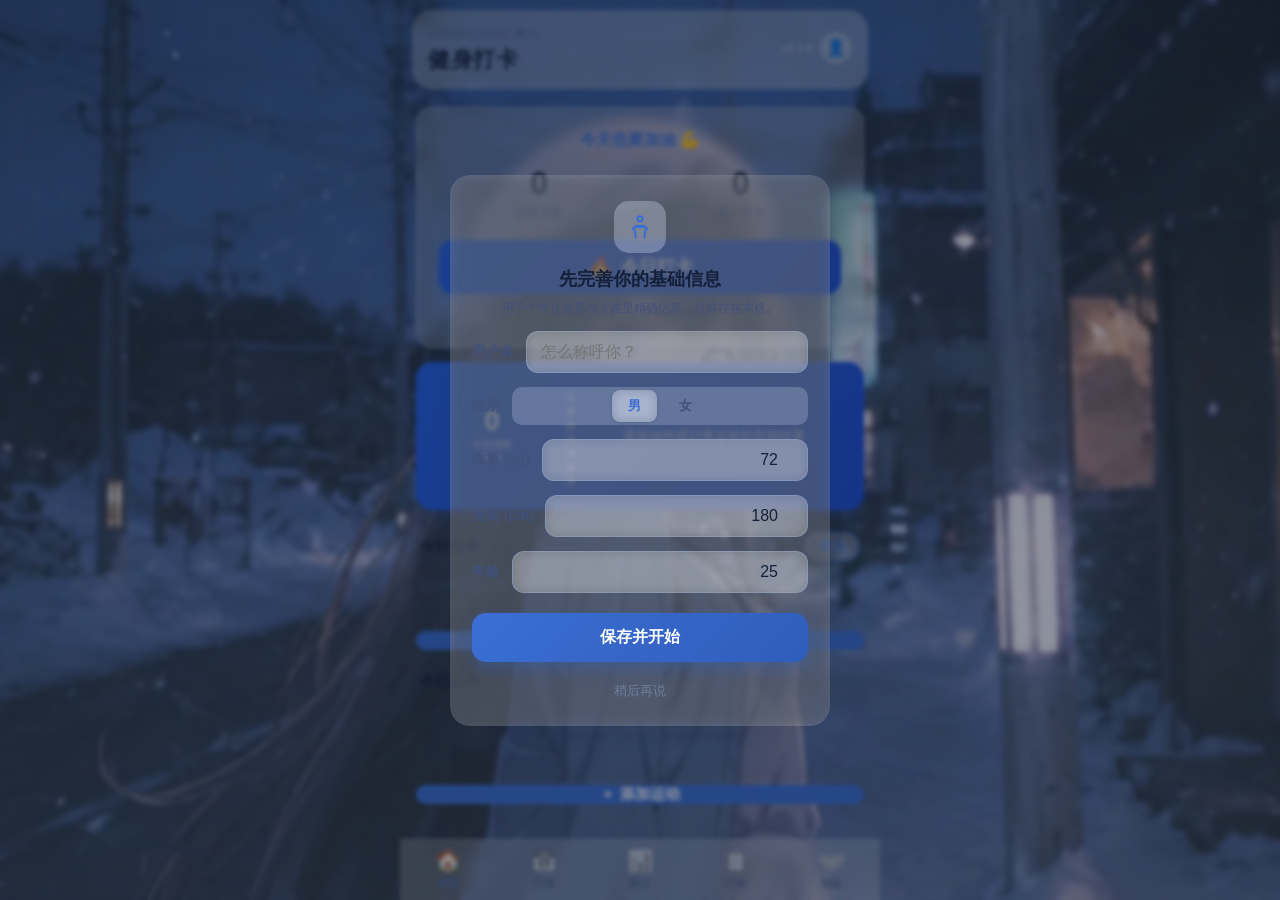
==== commit 876f448e: "fix: 云端连接失败时给出可操作提示（安全来源白名单） 手机端一直连不上云端的根因是站点域名未加入 CloudBase 安全来源 白名单，网关对带 Origin 的跨域请求直接返回 403（且不带任" ====
--- a/preview.html
+++ b/preview.html
@@ -67,23 +67,43 @@
 }
 .header-top { display: flex; align-items: flex-start; justify-content: space-between; }
 .header-sub { font-size: 12px; color: rgba(255,255,255,0.78); }
-.header-title { font-size: 22px; font-weight: 700; margin-top: 2px; letter-spacing: 0.5px; color: #fff; }
+.header-title { font-size: 22px; font-weight: 700; margin-top: 2px; letter-spacing: 0.5px; color: #fff; cursor: text; border-radius: 8px; }
+.header-title:hover { background: rgba(255,255,255,0.10); }
+/* 标题原位编辑框（点击标题出现；Enter/失焦确认，Esc 取消） */
+.header-title-edit {
+  display: none; margin-top: 2px;
+  background: transparent; border: none; outline: none;
+  border-bottom: 2px solid rgba(255,255,255,0.65);
+  color: #fff; font-size: 22px; font-weight: 700; letter-spacing: 0.5px;
+  font-family: inherit; padding: 0 2px 2px; width: min(200px, 60vw);
+}
+.header-title-edit.show { display: inline-block; }
+.header-title-edit::placeholder { color: rgba(255,255,255,0.5); }
 .header-user { display: flex; align-items: center; gap: 8px; margin-top: 6px; }
 .app-version { font-size: 11px; color: rgba(255,255,255,0.62); }
-
-/* 场景切换（居家 / 健身房） */
+.header-account-btn {
+  width: 32px; height: 32px; border-radius: 50%; border: none;
+  background: rgba(255,255,255,0.22); color: #fff;
+  font-size: 16px; line-height: 1; cursor: pointer;
+  display: flex; align-items: center; justify-content: center;
+  transition: background 0.15s, transform 0.1s;
+}
+.header-account-btn:active { transform: scale(0.94); background: rgba(255,255,255,0.32); }
+
+/* 场景切换（居家 / 健身房）：现位于计划页，适配浅色背景 */
 .scene-switch {
-  display: flex; gap: 4px; margin-top: 14px;
-  background: rgba(255,255,255,0.16);
+  display: flex; gap: 4px; margin-bottom: 14px;
+  background: var(--primary-50);
+  border: 1px solid var(--primary-100);
   border-radius: 12px; padding: 4px;
 }
 .scene-btn {
-  flex: 1; border: none; background: transparent; color: rgba(255,255,255,0.85);
+  flex: 1; border: none; background: transparent; color: var(--primary);
   font-size: 13px; font-weight: 600; padding: 9px 8px; border-radius: 9px;
   cursor: pointer; display: flex; align-items: center; justify-content: center; gap: 5px;
   transition: background 0.15s ease, color 0.15s ease;
 }
-.scene-btn.sel { background: #fff; color: var(--primary); box-shadow: 0 2px 6px rgba(15,23,42,0.12); }
+.scene-btn.sel { background: var(--primary); color: #fff; box-shadow: 0 2px 6px rgba(15,23,42,0.12); }
 .scene-ico { font-size: 15px; }
 
 /* ===== Content ===== */
@@ -117,6 +137,38 @@
 .hstat-num { font-size: 32px; font-weight: 700; line-height: 1; color: var(--text); }
 .hstat-label { font-size: 12px; color: var(--text-sub); margin-top: 6px; }
 .hstat-divider { width: 1px; height: 36px; background: var(--line); }
+
+/* 首页队友今日打卡 */
+.today-mates { margin: 12px 0 4px; }
+.tm-card {
+  background: var(--card); border: 1px solid var(--line);
+  border-radius: var(--radius); padding: 12px 14px;
+  box-shadow: var(--shadow-sm); cursor: pointer;
+  transition: transform 0.1s, box-shadow 0.15s;
+}
+.tm-card:active { transform: scale(0.99); }
+.tm-head { display: flex; justify-content: space-between; align-items: center; margin-bottom: 10px; }
+.tm-title { font-size: 14px; font-weight: 600; color: var(--text); }
+.tm-count { font-size: 12px; color: var(--text-sub); }
+.tm-list { display: flex; gap: 12px; flex-wrap: wrap; }
+.tm-item { display: flex; flex-direction: column; align-items: center; gap: 4px; min-width: 46px; }
+.tm-avatar {
+  width: 40px; height: 40px; border-radius: 50%;
+  background: rgba(128,128,128,0.12); display: flex;
+  align-items: center; justify-content: center;
+  font-size: 18px; position: relative;
+  border: 2px solid transparent;
+}
+.tm-avatar.done { border-color: #22c55e; }
+.tm-avatar.done::after {
+  content: "✓"; position: absolute; bottom: -2px; right: -4px;
+  width: 16px; height: 16px; background: #22c55e; color: #fff;
+  border-radius: 50%; font-size: 10px; display: flex;
+  align-items: center; justify-content: center;
+  border: 2px solid var(--card);
+}
+.tm-name { font-size: 11px; color: var(--text-sub); max-width: 48px; overflow: hidden; text-overflow: ellipsis; white-space: nowrap; }
+.tm-foot { margin-top: 8px; font-size: 12px; color: var(--text-sub); text-align: center; }
 
 .checkin-btn {
   width: 100%;
@@ -414,14 +466,40 @@
 .wiz-progress { flex: 1; display: flex; gap: 6px; align-items: center; }
 .wiz-dot { flex: 1; height: 6px; border-radius: 3px; background: var(--line); transition: background 0.2s ease; }
 .wiz-dot.on { background: var(--primary); }
+.wiz-dot.on.done { background: var(--green); }
 .wiz-count { font-size: 13px; color: var(--text-sub); flex: 0 0 auto; font-weight: 600; }
 
 .wiz-body { flex: 1; overflow-y: auto; padding: 26px 20px; display: flex; flex-direction: column; align-items: center; text-align: center; }
-.wiz-action-ico { width: 72px; height: 72px; border-radius: 20px; background: var(--primary-50); color: var(--primary); display: flex; align-items: center; justify-content: center; margin-top: 6px; }
+.wiz-action-ico { width: 72px; height: 72px; border-radius: 20px; background: var(--primary-50); color: var(--primary); display: flex; align-items: center; justify-content: center; margin-top: 6px; position: relative; transition: filter 0.22s ease, background 0.22s ease, color 0.22s ease; }
 .wiz-action-ico svg { width: 42px; height: 42px; }
+/* 完成态：图标暗化 + 绿勾角标（按 ✓ 后 500ms 自动消失） */
+.wiz-action-ico.done { filter: brightness(0.55) grayscale(0.7); background: var(--line-soft); color: var(--text-hint); }
+.wiz-action-ico.done::after { content: "✓"; position: absolute; right: -6px; bottom: -6px; width: 26px; height: 26px; border-radius: 50%; background: var(--green); color: #fff; font-size: 13px; font-weight: 700; display: flex; align-items: center; justify-content: center; box-shadow: 0 4px 10px rgba(0,0,0,0.18); }
 .wiz-action-name { font-size: 22px; font-weight: 700; color: var(--text); margin-top: 14px; line-height: 1.4; padding: 0 8px; }
-.wiz-action-meta { font-size: 13px; color: var(--text-sub); margin-top: 8px; }
-.wiz-action-meta b { color: var(--primary); }
+
+/* 计时器（timed 动作直接显示，非 timed 隐藏；无入口按钮） */
+.wiz-timer-inline { margin-top: 16px; display: flex; flex-direction: column; align-items: center; gap: 12px; }
+/* 关键：display:flex 会覆盖 hidden 属性的 UA 默认 display:none，必须显式声明 */
+.wiz-timer-inline[hidden] { display: none; }
+.wiz-timer-ring {
+  position: relative; width: 168px; height: 168px;
+  cursor: pointer; user-select: none; -webkit-user-select: none;
+  border-radius: 50%; transition: transform 0.12s ease;
+}
+.wiz-timer-ring:active { transform: scale(0.97); }
+.wiz-timer-ring svg { width: 100%; height: 100%; transform: rotate(-90deg); pointer-events: none; }
+.wiz-timer-track { fill: none; stroke: var(--primary-100); stroke-width: 7; }
+.wiz-timer-bar { fill: none; stroke: var(--primary); stroke-width: 7; stroke-linecap: round; transition: stroke-dashoffset 0.18s linear, stroke 0.2s; }
+.wiz-timer-bar.done { stroke: var(--green); }
+.wiz-timer-text { position: absolute; inset: 0; display: flex; flex-direction: column; align-items: center; justify-content: center; pointer-events: none; }
+.wiz-timer-num { font-size: 36px; font-weight: 700; color: var(--text); font-variant-numeric: tabular-nums; line-height: 1; }
+.wiz-timer-lbl { font-size: 12px; color: var(--text-sub); margin-top: 8px; }
+.wiz-timer-ring.running .wiz-timer-num { color: var(--primary); }
+.wiz-timer-actions { display: flex; gap: 10px; }
+.wiz-timer-btn { border: 1.5px solid var(--primary); background: var(--primary); color: #fff; font-size: 13px; font-weight: 700; padding: 8px 24px; border-radius: 999px; cursor: pointer; transition: transform .12s, background .15s, color .15s; }
+.wiz-timer-btn.ghost { background: transparent; color: var(--primary); }
+.wiz-timer-btn:active { transform: scale(0.95); }
+.wiz-timer-btn:disabled { opacity: 0.4; cursor: not-allowed; }
 
 /* 滚轮区 */
 .wiz-wheels { display: flex; gap: 0; margin-top: 28px; width: 100%; max-width: 340px; position: relative; }
@@ -448,9 +526,13 @@
 .wiz-wheel-labels { display: flex; gap: 0; width: 100%; max-width: 340px; margin-top: 10px; }
 .wiz-wheel-labels span { flex: 1; text-align: center; font-size: 12px; color: var(--text-sub); }
 .wiz-wheel-labels span[hidden] { display: none; }
-.wiz-body.empty .wiz-wheels, .wiz-body.empty .wiz-wheel-labels { display: none; }
+.wiz-body.empty .wiz-wheels, .wiz-body.empty .wiz-wheel-labels, .wiz-body.empty .wiz-timer-inline { display: none; }
 .wiz-body.empty .wiz-action-name { margin-top: 48px; }
-.wiz-body.empty .wiz-action-meta { margin-top: 12px; font-size: 14px; }
+/* 休息日/未安排提示（原 wizActionMeta 元素已移除，改由伪元素渲染，避免重复插入） */
+.wiz-body.empty .wiz-action-name::after {
+  content: "点击中间圆形按钮记录今天的状态，或返回去添加动作。";
+  display: block; margin-top: 12px; font-size: 14px; color: var(--text-sub); font-weight: 400;
+}
 /* 自重动作：隐藏重量滚轮，滚轮居中 */
 .wiz-wheels.selfweight .wheel:first-child { display: none; }
 .wiz-body.no-weight .wiz-action-ico { background: var(--primary-100); }
@@ -596,6 +678,113 @@
   border: none; background: transparent; color: var(--text-hint);
   font-size: 13px; padding: 6px; cursor: pointer;
 }
+.profile-field input[type="email"] { text-align: left; }
+
+/* ============================================================
+   组队（云端）：账号卡 / 房间看板 / 成员列表
+   全部使用主题变量，5 套主题下都跟随配色
+   ============================================================ */
+.room-account {
+  background: var(--card); border: 1px solid var(--line); border-radius: var(--radius);
+  padding: 14px; margin-top: 4px; box-shadow: var(--shadow-sm);
+}
+.ra-row { display: flex; align-items: center; gap: 10px; }
+.ra-avatar {
+  width: 40px; height: 40px; border-radius: 50%; flex: 0 0 auto;
+  display: flex; align-items: center; justify-content: center; font-size: 20px;
+  background: var(--primary-50); border: 1px solid var(--primary-100);
+}
+.ra-main { flex: 1; min-width: 0; }
+.ra-name { font-size: 14px; font-weight: 700; color: var(--text); }
+.ra-sub { font-size: 11.5px; color: var(--text-sub); margin-top: 2px; }
+.ra-tag {
+  font-size: 10.5px; padding: 3px 8px; border-radius: 999px; flex: 0 0 auto;
+  background: var(--line-soft); color: var(--text-sub); border: 1px solid var(--line);
+}
+.ra-tag.on { background: var(--primary-50); color: var(--primary); border-color: var(--primary-100); }
+.ra-tag.warn { background: #FEF3C7; color: #92400E; border-color: #FDE68A; }
+.ra-actions { display: flex; gap: 8px; margin-top: 12px; }
+.ra-actions .btn-ghost { padding: 9px; font-size: 13px; }
+
+.room-card {
+  background: var(--card); border: 1px solid var(--line); border-radius: var(--radius);
+  padding: 16px; margin-top: 14px; box-shadow: var(--shadow-sm);
+}
+.room-card-title { font-size: 14px; font-weight: 700; margin-bottom: 4px; }
+.room-card-sub { font-size: 12px; color: var(--text-sub); line-height: 1.6; }
+
+.room-hero {
+  background: var(--card); border: 1px solid var(--line); border-radius: var(--radius);
+  padding: 16px; margin-top: 14px; box-shadow: var(--shadow-sm);
+}
+.rh-top { display: flex; align-items: flex-start; justify-content: space-between; gap: 10px; }
+.rh-name { font-size: 17px; font-weight: 700; }
+.rh-goal { font-size: 12px; color: var(--text-sub); margin-top: 3px; }
+.rh-code {
+  display: flex; align-items: center; gap: 6px; margin-top: 12px;
+  background: var(--primary-50); border: 1px dashed var(--primary-100);
+  border-radius: 12px; padding: 10px 12px;
+}
+.rh-code-label { font-size: 11.5px; color: var(--text-sub); }
+.rh-code-val { font-size: 19px; font-weight: 700; letter-spacing: 3px; color: var(--primary); flex: 1; }
+.rh-copy {
+  border: none; background: none; color: var(--primary); font-size: 12.5px;
+  font-weight: 700; cursor: pointer; padding: 4px 6px;
+}
+.rh-progress { margin-top: 14px; }
+.rhp-top { display: flex; justify-content: space-between; font-size: 12px; color: var(--text-sub); margin-bottom: 6px; }
+.rhp-num { color: var(--primary); font-weight: 700; }
+.rhp-bar { height: 10px; background: var(--line-soft); border-radius: 999px; overflow: hidden; }
+.rhp-fill { height: 100%; border-radius: 999px; background: linear-gradient(90deg, var(--primary), var(--accent)); transition: width .45s ease; width: 0; }
+
+.room-member {
+  display: flex; align-items: center; gap: 11px;
+  padding: 11px 0; border-bottom: 1px solid var(--line-soft);
+}
+.room-member:last-child { border-bottom: none; }
+.rm-avatar {
+  width: 38px; height: 38px; border-radius: 50%; flex: 0 0 auto;
+  display: flex; align-items: center; justify-content: center; font-size: 19px;
+  background: var(--line-soft); position: relative;
+}
+.rm-avatar.done { background: var(--primary-50); border: 1px solid var(--primary-100); }
+.rm-main { flex: 1; min-width: 0; }
+.rm-name { font-size: 14px; font-weight: 600; color: var(--text); }
+.rm-name .me { font-size: 10.5px; color: var(--primary); margin-left: 5px; font-weight: 700; }
+.rm-meta { font-size: 11.5px; color: var(--text-sub); margin-top: 2px; }
+.rm-right { text-align: right; flex: 0 0 auto; }
+.rm-state { font-size: 12px; font-weight: 700; color: var(--text-hint); }
+.rm-state.done { color: var(--primary); }
+.rm-kcal { font-size: 11px; color: var(--text-hint); margin-top: 2px; }
+
+.room-empty { text-align: center; padding: 26px 8px; }
+.room-empty-ico { font-size: 40px; }
+.room-empty-title { font-size: 15px; font-weight: 700; margin-top: 10px; }
+.room-empty-sub { font-size: 12.5px; color: var(--text-sub); margin-top: 6px; line-height: 1.7; }
+
+.room-field { margin-top: 12px; }
+.room-field label { display: block; font-size: 12.5px; color: var(--text-sub); font-weight: 600; margin-bottom: 6px; }
+.room-input {
+  width: 100%; border: 1.5px solid var(--line); border-radius: 12px;
+  padding: 12px 13px; font-size: 15px; outline: none;
+  background: var(--card); color: var(--text);
+}
+.room-input:focus { border-color: var(--primary); box-shadow: 0 0 0 3px var(--primary-50); }
+.room-input.code { letter-spacing: 4px; font-weight: 700; text-transform: uppercase; text-align: center; }
+.room-btn {
+  width: 100%; margin-top: 12px; border: none; border-radius: 13px;
+  background: linear-gradient(135deg, var(--primary), var(--primary-600));
+  color: #fff; font-size: 15px; font-weight: 700; padding: 13px; cursor: pointer;
+}
+.room-btn:active { transform: translateY(1px); }
+.room-btn.ghost { background: var(--card); color: var(--text-sub); border: 1px solid var(--line); }
+.room-steps { margin: 10px 0 0; padding-left: 18px; }
+.room-steps li { font-size: 12.5px; color: var(--text-sub); line-height: 1.9; }
+.room-steps code {
+  font-family: ui-monospace, SFMono-Regular, Menlo, monospace; font-size: 11.5px;
+  background: var(--line-soft); padding: 1px 5px; border-radius: 5px;
+}
+.room-sync { font-size: 11px; color: var(--text-hint); text-align: center; margin-top: 14px; line-height: 1.6; }
 
 </style>
   <style>
@@ -916,16 +1105,13 @@
       <div class="header-top">
         <div class="header-titles">
           <div class="header-sub" id="headerDate">—</div>
-          <div class="header-title">健身打卡</div>
+          <div class="header-title" id="headerTitle" role="button" title="点击修改标题">健身打卡</div>
+          <input type="text" id="headerTitleEdit" class="header-title-edit" maxlength="12" aria-label="应用标题" autocomplete="off" />
         </div>
         <div class="header-user">
           <span class="app-version" id="appVersion" style="font-size:11px;opacity:0.7"></span>
+          <button class="header-account-btn" id="headerAccountBtn" title="账号">👤</button>
         </div>
-      </div>
-      <!-- 场景切换：居家 / 健身房（影响动作库与推荐） -->
-      <div class="scene-switch" id="sceneSwitch">
-        <button class="scene-btn" data-scene="home"><span class="scene-ico">🏠</span>居家</button>
-        <button class="scene-btn" data-scene="gym"><span class="scene-ico">🏢</span>健身房</button>
       </div>
     </header>
 
@@ -952,6 +1138,9 @@
           <div class="hero-hint" id="heroHint">点击按钮，记录今天的坚持</div>
         </div>
 
+        <!-- 队友今日打卡(有云房间时渲染) -->
+        <div class="today-mates" id="todayMates" hidden></div>
+
         <div class="cal-summary" id="calSummary">
           <div class="cal-ring-wrap">
             <svg class="cal-ring" id="calRing" viewBox="0 0 120 120" aria-hidden="true"></svg>
@@ -1050,6 +1239,10 @@
             <div class="settings-row">
               <label>用户名</label>
               <input type="text" id="inpName" maxlength="12" placeholder="怎么称呼你？" />
+            </div>
+            <div class="settings-row">
+              <label>应用标题</label>
+              <input type="text" id="inpAppTitle" maxlength="12" placeholder="健身打卡" />
             </div>
             <div class="settings-row">
               <label>体重 (kg)</label>
@@ -1084,9 +1277,20 @@
 
       <!-- 计划 -->
       <section class="tab-panel" id="panel-plan">
+        <!-- 场景切换：居家 / 健身房（影响动作库与推荐） -->
+        <div class="scene-switch" id="sceneSwitch">
+          <button class="scene-btn" data-scene="home"><span class="scene-ico">🏠</span>居家</button>
+          <button class="scene-btn" data-scene="gym"><span class="scene-ico">🏢</span>健身房</button>
+        </div>
         <div class="plan-intro" id="planIntro"></div>
         <div class="plan-list" id="planList"></div>
         <div class="plan-rest" id="planRest"></div>
+      </section>
+
+      <!-- 组队（云端）：未配置 / 未加入 / 已加入 三态由 JS 渲染 -->
+      <section class="tab-panel" id="panel-room">
+        <div class="room-account" id="roomAccount"></div>
+        <div class="room-body" id="roomBody"></div>
       </section>
     </main>
 
@@ -1103,6 +1307,9 @@
       <button class="nav-btn" data-tab="plan">
         <span class="nav-ico">📋</span><span class="nav-txt">计划</span>
       </button>
+      <button class="nav-btn" data-tab="room">
+        <span class="nav-ico">🤝</span><span class="nav-txt">组队</span>
+      </button>
     </nav>
   </div>
 
@@ -1166,6 +1373,28 @@
       <div class="theme-wallpaper-name" id="wallpaperName"></div>
 
       <button class="profile-save" id="themeSave">完成</button>
+    </div>
+  </div>
+
+  <!-- 账号与邮箱绑定（组队页触发） -->
+  <div class="profile-overlay" id="accountOverlay" hidden>
+    <div class="profile-card">
+      <div class="profile-title" id="accountTitle">账号</div>
+      <div class="profile-sub" id="accountSub">—</div>
+
+      <div class="profile-field">
+        <label>邮箱</label>
+        <input type="email" id="accountEmail" placeholder="you@example.com" autocomplete="email" />
+      </div>
+
+      <div class="profile-field" id="accountCodeField" hidden>
+        <label>验证码</label>
+        <input type="text" id="accountCode" inputmode="numeric" maxlength="6" placeholder="邮件里的 6 位数字" autocomplete="one-time-code" />
+      </div>
+
+      <button class="profile-save" id="accountSendBtn">发送验证码</button>
+      <button class="profile-save" id="accountVerifyBtn" hidden>确认</button>
+      <button class="profile-skip" id="accountClose">关闭</button>
     </div>
   </div>
 
@@ -1179,7 +1408,22 @@
     <div class="wiz-body" id="wizBody">
       <div class="wiz-action-ico" id="wizActionIco"></div>
       <div class="wiz-action-name" id="wizActionName"></div>
-      <div class="wiz-action-meta" id="wizActionMeta"></div>
+      <!-- 计时器：仅 timed 动作显示（非 timed 隐藏）；点圆圈开始/暂停 -->
+      <div class="wiz-timer-inline" id="wizTimerBox" hidden>
+        <div class="wiz-timer-ring" id="wizTimerRing" role="button" tabindex="0" aria-label="点击开始或暂停计时">
+          <svg viewBox="0 0 120 120" aria-hidden="true">
+            <circle class="wiz-timer-track" cx="60" cy="60" r="52"></circle>
+            <circle class="wiz-timer-bar" id="wizTimerBar" cx="60" cy="60" r="52"></circle>
+          </svg>
+          <div class="wiz-timer-text">
+            <div class="wiz-timer-num" id="wizTimerNum">00:00</div>
+            <div class="wiz-timer-lbl" id="wizTimerLbl">点击圆圈开始</div>
+          </div>
+        </div>
+        <div class="wiz-timer-actions">
+          <button class="wiz-timer-btn ghost" id="wizTimerReset" type="button">重置</button>
+        </div>
+      </div>
       <div class="wiz-wheels" id="wizWheels">
         <div class="wheel" id="wheelW"><div class="wheel-items" id="wheelItemsW"></div></div>
         <div class="wheel" id="wheelS"><div class="wheel-items" id="wheelItemsS"></div></div>
@@ -1365,10 +1609,766 @@
     </defs>
   </svg>
 
+  <!-- 云端（CloudBase）与组队领域层：未配置时全部为「纯本地模式」，不影响打卡 -->
+  <script>
+/* ============================================================
+   云端配置（腾讯云开发 CloudBase）—— 唯一需要你手动填写的地方
+   ------------------------------------------------------------
+   什么都不填 = 「纯本地模式」：App 的所有功能照旧，只是没有登录与组队。
+   填好 envId = 自动开启「设备账号（匿名登录）+ 组队房间」。
+   ------------------------------------------------------------
+   怎么拿到 envId：
+     1. 打开 https://tcb.cloud.tencent.com 用微信/QQ 登录（需个人实名认证）
+     2. 购买页选择「免费体验版」套餐，创建环境（选 上海 地域 + PostgreSQL 数据库）
+        · 免费：3000 资源点/月，有效期 6 个月，到期前可续
+        · 一个账号只能开 1 个免费环境
+     3. 环境创建完成后，在控制台「环境概览」里能看到 环境 ID，形如 cloud1-3gxxxxxxxx
+        → 填到下面的 envId
+     4. 控制台 → 数据库 → SQL 编辑器，把 cloudbase/schema.sql 全部内容粘进去执行一次
+     5. 控制台 → 身份认证 → 登录方式：
+        · 打开「匿名登录」（不开的话匿名登录会直接报错）
+        · 打开「邮箱验证码」并配好邮件模板（用于把设备账号升级为正式账号）
+     6. 控制台 → 身份认证 → 开发设置：把你的站点域名加入「安全来源」白名单
+        （GitHub Pages 就是 https://你的用户名.github.io）
+        —— 这一步最容易漏，漏了前端请求会被判为非法来源。
+   ------------------------------------------------------------
+   关于 accessKey（Publishable Key，非必填）：
+     它是设计给前端公开使用的低权限密钥，仅用于「尚未登录时以匿名身份访问」。
+     本 App 的所有数据操作都发生在登录之后，所以留空也能正常工作。
+     想填的话：控制台 → 身份认证 → 开发设置，复制 Publishable Key。
+     （真正的权限由数据库的 RLS 行级安全策略把关，前端放什么 key 都不越权）
+   ------------------------------------------------------------
+   注意：留空时组队页会显示「未配置」指引，不会报错、不影响打卡。
+   ============================================================ */
+window.FIT_CLOUD_CONFIG = {
+  envId: "sports-d6gxbwqzaaabf04d5",  // CloudBase 环境 ID（也可直接粘完整域名，会被自动归一化）
+  accessKey: ""                        // 可选，Publishable Key；留空即可
+};
+
+</script>
+  <script>
+/* ============================================================
+   健身打卡 App · 腾讯云开发 CloudBase 轻客户端（v5.1.0，零依赖）
+   ------------------------------------------------------------
+   为什么不用 @cloudbase/js-sdk？
+     · 官方 SDK 体积大，且内含本项目用不到的模块；
+     · 本 App 是「无构建、离线优先」的纯前端：自己发 HTTP 接口更轻、
+       更好审阅，且断网时天然降级（任何请求失败都不影响本地打卡）。
+   ------------------------------------------------------------
+   只依赖 CloudBase 的两组公开 HTTP 接口（均为稳定的 JSON API）：
+     · 身份认证：  https://{envId}.api.tcloudbasegateway.com/auth/v1/*
+     · 数据 API：  https://{envId}.api.tcloudbasegateway.com/v1/rdb/rest/{table}
+       数据层基于开源 PostgREST，查询语法与 Supabase 一致（select/eq/in/order/limit）。
+   ------------------------------------------------------------
+   认证流程（三条路径）：
+     · 匿名登录（设备账号）：POST /auth/v1/signin/anonymously
+         必须带 x-device-id 头。同一设备 ID 只会生成同一个匿名用户，
+         因此清缓存后重新匿名登录能拿回同一个身份（这是「设备账号」的基石）。
+     · 邮箱验证码：POST /auth/v1/verification      → 拿 verification_id
+                   POST /auth/v1/verification/verify → 拿 verification_token
+                   POST /auth/v1/signup  （绑定/升级，带 anonymous_token）
+                   POST /auth/v1/signin  （登录）
+     · 刷新令牌：POST /auth/v1/token
+   ------------------------------------------------------------
+   设计约束：
+     1. 不读 DOM、不读业务数据 —— 只做「认证 + 通用增删改查」，便于单测。
+     2. fetch / storage 可注入（configure），Node 里可传入 mock 做端到端断言。
+     3. 未 configure 时 isConfigured() 为 false，所有网络方法直接 reject，
+        调用方据此走「纯本地」分支 —— 保证离线/未配置时 App 完全不受影响。
+   双用封装：浏览器 window.FitCloud / Node require("./js/cloud.js")
+   ============================================================ */
+(function (root, factory) {
+  var api = factory();
+  if (typeof module === "object" && module.exports) module.exports = api;
+  if (root) root.FitCloud = api;
+})(typeof globalThis !== "undefined" ? globalThis : this, function () {
+  "use strict";
+
+  var SESSION_KEY = "fitapp_cloud_session";
+  var DEVICE_KEY = "fitapp_cloud_device";
+  var REFRESH_SKEW = 60;          // 提前 60 秒刷新令牌，避免边界 401
+
+  var cfg = { envId: "", accessKey: "", fetch: null, storage: null };
+  var session = null;             // { access_token, refresh_token, expires_at, user }
+  var pending = null;             // { id, email } 发码与校验之间暂存 verification_id
+
+  /* ---------- 配置 ---------- */
+  /* 容错：用户可能把整段域名或控制台里的 URL 粘进来，这里统一归一化成 envId */
+  function normalizeEnvId(v) {
+    var s = String(v == null ? "" : v).trim();
+    s = s.replace(/^https?:\/\//i, "");
+    s = s.replace(/\.api\.tcloudbasegateway\.com.*$/i, "");
+    s = s.replace(/\/+$/, "");
+    return s;
+  }
+  function configure(opts) {
+    opts = opts || {};
+    if (opts.envId != null) cfg.envId = normalizeEnvId(opts.envId);
+    if (opts.accessKey != null) cfg.accessKey = String(opts.accessKey).trim();
+    if (opts.fetch) cfg.fetch = opts.fetch;
+    if (opts.storage) cfg.storage = opts.storage;
+    return api;
+  }
+  function getConfig() { return { envId: cfg.envId, accessKey: cfg.accessKey }; }
+  /* 未配置（占位符 / 空值 / 明显非法）时视为「纯本地模式」。
+     accessKey（Publishable Key）是可选的：未登录时会以 anon 身份访问，
+     但本项目所有数据操作都在 ensureSession() 之后，故不填也能跑。 */
+  function isConfigured() {
+    return /^[A-Za-z0-9][A-Za-z0-9_-]{2,}$/.test(cfg.envId);
+  }
+  function baseUrl() { return "https://" + cfg.envId + ".api.tcloudbasegateway.com"; }
+
+  /* ---------- 存储（浏览器 localStorage / 测试可注入 mock） ---------- */
+  function store() {
+    if (cfg.storage) return cfg.storage;
+    try {
+      if (typeof localStorage !== "undefined" && localStorage) return localStorage;
+    } catch (e) { /* 隐私模式等场景静默降级 */ }
+    return null;
+  }
+  function readRaw(k) { var s = store(); if (!s) return null; try { return s.getItem(k); } catch (e) { return null; } }
+  function writeRaw(k, v) { var s = store(); if (!s) return false; try { s.setItem(k, v); return true; } catch (e) { return false; } }
+  function dropRaw(k) { var s = store(); if (!s) return; try { s.removeItem(k); } catch (e) {} }
+
+  /* ---------- 设备 ID ----------
+     CloudBase 的匿名用户按「设备 ID」去重：同一个 x-device-id 只会对应一个匿名用户。
+     所以它必须随机生成、并长期缓存在本地 —— 丢了就等于换了个人（数据找不回）。 */
+  function randId() {
+    var s = "", hex = "0123456789abcdef", i;
+    for (i = 0; i < 24; i++) s += hex.charAt(Math.floor(Math.random() * 16));
+    return "dev-" + s;
+  }
+  function deviceId() {
+    var d = null;
+    try { d = readRaw(DEVICE_KEY); } catch (e) { d = null; }
+    if (d && /^[A-Za-z0-9_-]{8,}$/.test(d)) return d;
+    d = randId();
+    writeRaw(DEVICE_KEY, d);
+    return d;
+  }
+
+  /* ---------- fetch 解析 ---------- */
+  function doFetch(url, init) {
+    var f = cfg.fetch || (typeof fetch !== "undefined" ? fetch : null);
+    if (!f) return Promise.reject(new Error("当前环境不支持 fetch"));
+    return f(url, init);
+  }
+  function parseBody(res) {
+    var ct = "";
+    try { ct = (res.headers && res.headers.get && res.headers.get("content-type")) || ""; } catch (e) {}
+    var isJson = ct.indexOf("json") !== -1;
+    var p = isJson && res.json ? res.json() : (res.text ? res.text() : Promise.resolve(""));
+    return p.catch(function () { return null; });
+  }
+  /* 统一请求：非 2xx 一律 reject，错误对象带 status / code / message，UI 据此给可读提示 */
+  function request(url, init) {
+    if (!isConfigured()) return Promise.reject(new Error("云端未配置"));
+    return doFetch(url, init).then(function (res) {
+      return parseBody(res).then(function (body) {
+        if (res.ok) return body;
+        var msg = (body && (body.error_description || body.msg || body.message || body.error)) || ("请求失败 " + res.status);
+        var err = new Error(msg);
+        err.status = res.status;
+        err.code = body && (body.error_code || body.code);
+        err.body = body;
+        throw err;
+      });
+    });
+  }
+
+  /* ---------- 会话 ---------- */
+  function accessTokenOf(s) {
+    if (s && s.access_token) return s.access_token;
+    return cfg.accessKey || "";   // 无会话时用 Publishable Key 走 anon 角色（RLS 仍会拦住越权）
+  }
+  /* 从 JWT 解出 sub / exp（响应缺字段时的兜底） */
+  function decodeJwt(tok) {
+    try {
+      var part = String(tok).split(".")[1];
+      if (!part) return null;
+      var b64 = part.replace(/-/g, "+").replace(/_/g, "/");
+      while (b64.length % 4) b64 += "=";
+      var json = (typeof atob === "function")
+        ? atob(b64)
+        : Buffer.from(b64, "base64").toString("binary");
+      return JSON.parse(json);
+    } catch (e) { return null; }
+  }
+  /* CloudBase 的统一 token 响应：{ token_type, access_token, refresh_token,
+     expires_in, scope, sub, groups }；匿名登录的 scope 为 "anonymous"。
+     opts.prev 用于刷新场景兜底（刷新响应可能不带 scope/email）；
+     opts.anonymous 用于显式标定匿名登录。 */
+  function normalizeSession(raw, opts) {
+    if (!raw || !raw.access_token) return null;
+    opts = opts || {};
+    var prev = opts.prev || null;
+    var claim = decodeJwt(raw.access_token) || {};
+    var exp = Number(raw.expires_at) || claim.exp || (Math.floor(Date.now() / 1000) + (Number(raw.expires_in) || 7200));
+    var scope = raw.scope || claim.scope || "";
+    var isAnon;
+    if (opts.anonymous === true) isAnon = true;
+    else if (opts.anonymous === false) isAnon = false;
+    else if (scope) isAnon = (scope === "anonymous");
+    else if (raw.is_anonymous != null) isAnon = !!raw.is_anonymous;
+    else isAnon = !!(prev && prev.user && prev.user.is_anonymous);
+    var u = raw.user || {};
+    var id = raw.sub || u.id || claim.sub || (prev && prev.user && prev.user.id) || null;
+    var email = raw.email || u.email || claim.email || (prev && prev.user && prev.user.email) || "";
+    return {
+      access_token: raw.access_token,
+      refresh_token: raw.refresh_token || (prev && prev.refresh_token) || null,
+      expires_at: exp,
+      user: { id: id, email: email, is_anonymous: isAnon }
+    };
+  }
+  function getSession() {
+    if (session) return session;
+    var raw = readRaw(SESSION_KEY);
+    if (!raw) return null;
+    try { session = JSON.parse(raw); } catch (e) { session = null; }
+    return session;
+  }
+  function setSession(s) {
+    session = s || null;
+    if (session) writeRaw(SESSION_KEY, JSON.stringify(session));
+    else dropRaw(SESSION_KEY);
+    return session;
+  }
+  function clearSession() { return setSession(null); }
+  function isExpired(s) { return !s || !s.expires_at || s.expires_at - REFRESH_SKEW <= Math.floor(Date.now() / 1000); }
+
+  function authHeaders(extra) {
+    var h = { "Content-Type": "application/json" };
+    var tok = accessTokenOf(getSession());
+    if (tok) h.Authorization = "Bearer " + tok;
+    if (extra) for (var k in extra) if (extra.hasOwnProperty(k)) h[k] = extra[k];
+    return h;
+  }
+  function authUrl(path) { return baseUrl() + "/auth/v1" + path; }
+
+  /* ---------- 认证 ---------- */
+  /* 匿名登录 = 设备账号。同一 x-device-id 永远对应同一个用户，因此可重复调用。 */
+  function signInAnonymously() {
+    return request(authUrl("/signin/anonymously"), {
+      method: "POST",
+      headers: authHeaders({ "x-device-id": deviceId() }),
+      body: JSON.stringify({})
+    }).then(function (body) {
+      var s = normalizeSession(body, { anonymous: true });
+      if (!s) throw new Error("匿名登录返回异常");
+      return setSession(s);
+    });
+  }
+  /* 刷新令牌：过期前自动续期，避免用户长时间停留后被登出 */
+  function refreshSession() {
+    var cur = getSession();
+    if (!cur || !cur.refresh_token) return Promise.reject(new Error("无可刷新的会话"));
+    return request(authUrl("/token"), {
+      method: "POST",
+      headers: { "Content-Type": "application/json" },
+      body: JSON.stringify({ refresh_token: cur.refresh_token })
+    }).then(function (body) {
+      var s = normalizeSession(body, { prev: cur });
+      if (!s) throw new Error("刷新令牌返回异常");
+      return setSession(s);
+    });
+  }
+  /* 确保有可用会话：有效则直接用，过期则刷新，失败/没有则匿名登录。
+     注意匿名登录按设备 ID 去重，所以「刷新失败 → 重新匿名」不会丢身份。 */
+  function ensureSession() {
+    var cur = getSession();
+    if (cur && !isExpired(cur)) return Promise.resolve(cur);
+    if (cur && cur.refresh_token) {
+      return refreshSession().catch(function () { return signInAnonymously(); });
+    }
+    return signInAnonymously();
+  }
+  /* 用户名 + 密码登录（CloudBase 用 username 而非 email；正式账号的可选登录方式） */
+  function signInWithPassword(username, password) {
+    return request(authUrl("/signin"), {
+      method: "POST",
+      headers: authHeaders({ "x-device-id": deviceId() }),
+      body: JSON.stringify({ username: username, password: password })
+    }).then(function (body) {
+      var s = normalizeSession(body, { anonymous: false });
+      if (!s) throw new Error("登录返回异常");
+      return setSession(s);
+    });
+  }
+  /* 发送邮箱验证码 → 记下 verification_id（校验时必须回传，故暂存在模块内） */
+  function sendEmailCode(email) {
+    return request(authUrl("/verification"), {
+      method: "POST",
+      headers: authHeaders({ "x-device-id": deviceId() }),
+      body: JSON.stringify({ email: email, target: "ANY" })
+    }).then(function (body) {
+      pending = { id: (body && body.verification_id) || null, email: email };
+      return body;
+    });
+  }
+  /* 语义别名：绑定场景（已有匿名会话）与登录场景（无会话）走的是同一条接口 */
+  function updateUserEmail(email) { return sendEmailCode(email); }
+  function sendEmailOtp(email) { return sendEmailCode(email); }
+  /* 校验邮箱验证码：
+       · type !== "email"（绑定/升级）→ 注册接口并带上当前匿名 token，
+         让正式账号直接接管原来的身份，本地历史数据不丢；
+       · type === "email"（登录）    → 登录接口换取会话。 */
+  function verifyEmailCode(email, code, type) {
+    var pid = pending && pending.id;
+    /* 必须是「先对这一邮箱发过码」才能校验：既挡住乱序调用，也避免拿别人的码来试 */
+    if (!pid || (pending.email && email && String(pending.email).toLowerCase() !== String(email).toLowerCase())) {
+      return Promise.reject(new Error("请先发送验证码"));
+    }
+    return request(authUrl("/verification/verify"), {
+      method: "POST",
+      headers: authHeaders({ "x-device-id": deviceId() }),
+      body: JSON.stringify({ verification_id: pid, verification_code: String(code) })
+    }).then(function (v) {
+      var vt = v && (v.verification_token || v.access_token);
+      if (!vt) throw new Error("验证码未通过");
+      var isBind = (type !== "email");
+      var cur = getSession();
+      var body = isBind
+        ? { email: email, verification_token: vt, anonymous_token: (cur && cur.access_token) || undefined }
+        : { verification_token: vt };
+      return request(authUrl(isBind ? "/signup" : "/signin"), {
+        method: "POST",
+        headers: authHeaders({ "x-device-id": deviceId() }),
+        body: JSON.stringify(body)
+      });
+    }).then(function (res) {
+      var s = normalizeSession(res, { anonymous: false });
+      if (!s) throw new Error("登录返回异常");
+      pending = null;
+      return setSession(s);
+    });
+  }
+  function signOut() {
+    var cur = getSession();
+    var done = function () { clearSession(); return true; };
+    if (!cur || !cur.access_token) return Promise.resolve(done());
+    return request(authUrl("/user/signout"), { method: "POST", headers: authHeaders() })
+      .then(done, done);
+  }
+
+  /* ---------- 数据 API（PostgREST，语法与 Supabase 一致） ---------- */
+  /* 查询串构造：数组 → in.(a,b)；"gte.x" 等操作符原样透传；其余按 eq 处理 */
+  var PASSTHROUGH = { select: 1, order: 1, limit: 1, offset: 1, on_conflict: 1 };
+  function buildQuery(params) {
+    if (!params) return "";
+    if (typeof params === "string") return params;
+    var parts = [];
+    Object.keys(params).forEach(function (k) {
+      var v = params[k];
+      if (v == null || v === "") return;
+      if (PASSTHROUGH[k]) { parts.push(encodeURIComponent(k) + "=" + encodeURIComponent(v)); return; }
+      if (Object.prototype.toString.call(v) === "[object Array]") {
+        parts.push(encodeURIComponent(k) + "=in.(" + v.map(encodeURIComponent).join(",") + ")");
+        return;
+      }
+      var sv = String(v);
+      var op = /^(eq|neq|gt|gte|lt|lte|like|ilike|is)\./.test(sv) ? "" : "eq.";
+      parts.push(encodeURIComponent(k) + "=" + encodeURIComponent(op + sv));
+    });
+    return parts.join("&");
+  }
+  function restUrl(table, params) {
+    var qs = buildQuery(params);
+    return baseUrl() + "/v1/rdb/rest/" + table + (qs ? "?" + qs : "");
+  }
+  function restSelect(table, params) {
+    return request(restUrl(table, params), { method: "GET", headers: authHeaders() });
+  }
+  function restUpsert(table, rows, onConflict) {
+    var p = { on_conflict: onConflict || "" };
+    var h = authHeaders({ Prefer: "resolution=merge-duplicates,return=representation" });
+    return request(restUrl(table, p), { method: "POST", headers: h, body: JSON.stringify(rows) });
+  }
+  function restInsert(table, rows) {
+    return request(restUrl(table, null), {
+      method: "POST",
+      headers: authHeaders({ Prefer: "return=representation" }),
+      body: JSON.stringify(rows)
+    });
+  }
+  function restUpdate(table, patch, params) {
+    return request(restUrl(table, params), {
+      method: "PATCH",
+      headers: authHeaders({ Prefer: "return=representation" }),
+      body: JSON.stringify(patch)
+    });
+  }
+  function restDelete(table, params) {
+    return request(restUrl(table, params), {
+      method: "DELETE",
+      headers: authHeaders({ Prefer: "return=representation" })
+    });
+  }
+  /* 调用数据库函数（PostgREST /rpc）。用于「凭邀请码入房」这类需要
+     security definer 越过 RLS 的原子操作。 */
+  function restRpc(fn, args) {
+    return request(restUrl("rpc/" + fn, null), {
+      method: "POST",
+      headers: authHeaders(),
+      body: JSON.stringify(args || {})
+    });
+  }
+
+  var api = {
+    configure: configure,
+    getConfig: getConfig,
+    isConfigured: isConfigured,
+    baseUrl: baseUrl,
+    deviceId: deviceId,
+    SESSION_KEY: SESSION_KEY,
+    DEVICE_KEY: DEVICE_KEY,
+    /* 认证 */
+    getSession: getSession,
+    setSession: setSession,
+    clearSession: clearSession,
+    ensureSession: ensureSession,
+    signInAnonymously: signInAnonymously,
+    signInWithPassword: signInWithPassword,
+    refreshSession: refreshSession,
+    signOut: signOut,
+    updateUserEmail: updateUserEmail,
+    sendEmailOtp: sendEmailOtp,
+    verifyEmailCode: verifyEmailCode,
+    isExpired: isExpired,
+    decodeJwt: decodeJwt,
+    /* 数据 */
+    buildQuery: buildQuery,
+    select: restSelect,
+    insert: restInsert,
+    upsert: restUpsert,
+    update: restUpdate,
+    remove: restDelete,
+    rpc: restRpc
+  };
+  return api;
+});
+
+</script>
+  <script>
+/* ============================================================
+   健身打卡 App · 组队房间领域层（v5.0.0，纯函数）
+   ------------------------------------------------------------
+   职责：把「本地打卡数据」和「云端摘要行」之间的转换、聚合、排序
+         全部收敛为**无副作用纯函数**，不碰 DOM / 网络 / localStorage。
+   好处：
+     · 可直接在 Node 里 require 做单测（test_social.js）；
+     · 组队页只负责画，不负责算，逻辑不会散落在 UI 代码里。
+   ------------------------------------------------------------
+   云端只存**摘要**，不存动作明细（用户已确认「仅摘要」口径）：
+     day_summaries = { user_id, day, checked, done_count, total, kcal, updated_at }
+   双用封装：浏览器 window.FitSocial / Node require("./js/social.js")
+   ============================================================ */
+(function (root, factory) {
+  var api = factory();
+  if (typeof module === "object" && module.exports) module.exports = api;
+  if (root) root.FitSocial = api;
+})(typeof globalThis !== "undefined" ? globalThis : this, function () {
+  "use strict";
+
+  /* 邀请码字符集：剔除 I / O / 0 / 1 等易混字符，避免口头传播时读错 */
+  var CODE_ALPHABET = "ABCDEFGHJKLMNPQRSTUVWXYZ23456789";
+  var CODE_LEN = 6;
+
+  /* 集体目标类型：本版只做「全队累计打卡天数」 */
+  var GOAL_KINDS = { days: { id: "days", name: "累计打卡天数", unit: "天" } };
+
+  function normNickname(s) {
+    var v = (s == null ? "" : String(s)).trim();
+    return v || "健身伙伴";
+  }
+
+  /* ---------- 日期：全部按 UTC 运算，避免本机时区导致跨日误判 ---------- */
+  function parseDay(k) {
+    var m = /^(\d{4})-(\d{2})-(\d{2})$/.exec(String(k || ""));
+    if (!m) return null;
+    return { y: +m[1], m: +m[2], d: +m[3] };
+  }
+  function fmtDay(dt) {
+    return dt.getUTCFullYear() + "-" + String(dt.getUTCMonth() + 1).padStart(2, "0") + "-" + String(dt.getUTCDate()).padStart(2, "0");
+  }
+  function addDays(k, n) {
+    var p = parseDay(k); if (!p) return k;
+    var dt = new Date(Date.UTC(p.y, p.m - 1, p.d));
+    dt.setUTCDate(dt.getUTCDate() + n);
+    return fmtDay(dt);
+  }
+  /* 本周一（周一为一周起点，与 App 的周计划一致） */
+  function weekStart(k) {
+    var p = parseDay(k); if (!p) return k;
+    var wd = new Date(Date.UTC(p.y, p.m - 1, p.d)).getUTCDay();  // 0=周日
+    var back = (wd === 0) ? 6 : (wd - 1);
+    return addDays(k, -back);
+  }
+  function monthStart(k) {
+    var p = parseDay(k); if (!p) return k;
+    return p.y + "-" + String(p.m).padStart(2, "0") + "-01";
+  }
+  function daysBetween(a, b) {
+    var pa = parseDay(a), pb = parseDay(b); if (!pa || !pb) return 0;
+    return Math.round((Date.UTC(pb.y, pb.m - 1, pb.d) - Date.UTC(pa.y, pa.m - 1, pa.d)) / 86400000);
+  }
+
+  /* ---------- 邀请码 ---------- */
+  function genRoomCode(len, rnd) {
+    var n = len || CODE_LEN;
+    var r = rnd || Math.random;
+    var out = "";
+    for (var i = 0; i < n; i++) out += CODE_ALPHABET.charAt(Math.floor(r() * CODE_ALPHABET.length) % CODE_ALPHABET.length);
+    return out;
+  }
+  function normalizeCode(s) {
+    return String(s == null ? "" : s).toUpperCase().replace(/[^A-Z0-9]/g, "").slice(0, CODE_LEN);
+  }
+  function isValidCode(s) { return /^[A-Z0-9]{6}$/.test(normalizeCode(s)) && normalizeCode(s).length === 6; }
+
+  /* ---------- 本地 → 云端摘要行 ---------- */
+  /* derived = deriveDay(date) 的结果；kcal 为当日估算消耗（千卡） */
+  function summaryRow(userId, day, derived, kcal) {
+    var d = derived || {};
+    var row = {
+      day: day,
+      checked: !!d.checked,
+      done_count: Math.max(0, Number(d.doneCount) || 0),
+      total: Math.max(0, Number(d.total) || 0),
+      kcal: Math.max(0, Math.round(Number(kcal) || 0))
+    };
+    if (userId) row.user_id = userId;
+    return row;
+  }
+  /* 个人资料行：id 必须等于 auth.uid()，RLS 才放行 */
+  function profileRow(userId, nickname, emoji, streaks) {
+    var s = streaks || {};
+    return {
+      id: userId,
+      nickname: normNickname(nickname),
+      emoji: emoji || "💪",
+      streak: Math.max(0, Number(s.current) || 0),
+      total_days: Math.max(0, Number(s.total) || 0)
+    };
+  }
+
+  /* ---------- 云端摘要行 → 聚合视图 ---------- */
+  function byUser(rows) {
+    var out = {};
+    (rows || []).forEach(function (r) {
+      if (!r || !r.user_id) return;
+      if (!out[r.user_id]) out[r.user_id] = [];
+      out[r.user_id].push(r);
+    });
+    return out;
+  }
+  function kcalByUser(rows) {
+    var out = {};
+    (rows || []).forEach(function (r) {
+      if (!r || !r.user_id) return;
+      out[r.user_id] = (out[r.user_id] || 0) + (Number(r.kcal) || 0);
+    });
+    return out;
+  }
+  function checkedDayCount(rows) {
+    return (rows || []).filter(function (r) { return r && r.checked; }).length;
+  }
+  /* 集体目标进度：done = 全队已打卡天数合计 */
+  function progress(rows, target) {
+    var t = Math.max(1, Number(target) || 1);
+    var done = checkedDayCount(rows);
+    var pct = Math.min(100, Math.round((done / t) * 100));
+    return { done: done, target: t, pct: pct, remain: Math.max(0, t - done) };
+  }
+  /* 每人「今天」那一行 */
+  function todayMap(rows, today) {
+    var out = {};
+    (rows || []).forEach(function (r) {
+      if (!r || r.day !== today || !r.user_id) return;
+      out[r.user_id] = r;
+    });
+    return out;
+  }
+
+  /* ---------- 成员看板 ----------
+     members: [{ user_id, nickname, emoji, streak, total_days }]
+     rows:    该房间在统计区间内的 day_summaries
+     today:   "YYYY-MM-DD"
+     weekFrom/…: 已由调用方截好区间（本函数不做时间过滤，保持纯粹）
+     排序：今日已打卡 → 连续天数 → 本周消耗 → 昵称 */
+  function memberBoard(members, rows, today) {
+    var tmap = todayMap(rows, today);
+    var kcal = kcalByUser(rows);
+    var list = (members || []).map(function (m) {
+      var t = tmap[m.user_id] || null;
+      return {
+        id: m.user_id,
+        nickname: normNickname(m.nickname),
+        emoji: m.emoji || "💪",
+        streak: Math.max(0, Number(m.streak) || 0),
+        totalDays: Math.max(0, Number(m.total_days) || 0),
+        todayChecked: !!(t && t.checked),
+        todayKcal: t ? (Number(t.kcal) || 0) : 0,
+        weekKcal: Math.round(kcal[m.user_id] || 0)
+      };
+    });
+    list.sort(function (a, b) {
+      if (a.todayChecked !== b.todayChecked) return a.todayChecked ? -1 : 1;
+      if (b.streak !== a.streak) return b.streak - a.streak;
+      if (b.weekKcal !== a.weekKcal) return b.weekKcal - a.weekKcal;
+      return a.nickname < b.nickname ? -1 : (a.nickname > b.nickname ? 1 : 0);
+    });
+    return list;
+  }
+
+  /* 房间整体概览（今日打卡人数 / 成员数），供头部展示 */
+  function roomOverview(board) {
+    var b = board || [];
+    var done = b.filter(function (m) { return m.todayChecked; }).length;
+    return { done: done, total: b.length, allDone: b.length > 0 && done === b.length };
+  }
+
+  return {
+    CODE_ALPHABET: CODE_ALPHABET,
+    CODE_LEN: CODE_LEN,
+    GOAL_KINDS: GOAL_KINDS,
+    normNickname: normNickname,
+    /* 日期 */
+    parseDay: parseDay,
+    addDays: addDays,
+    weekStart: weekStart,
+    monthStart: monthStart,
+    daysBetween: daysBetween,
+    /* 邀请码 */
+    genRoomCode: genRoomCode,
+    normalizeCode: normalizeCode,
+    isValidCode: isValidCode,
+    /* 行构造 */
+    summaryRow: summaryRow,
+    profileRow: profileRow,
+    /* 聚合 */
+    byUser: byUser,
+    kcalByUser: kcalByUser,
+    checkedDayCount: checkedDayCount,
+    progress: progress,
+    todayMap: todayMap,
+    memberBoard: memberBoard,
+    roomOverview: roomOverview
+  };
+});
+
+</script>
+  <script>
+/* ============================================================
+   健身打卡 App · 卡路里计算核心（纯函数模块，v4.0.0）
+   ------------------------------------------------------------
+   设计原则：
+   1. 本文件所有函数**只依赖显式入参**，不读 localStorage / DOM / 全局 data，
+      因此可在 Node 里直接 require 做纯函数单测（test_calorie_model.js）。
+   2. 所有模型参数集中在 CALIB，便于审阅与微调。
+   3. 双用封装（UMD-lite）：
+      - 浏览器：在 index.html 中以 js/calc.js 引入 → 得到 window.FitCalc
+      - Node  ：const FitCalc = require("./js/calc.js")
+   ============================================================ */
+(function (root, factory) {
+  var api = factory();
+  if (typeof module === "object" && module.exports) module.exports = api;
+  if (root) root.FitCalc = api;
+})(typeof globalThis !== "undefined" ? globalThis : this, function () {
+  "use strict";
+
+  /* ---------- 集中参数表（单位与来源见注释） ---------- */
+  var CALIB = {
+    gravity: 9.8,           // 重力加速度 m/s²
+    joulesPerKcal: 4184,    // 1 kcal = 4184 J
+    efficiency: 0.25,       // 人体机械做功效率（力量训练约 0.20~0.25）
+    compensation: 1.6,      // 组间休息等额外代谢的补偿系数
+    restSecPerSet: 105,     // 每组「计时约 45s + 休息约 60s」的合计秒数
+    displacement: 0.5,      // 每次动作平均位移（米）；动作可用 ex.disp 覆盖
+    selfLoadFallback: 0.6,  // 自重动作有效负荷 ≈ 体重 × 该系数；动作可用 ex.selfLoad 覆盖
+    bmrMinutesPerDay: 1440  // 一天分钟数（把 BMR 按分钟摊分到运动时长上）
+  };
+
+  /* ---------- 基础代谢率 BMR（Mifflin-St Jeor 公式，kcal/天） ---------- */
+  function bmrPure(weight, height, age, gender) {
+    var base = 10 * weight + 6.25 * height - 5 * age;
+    return (gender === "female") ? (base - 161) : (base + 5);
+  }
+
+  /* ---------- 力量训练（做功法 + 代谢） ----------
+     effW    有效负荷(kg)
+     reps    每组次数
+     sets    组数
+     disp    每次动作位移(m)
+     bmrVal  基础代谢率(kcal/天)
+     restSec 每组总耗时(含组间休息, 秒)
+     返回 kcal（未取整的小数）；入参非法时返回 null。 */
+  function kcalStrengthPure(effW, reps, sets, disp, bmrVal, restSec) {
+    if (!(effW > 0) || !(reps > 0) || !(sets > 0) || !(disp > 0)) return null;
+    var workJ = effW * CALIB.gravity * disp * reps * sets;   // 总机械功（焦耳）
+    var workKcal = workJ / CALIB.joulesPerKcal;              // 转千卡
+    var kcal = workKcal / CALIB.efficiency * CALIB.compensation;
+    kcal += (bmrVal / CALIB.bmrMinutesPerDay) * ((sets * restSec) / 60);
+    return kcal;
+  }
+
+  /* ---------- 时间型动作（平板支撑 / 开合跳秒数等） ----------
+     MET × 体重(kg) × 时长(小时) × 组数 + BMR 摊分。 */
+  function kcalTimedPure(met, weight, secs, sets, bmrVal) {
+    if (!(met > 0) || !(weight > 0) || !(secs > 0) || !(sets > 0)) return null;
+    var kcal = met * weight * (secs / 3600) * sets;
+    kcal += (bmrVal / CALIB.bmrMinutesPerDay) * ((secs * sets) / 60);
+    return kcal;
+  }
+
+  /* ---------- 有氧 / 球类 / 游泳（运动记录） ----------
+     MET × 体重(kg) × 时长(分钟) / 60。 */
+  function kcalCardioPure(met, weight, minutes) {
+    if (!(met > 0) || !(weight > 0) || !(minutes > 0)) return null;
+    return met * weight * (minutes / 60);
+  }
+
+  /* ---------- 解析时长文本为秒数 ----------
+     支持："45-60秒" / "30秒" / "20分钟" / "12"（纯数字需 fallbackText 含「秒」才按秒算）。
+     注意：匹配顺序与 v3 实现保持一致——`(\\d+)秒` 先命中，故 "45-60秒" 取 60。 */
+  function parseDurationSec(v, fallbackText) {
+    var txt = (v == null ? "" : String(v));
+    var mMin = txt.match(/(\d+)\s*分/);
+    if (mMin) return parseInt(mMin[1], 10) * 60;
+    var mSec = txt.match(/(\d+)\s*秒/);
+    if (mSec) return parseInt(mSec[1], 10);
+    var mNum = txt.match(/^(\d+)$/);
+    if (mNum) {
+      if (fallbackText && String(fallbackText).indexOf("秒") !== -1) return parseInt(mNum[1], 10);
+      return null;
+    }
+    var mRange = txt.match(/(\d+)\s*-\s*(\d+)\s*秒/);
+    if (mRange) return parseInt(mRange[1], 10);
+    return null;
+  }
+
+  return {
+    CALIB: CALIB,
+    bmrPure: bmrPure,
+    kcalStrengthPure: kcalStrengthPure,
+    kcalTimedPure: kcalTimedPure,
+    kcalCardioPure: kcalCardioPure,
+    parseDurationSec: parseDurationSec
+  };
+});
+
+</script>
   <script>
   /* ===================== 健身打卡 App ===================== */
   (function () {
   "use strict";
+
+  /* 卡路里纯算法模块（js/calc.js，先于本文件加载）：纯函数，便于单测与集中调参 */
+  var CALC = (typeof window !== "undefined" && window.FitCalc) ? window.FitCalc : null;
+  /* 云端（CloudBase 轻客户端）与组队领域层（先于本文件加载）；缺失时自动降级为纯本地模式 */
+  var CLOUD = (typeof window !== "undefined" && window.FitCloud) ? window.FitCloud : null;
+  var SOCIAL = (typeof window !== "undefined" && window.FitSocial) ? window.FitSocial : null;
+  var CLOUD_CFG = (typeof window !== "undefined" && window.FIT_CLOUD_CONFIG) ? window.FIT_CLOUD_CONFIG : null;
 
   /* ============================================================
      运动类型（有氧 / 球类 / 游泳 等，MET 用于卡路里估算）
@@ -1627,7 +2627,7 @@
   ];
 
   /* ---------- 应用版本（主界面右上角标识，确认是否运行最新版） ---------- */
-  var APP_VERSION = "3.0.10";
+  var APP_VERSION = "5.1.0";
 
   /* ---------- 数据层（单机版：统一存储，无登录） ---------- */
   var DATA_KEY = "fitapp_data";
@@ -1635,10 +2635,10 @@
   var DEFAULT_HEIGHT = 180;  // 默认身高(cm)
   var DEFAULT_AGE = 25;      // 默认年龄
   var currentUser = "我";   // 单机模式内部标记，无登录
-  /* 单机数据模型（v3.0 重构：checkedIn 由动作完成度派生，不再手动写状态位） */
+  /* 单机数据模型（v4.0.0：无 checkedIn 状态位——「是否已打卡」由 tasks 完成度 + confirmed 派生） */
   function blankData() {
     return {
-      records: {},       // 每日记录 { date, checkedIn, exercises[], actions[] }
+      records: {},       // 每日记录 { date, confirmed, exercises[] }（actions 已改为派生，不再持久化）
       tasks: {},         // 每日任务
       plan: null,
       recDismiss: {},
@@ -1649,6 +2649,7 @@
       gender: "male",    // male | female
       scene: "home",     // home | gym ：当前训练场景
       username: "",      // 用户名（用于首页问候等个性化称呼）
+      appTitle: "健身打卡", // 首页 header 标题（统计页设置可改）
       theme: "snow",     // 主题 key（空或 plain = 蓝白；night/snow/neon/warm）；默认「雪光柔白」
       wallpaper: "",     // 自定义壁纸 dataURL（空则用内置壁纸）
       profileDone: false // 是否已确认过「默认信息」（首次引导完成后置 true）
@@ -1673,13 +2674,31 @@
       if (data.gender !== "male" && data.gender !== "female") data.gender = "male";
       if (data.scene !== "home" && data.scene !== "gym") data.scene = "home";
       if (typeof data.username !== "string") data.username = "";
+      if (typeof data.appTitle !== "string" || !data.appTitle) data.appTitle = "健身打卡";
       if (typeof data.theme !== "string") data.theme = "";
       if (typeof data.wallpaper !== "string") data.wallpaper = "";
       if (typeof data.profileDone !== "boolean") data.profileDone = false;
+      /* v4.0.0 打卡逻辑重构 · 旧数据迁移：
+         把旧的 checkedIn 状态位归一为 confirmed（派生层唯一保留的显式确认标志），
+         并规范 tasks/records 结构，保证「单一事实源」成立。 */
+      Object.keys(data.records).forEach(function (k) {
+        var rec = data.records[k];
+        if (!rec) return;
+        if (typeof rec.confirmed !== "boolean") rec.confirmed = !!rec.checkedIn;
+        delete rec.checkedIn;
+        if (!rec.exercises) rec.exercises = [];
+      });
+      Object.keys(data.tasks).forEach(function (k) {
+        if (!Array.isArray(data.tasks[k])) data.tasks[k] = [];
+        data.tasks[k].forEach(function (t) { t.done = !!t.done; });
+      });
     } catch (e) { data = blankData(); }
   }
   function save() {
     try { localStorage.setItem(DATA_KEY, JSON.stringify(data)); } catch (e) {}
+    /* 本地写完立刻排队上报「当日摘要」（防抖；未配置云端 / 未登录时为空操作）。
+       顺序很重要：本地存储是唯一事实源，云端只是它的投影，因此永远先落本地。 */
+    queueSync();
   }
 
   /* ---------- 账户与鉴权（无登录版 v2.2.0 已移除） ---------- */
@@ -1712,21 +2731,71 @@
   /* ---------- 记录读写 ---------- */
   function getRecord(k) { return data.records[k]; }
   function ensureRecord(k) {
-    if (!data.records[k]) data.records[k] = { date: k, checkedIn: false, exercises: [] };
-    return data.records[k];
+    if (!data.records[k]) data.records[k] = { date: k, confirmed: false, exercises: [] };
+    var r = data.records[k];
+    if (typeof r.confirmed !== "boolean") r.confirmed = !!r.checkedIn;  // 旧数据迁移
+    if (!r.exercises) r.exercises = [];
+    return r;
   }
   function dayDuration(k) {
-    var r = getRecord(k); if (!r) return 0;
+    var r = getRecord(k); if (!r || !r.exercises) return 0;
     return r.exercises.reduce(function (s, e) { return s + (Number(e.duration) || 0); }, 0);
   }
-  function isChecked(k) {
-    var r = getRecord(k); return !!(r && r.checkedIn);
-  }
+
+  /* ============================================================
+     派生层（v4.0.0 打卡逻辑重构）
+     ------------------------------------------------------------
+     单一事实源：
+       · data.tasks[date]            —— 当天动作清单（每项含 done 与重量/组数/次数）
+       · data.records[date].exercises —— 当天「运动记录」（有氧/球类/游泳）
+     其它一切状态（是否已打卡 / 动作明细 / 完成进度）都由以上**派生**，不再单独存状态位。
+     规则：有任务 → 必须全部完成才算已打卡；无任务（休息日）→ 用户确认过或记录过运动即算已打卡。
+     ============================================================ */
+  function dayActions(k) {
+    var tasks = data.tasks[k] || [];
+    if (tasks.length) {
+      return tasks.map(function (t) {
+        return { text: t.text, w: t.w, s: t.s, r: t.r, done: !!t.done };
+      });
+    }
+    /* 兼容旧数据：无任务但历史上写过动作明细 */
+    var r = getRecord(k);
+    return (r && r.actions) ? r.actions : [];
+  }
+
+  function deriveDay(k) {
+    var tasks = data.tasks[k] || [];
+    var total = tasks.length;
+    var doneCount = tasks.filter(function (t) { return t.done; }).length;
+    var allDone = total > 0 && doneCount === total;
+    var rec = getRecord(k);
+    var exercises = (rec && rec.exercises) ? rec.exercises : [];
+    var confirmed = !!(rec && rec.confirmed);
+    var checked = (total > 0) ? allDone : (confirmed || exercises.length > 0);
+    return {
+      tasks: tasks,
+      total: total,
+      doneCount: doneCount,
+      pending: total - doneCount,
+      allDone: allDone,
+      checked: checked,
+      confirmed: confirmed,
+      exercises: exercises,
+      actions: dayActions(k)
+    };
+  }
+
+  /* 是否已打卡：完全派生 */
+  function isChecked(k) { return deriveDay(k).checked; }
 
   /* ---------- 统计 ---------- */
   function computeStreaks() {
-    var keys = Object.keys(data.records)
-      .filter(function (k) { return data.records[k].checkedIn; })
+    /* 已打卡日期集合：records ∪ tasks —— checked 由派生层计算，可能没有对应 record 实体 */
+    var allKeys = {};
+    Object.keys(data.records).forEach(function (k) { allKeys[k] = 1; });
+    Object.keys(data.tasks).forEach(function (k) { allKeys[k] = 1; });
+    var keys = Object.keys(allKeys)
+      .filter(function (k) { return isChecked(k); })
       .sort();
     var total = keys.length, longest = 0, cur = 0, prev = null;
     keys.forEach(function (k) {
@@ -1750,6 +2819,7 @@
     var dur = 0, cal = 0;
     Object.keys(data.records).forEach(function (k) {
       var r = data.records[k];
+      if (!r || !r.exercises) return;
       r.exercises.forEach(function (e) {
         dur += Number(e.duration) || 0;
         cal += Number(e.calories) || 0;
@@ -1809,18 +2879,20 @@
     renderTasks();
     renderTodayActions();
     renderCalSummary();
+    renderTodayMates();
   }
 
   /* 今日动作记录：把今天做过的动作（含重量/组数/次数）展示出来 */
   function renderTodayActions() {
     var tk = todayKey();
-    var r = getRecord(tk);
+    /* 动作明细改为派生（来源 data.tasks[tk]），不再是打卡时写入的镜像 —— 永远与任务列表一致 */
+    var actions = dayActions(tk);
     var box = $("todayActions");
     var title = $("todayActionsTitle");
     box.innerHTML = "";
-    if (!r || !r.actions || !r.actions.length) { title.hidden = true; return; }
+    if (!actions.length) { title.hidden = true; return; }
     title.hidden = false;
-    r.actions.forEach(function (a) { box.appendChild(actionRow(a)); });
+    actions.forEach(function (a) { box.appendChild(actionRow(a)); });
   }
   /* 动作记录行（打卡记录里复用） */
   function actionRow(a) {
@@ -1847,9 +2919,8 @@
     getTasks(today).forEach(function (t) { recent[t.text.split(" ")[0]] = 2; }); // 今天已排的强排除
     var days = lastNDays(14);
     days.forEach(function (k) {
-      var r = data.records[k];
-      if (!r) return;
-      if (r.actions) r.actions.forEach(function (a) { recent[a.text.split(" ")[0]] = 1; });
+      var acts = dayActions(k);
+      acts.forEach(function (a) { recent[String(a.text || "").split(" ")[0]] = 1; });
     });
     /* 部位轮换：优先选择近 14 天未练部位的动作 */
     var byPart = {};
@@ -2084,7 +3155,6 @@
     text = (text || "").trim();
     if (!text) { toast("请输入动作内容"); return; }
     getTasks(todayKey()).push({ id: "t" + Date.now() + Math.floor(Math.random() * 1000), text: text, done: false, w: "", s: "", r: "" });
-    syncCheckin();   // 新增动作必为未完成 -> 若有“已打卡”则立即取消
     save();
     refreshAll();
   }
@@ -2099,24 +3169,11 @@
   function deleteTask(id) {
     var tk = todayKey();
     data.tasks[tk] = getTasks(tk).filter(function (t) { return t.id !== id; });
-    syncCheckin();   // 删除后若仍有未完成项 -> 取消“已完成”
     save();
     refreshAll();
   }
-  /* 今日任务发生变化（新增/删除/完成动作）后：只要还存在「未完成」的动作，
-     且此前已处于“已打卡”状态，则强制取消「今日打卡完成」并同步首页动作记录——
-     绝不允许“没做完却显示已完成”。其它情况（全部做完 / 无任务休息日）交给 finishWizard / finishSheet。 */
-  function syncCheckin() {
-    var tk = todayKey();
-    var tasks = getTasks(tk);
-    if (tasks.some(function (t) { return !t.done; })) {
-      var rec = ensureRecord(tk);
-      if (rec.checkedIn) {
-        rec.checkedIn = false;
-        rec.actions = tasks.map(function (t) { return { text: t.text, w: t.w, s: t.s, r: t.r, done: t.done }; });
-      }
-    }
-  }
+  /* 注：v4.0.0 起已删除 syncCheckin()——「是否已打卡」由 deriveDay() 纯派生，
+     tasks 一变化（新增/删除/完成）状态即自动一致，无需任何手工状态回写。 */
 
   /* ---------- 更换动作 ---------- */
   var replaceTargetId = null;
@@ -2234,7 +3291,6 @@
   function addExerciseFromLib(a) {
     var t = (a && typeof a === "object") ? taskFromExercise(a) : buildTaskFromPlanItem(a);
     getTasks(todayKey()).push(t);
-    syncCheckin();   // 新增动作必为未完成 -> 若有“已打卡”则立即取消
     save();
     refreshAll();
     toast("已添加：" + t.text);
@@ -2285,8 +3341,8 @@
     title.textContent = humanDate(k) + " 详情";
     var box = $("dayDetail");
     box.innerHTML = "";
-    var r = getRecord(k);
-    if (!r || (!r.checkedIn && r.exercises.length === 0)) {
+    var d = deriveDay(k);   // 唯一派生入口：checked / exercises / actions 全部来自这里
+    if (!d.checked && d.exercises.length === 0 && d.actions.length === 0) {
       var e = document.createElement("div");
       e.className = "day-empty";
       e.textContent = "这一天没有打卡记录";
@@ -2296,19 +3352,19 @@
     var head = document.createElement("div");
     head.className = "day-row";
     var dayCal = dayCalorie(k);
-    head.innerHTML = '<div class="ex-emoji">' + (isChecked(k) ? "✅" : "📝") + '</div>' +
-      '<div class="ex-main"><div class="ex-name">' + (isChecked(k) ? "已打卡" : "未打卡") +
-      '</div><div class="ex-meta">共 ' + r.exercises.length + ' 项 · ' + dayDuration(k) + ' 分钟' +
+    head.innerHTML = '<div class="ex-emoji">' + (d.checked ? "✅" : "📝") + '</div>' +
+      '<div class="ex-main"><div class="ex-name">' + (d.checked ? "已打卡" : "未打卡") +
+      '</div><div class="ex-meta">共 ' + d.exercises.length + ' 项 · ' + dayDuration(k) + ' 分钟' +
       (dayCal ? ' · 约 ' + dayCal + ' 千卡' : '') + '</div></div>';
     box.appendChild(head);
-    r.exercises.forEach(function (ex) { box.appendChild(exRow(ex)); });
-    /* 今日做过的动作内容（重量/组数/次数） */
-    if (r.actions && r.actions.length) {
+    d.exercises.forEach(function (ex) { box.appendChild(exRow(ex)); });
+    /* 当日做过的动作内容（重量/组数/次数） */
+    if (d.actions.length) {
       var aHead = document.createElement("div");
       aHead.className = "day-row day-actions-head";
       aHead.innerHTML = '<div class="ex-main"><div class="ex-name">今日动作</div></div>';
       box.appendChild(aHead);
-      r.actions.forEach(function (a) { box.appendChild(actionRow(a)); });
+      d.actions.forEach(function (a) { box.appendChild(actionRow(a)); });
     }
   }
 
@@ -2416,8 +3472,8 @@
     renderSportList();
     updateCalEstimate();
     renderEditList();
-    var r = getRecord(k);
-    $("btnUndo").hidden = !(r && r.checkedIn);
+    /* 撤销按钮：仅在「已打卡」时出现（派生自任务完成度 + confirmed） */
+    $("btnUndo").hidden = !deriveDay(k).checked;
     $("btnFinish").textContent = (k === todayKey()) ? "完成打卡" : "保存";
     $("sheetOverlay").hidden = false;
   }
@@ -2444,28 +3500,28 @@
 
   function finishSheet() {
     var rec = ensureRecord(editDate);
-    if (editDate === todayKey()) {
-      rec.checkedIn = true;
-      /* 把今天做过的动作内容（含重量/组数/次数）一并写入打卡记录 */
-      var tasks = getTasks(todayKey());
-      rec.actions = tasks.map(function (t) {
-        return { text: t.text, w: t.w, s: t.s, r: t.r, done: t.done };
-      });
-    } else {
-      rec.checkedIn = rec.exercises.length > 0;
-    }
+    var tk = todayKey();
+    /* 用户显式确认 → 只写 confirmed（派生层唯一保留的确认标志）。
+       当日若仍有未完成任务，deriveDay() 依然判定「未打卡」——
+       「没做完就不算打卡」这条规则在数据层强制成立，任何入口都无法绕过。 */
+    rec.confirmed = (editDate === tk) ? true : (rec.exercises.length > 0);
     save();
     closeSheet();
     refreshAll();
-    toast(editDate === todayKey() ? (namePrefix() + "打卡成功 🔥") : "已保存");
+    var d = deriveDay(editDate);
+    if (d.pending > 0) toast("还有 " + d.pending + " 个动作未完成，暂不计入打卡");
+    else toast(editDate === tk ? (namePrefix() + "打卡成功 🔥") : "已保存");
   }
 
   function undoToday() {
-    var rec = getRecord(todayKey());
+    var tk = todayKey();
+    var rec = getRecord(tk);
     if (rec) {
-      rec.checkedIn = false;
-      if (rec.exercises.length === 0) delete data.records[todayKey()];
-    }
+      rec.confirmed = false;
+      if ((rec.exercises || []).length === 0) delete data.records[tk];
+    }
+    /* 任务完成态也是「已打卡」的事实源之一，撤销必须一并回退，否则仍会被判为已打卡 */
+    (data.tasks[tk] || []).forEach(function (t) { t.done = false; });
     save();
     closeSheet();
     refreshAll();
@@ -2473,6 +3529,37 @@
   }
 
   /* ---------- 统计 + 图表 ---------- */
+  /* 应用标题（用户可改）：同步 header 顶部 + 统计页输入框回填 */
+  function renderAppTitle() {
+    var el = $("headerTitle");
+    if (el) el.textContent = data.appTitle || "健身打卡";
+    var inp = $("inpAppTitle");
+    if (inp && inp.value !== (data.appTitle || "")) {
+      inp.value = data.appTitle || "健身打卡";
+    }
+  }
+  /* 点击 header 标题 → 原位编辑（Enter/失焦确认，Esc 取消） */
+  function startEditAppTitle() {
+    var title = $("headerTitle");
+    var input = $("headerTitleEdit");
+    if (!title || !input || input.classList.contains("show")) return;
+    title.hidden = true;
+    input.classList.add("show");
+    input.value = data.appTitle || "健身打卡";
+    setTimeout(function () { try { input.focus(); input.select(); } catch (e) {} }, 0);
+  }
+  function commitAppTitleEdit(cancel) {
+    var title = $("headerTitle");
+    var input = $("headerTitleEdit");
+    if (!title || !input || title.hidden !== true) return;  // 防重入（Enter 后 blur 会再触发）
+    if (!cancel) {
+      data.appTitle = (input.value || "").trim() || "健身打卡";
+      save();
+    }
+    input.classList.remove("show");
+    title.hidden = false;
+    renderAppTitle();
+  }
   function renderStats() {
     var s = computeStreaks();
     var t = totals();
@@ -2481,6 +3568,7 @@
     $("sumLong").textContent = s.longest;
     $("sumDur").textContent = t.dur;
 
+    renderAppTitle();     // 同步回填「应用标题」输入框
     renderTypeDist();
     drawWeekChart();
     drawTrendChart();
@@ -2675,6 +3763,7 @@
   }
   function renderPlan() {
     ensurePlan();
+    renderSceneSwitch();
     if (!data.plan) return;
     $("planIntro").textContent = data.plan.note || "";
     var list = $("planList");
@@ -2725,6 +3814,13 @@
     document.querySelector('.nav-btn[data-tab="' + name + '"]').classList.add("active");
     if (name === "stats") renderStats();
     if (name === "plan") renderPlan();
+    if (name === "room") {
+      renderRoom();
+      /* 进页时顺带拉一次最新看板（失败静默：本地打卡不受影响） */
+      if (isCloudReady() && cloud.room) {
+        loadRoomData().then(function () { if (isRoomTab()) renderRoom(); }).catch(function () {});
+      } else if (cloudOn() && !cloud.ready) { cloudInit(); }
+    }
   }
 
   /* ---------- 工具 ---------- */
@@ -2735,6 +3831,7 @@
   }
 
   function refreshAll() {
+    renderAppTitle();
     renderToday();
     renderCalendar();
     if ($("panel-stats").classList.contains("active")) renderStats();
@@ -2761,6 +3858,8 @@
   var wizTasks = [];
   var wizIndex = 0;
   var wizEmpty = false;
+  /* 计时器状态（仅 timed 动作使用） */
+  var wizTimerState = { duration: 0, remaining: 0, running: false, finished: false, rafId: 0, lastTick: 0 };
 
   function numOr(v, def) { var n = parseFloat(v); return isNaN(n) ? def : n; }
 
@@ -2788,21 +3887,26 @@
   /* 带称呼的前缀：有用户名返回「名字，」，否则返回空串 */
   function namePrefix() { var u = getUsername(); return u ? (u + "，") : ""; }
 
-  /* 基础代谢率 BMR（Mifflin-St Jeor 公式，kcal/天）：参与力量训练的能量补偿 */
-  function bmr() {
-    var w = getWeight(), h = getHeight(), a = getAge();
-    if (getGender() === "female") return 10 * w + 6.25 * h - 5 * a - 161;
-    return 10 * w + 6.25 * h - 5 * a + 5;
+  /* 基础代谢率 BMR（Mifflin-St Jeor 公式，kcal/天）——委托纯模块 js/calc.js */
+  function bmr() { return CALC.bmrPure(getWeight(), getHeight(), getAge(), getGender()); }
+
+  /* 当前身体参数上下文（供纯函数显式传参，便于单测） */
+  function ctxOf() {
+    var w = getWeight(), h = getHeight(), a = getAge(), g = getGender();
+    return { weight: w, height: h, age: a, gender: g, bmr: CALC.bmrPure(w, h, a, g) };
   }
 
   /* 力量训练（今日任务）：做功 + 代谢模型。
-     ① 机械做功 W = 器械重量 × 次数 × 组数 × 位移(约0.5m) × 重力 9.8，换算 kcal（1 kcal = 4184 J）；
-     ② 人体做功效率约 25%，且组间休息也有代谢消耗，故乘以能量补偿系数；
-     ③ 自重动作：有效负荷 ≈ 体重 × 动作系数（见 ex.selfLoad，缺省 0.6）；
-     ④ 叠加 BMR 分摊（按每组约 45 秒折算）。
-     timed 动作（平板支撑等）按「体重 × MET × 秒数」估算。 */
-  function estTaskKcal(t) {
+     —— 公式本身在 js/calc.js（纯函数）；此处只负责「任务 → 显式入参」的解析。
+     ① 机械做功 W = 有效负荷 × 次数 × 组数 × 位移(约0.5m) × 重力 9.8，换算 kcal（1 kcal = 4184 J）；
+     ② 人体做功效率约 25%，组间休息也有代谢消耗，故乘补偿系数；
+     ③ 自重动作：有效负荷 ≈ 体重 × 动作系数（ex.selfLoad，缺省 0.6）；
+     ④ 叠加 BMR 分摊（按每组约 105 秒折算）；
+     timed 动作（平板支撑等）按「MET × 体重 × 秒数」估算。
+     ctx 可显式传入（测试用）；缺省取当前身体数据。返回整数千卡或 null。 */
+  function estTaskKcal(t, ctx) {
     if (!t) return null;
+    ctx = ctx || ctxOf();
     var s = numOr(t.s, null);
     if (s == null || s <= 0) return null;
     var ex = t.exid != null ? exById(t.exid) : findExerciseByName(String(t.text || "").split(" ")[0]);
@@ -2812,9 +3916,8 @@
       var secs = parseDurationSec(t.r, ex ? ex.reps : null);
       if (!secs) return null;
       var met = ex ? ex.met : 4;
-      var kcalT = met * getWeight() * (secs / 3600);   // MET 以小时计
-      kcalT = kcalT * 1.0;
-      return Math.round(kcalT * s + bmr() / 1440 * (secs * s / 60));
+      var kt = CALC.kcalTimedPure(met, ctx.weight, secs, s, ctx.bmr);
+      return kt == null ? null : Math.round(kt);
     }
 
     var r = numOr(t.r, null);
@@ -2823,66 +3926,39 @@
     var isWeighted = (ex ? !!ex.weighted : true);
     var effW;
     if (!isWeighted) {
-      effW = getWeight() * (ex && ex.selfLoad ? ex.selfLoad : 0.6);
+      effW = ctx.weight * (ex && ex.selfLoad ? ex.selfLoad : CALC.CALIB.selfLoadFallback);
     } else {
-      effW = (w == null || w === 0) ? getWeight() * 0.6 : w;
-    }
-    /* 机械功（J）→ kcal，除以人体做功效率 0.25，再乘代谢补偿 1.6 */
-    var displacement = ex && ex.disp ? ex.disp : 0.5;      // 每组平均位移（米）
-    var workJ = effW * 9.8 * displacement * r * s;         // 总机械功
-    var workKcal = workJ / 4184;                           // 转千卡
-    var kcal = workKcal / 0.25 * 1.6;
-    /* 叠加组间休息的 BMR 分摊（每组约 45 秒 + 60 秒休息 ≈ 105 秒） */
-    var restMin = (s * 105) / 60;
-    kcal += bmr() / 1440 * restMin;
-    return Math.round(kcal);
-  }
-
-  /* 解析时长文本（"45-60秒" / "30秒" / "20分钟" / "12"）为秒数 */
-  function parseDurationSec(v, fallbackText) {
-    var txt = (v == null ? "" : String(v));
-    var mMin = txt.match(/(\d+)\s*分/);
-    if (mMin) return parseInt(mMin[1], 10) * 60;
-    var mSec = txt.match(/(\d+)\s*秒/);
-    if (mSec) return parseInt(mSec[1], 10);
-    var mNum = txt.match(/^(\d+)$/);
-    if (mNum) {
-      /* 纯数字：若该动作 reps 文本带「秒」则视为秒，否则视为次数（无法作时间型处理） */
-      if (fallbackText && String(fallbackText).indexOf("秒") !== -1) return parseInt(mNum[1], 10);
-      return null;
-    }
-    var mRange = txt.match(/(\d+)\s*-\s*(\d+)\s*秒/);
-    if (mRange) return parseInt(mRange[1], 10);
-    return null;
-  }
-
-  /* 有氧/球类/游泳（运动记录，含类型/时长）：MET × 体重(kg) × 时长(小时)。
+      effW = (w == null || w === 0) ? ctx.weight * CALC.CALIB.selfLoadFallback : w;
+    }
+    var disp = ex && ex.disp ? ex.disp : CALC.CALIB.displacement;
+    var kcal = CALC.kcalStrengthPure(effW, r, s, disp, ctx.bmr, CALC.CALIB.restSecPerSet);
+    return kcal == null ? null : Math.round(kcal);
+  }
+
+  /* 解析时长文本（"45-60秒" / "30秒" / "20分钟" / "12"）为秒数——委托纯模块 */
+  function parseDurationSec(v, fallbackText) { return CALC.parseDurationSec(v, fallbackText); }
+
+  /* 有氧/球类/游泳（运动记录，含类型/时长）：MET × 体重(kg) × 时长(分钟) / 60。
      具体项目（如羽毛球）优先用 SPORT_LIB 的 MET；否则用类型平均 MET。缺时长则返回 null。 */
-  function estExKcal(ex) {
+  function estExKcal(ex, ctx) {
     if (!ex) return null;
+    ctx = ctx || ctxOf();
     var met = (ex.sport && SPORT_LIB[ex.sport]) ? SPORT_LIB[ex.sport].met : (TYPE_MAP[ex.type] ? TYPE_MAP[ex.type].met : 4);
     var min = numOr(ex.duration, null);
     if (min == null || min <= 0) return null;
-    var kcal = met * getWeight() * (min / 60);
-    return Math.round(kcal);
-  }
-
-  /* 今日预计消耗（千卡）= 今日任务做功法之和 + 今日运动记录 MET 之和 */
-  function todayCalorie() {
-    var tasks = getTasks(todayKey());
+    var k = CALC.kcalCardioPure(met, ctx.weight, min);
+    return k == null ? null : Math.round(k);
+  }
+
+  /* 今日预计消耗（千卡）= 今日任务做功法之和 + 今日运动记录 MET 之和
+     —— 即 dayCalorie(今天) 的语义别名（统一走派生层） */
+  function todayCalorie() { return dayCalorie(todayKey()); }
+  /* 指定日期的总消耗（历史/日历用）：派生动作明细（重量/组数/次数）+ 运动记录 */
+  function dayCalorie(k) {
+    var d = deriveDay(k);
     var sum = 0;
-    tasks.forEach(function (t) { var k = estTaskKcal(t); if (k != null) sum += k; });
-    var rec = getRecord(todayKey());
-    if (rec && rec.exercises) rec.exercises.forEach(function (e) { var k = estExKcal(e); if (k != null) sum += k; });
-    return sum;
-  }
-  /* 指定日期的总消耗（历史/日历用）：从 rec.actions（重量/组数/次数）+ rec.exercises 估算 */
-  function dayCalorie(k) {
-    var rec = getRecord(k);
-    if (!rec) return 0;
-    var sum = 0;
-    if (rec.actions) rec.actions.forEach(function (a) { var kc = estTaskKcal(a); if (kc != null) sum += kc; });
-    if (rec.exercises) rec.exercises.forEach(function (e) { var kc = estExKcal(e); if (kc != null) sum += kc; });
+    d.actions.forEach(function (a) { var kc = estTaskKcal(a); if (kc != null) sum += kc; });
+    d.exercises.forEach(function (e) { var kc = estExKcal(e); if (kc != null) sum += kc; });
     return sum;
   }
 
@@ -2894,11 +3970,14 @@
   }
 
   function openWizard(k) {
-    syncCheckin();   // 进入向导前强制重算完成态：只要还有未完成动作，绝不显示“今日打卡完成”
     var tasks = getTasks(k);
     wizTasks = tasks;
     wizIndex = 0;
     // 复位视图（防止上次「打卡成功」完成页残留，导致重新打开报错）
+    stopWizTimer(true);
+    hideWizTimer();
+    var ico0 = $("wizActionIco");
+    if (ico0) ico0.classList.remove("done");
     $("wizDoneView").hidden = true;
     $("wizBody").hidden = false;
     $("wizFoot").hidden = false;
@@ -2916,11 +3995,10 @@
       wizIndex = ri;
     }
     if (!tasks.length) {
-      // 休息日 / 未安排：中间圆形按钮直接打卡
+      // 休息日 / 未安排：中间圆形按钮直接打卡（提示文案由 CSS .wiz-body.empty ::after 渲染）
       wizEmpty = true;
       $("wizBody").classList.add("empty");
       $("wizActionName").textContent = "今天没有安排动作";
-      $("wizActionMeta").textContent = "点击中间圆形按钮记录今天的状态，或返回去添加动作。";
       $("wizProgress").innerHTML = "";
       $("wizCount").textContent = "";
       $("wizPrev").disabled = true;
@@ -2963,15 +4041,6 @@
     var isTimed = isTimedTask(t);
     if ($("lblR")) $("lblR").textContent = isTimed ? "时长(秒)" : "次数";
 
-    var meta = [];
-    if (needWeight && t.w) meta.push(t.w + "kg");
-    else if (!needWeight) meta.push("自重");
-    if (t.s) meta.push(t.s + "组");
-    if (t.r) meta.push((isTimed ? "" : "×") + t.r);
-    $("wizActionMeta").innerHTML = meta.length
-      ? "预设 <b>" + meta.join(" · ") + "</b>，可滑动滚轮微调"
-      : (needWeight ? "可滑动滚轮设置重量 / 组数 / 次数" : "可滑动滚轮设置组数 / 次数");
-
     if (needWeight) buildWheel("wheelItemsW", "wheelW", WEIGHTS, numOr(t.w, 0));
     buildWheel("wheelItemsS", "wheelS", SETS, numOr(t.s, 1));
     var repVals = isTimed ? TIMED_SECS : REPS;
@@ -2980,7 +4049,31 @@
     var nextBtn = $("wizNext");
     prevBtn.disabled = (wizIndex === 0);
     nextBtn.disabled = (wizIndex >= total - 1);
+    /* 进度点：已完成(i<wizIndex)的也带 done 样式（绿），与当前步骤的蓝区分开 */
+    if (prog.children) {
+      for (var j = 0; j < prog.children.length; j++) {
+        var dj = prog.children[j];
+        if (!dj) continue;
+        if (j < wizIndex) dj.classList.add("done");
+        else dj.classList.remove("done");
+      }
+    }
     updateWizCal();
+    /* 计时器：timed 动作直接显示（无入口按钮），非 timed 隐藏；
+       每次切到新动作时按预设秒数重置 */
+    var timerBox = $("wizTimerBox");
+    if (timerBox) {
+      if (isTimed) {
+        var dur = numOr(t.r, 45);
+        if (!isFinite(dur) || dur < 5) dur = 5;
+        if (dur > 600) dur = 600;
+        initWizTimer(Math.round(dur));
+        timerBox.hidden = false;
+      } else {
+        stopWizTimer(true);
+        timerBox.hidden = true;
+      }
+    }
   }
 
   /* 实时刷新向导底部卡路里：当前动作 ≈ kcal + 今日累计 ≈ kcal */
@@ -3050,8 +4143,13 @@
     save();
     // 实时刷新卡路里（组数/重量/次数/时长变化即时反映）
     updateWizCal();
-    var meta = $("wizActionMeta");
-    if (meta && meta.getAttribute("data-live") === "1") renderWizardStep();
+    /* 时长滚轮 → 计时器实时联动：timed 动作改秒数时，计时器时长同步重置 */
+    if (wheelElId === "wheelR" && isTimedTask(t)) {
+      var d = numOr(val, 45);
+      if (!isFinite(d) || d < 5) d = 5;
+      if (d > 600) d = 600;
+      initWizTimer(Math.round(d));
+    }
   }
 
   /* 上一个：返回上一个动作（不退出、不标记完成） */
@@ -3067,27 +4165,175 @@
   /* 圆形「完成」按钮：仅标记当前动作为已完成，并前进到下一动作（全部完成则结束打卡） */
   function completeCurrent() {
     if (wizEmpty || !wizTasks.length) { finishWizard(); return; }
+    stopWizTimer(true);   // 当前动作完成 → 停计时
+    hideWizTimer();       // 内嵌计时器若已展开，收回为「开始计时」按钮态
     wizTasks[wizIndex].done = true;
     save();
     var allDone = wizTasks.every(function (t) { return t.done; });
-    if (allDone) { finishWizard(); return; }   // 仅当全部动作完成才显示「打卡成功」
-    // 还有未完成动作：不结束打卡，自动前往下一个未完成动作
-    var nu = firstUndoneFrom(wizTasks, wizIndex + 1);
-    if (nu === -1) nu = wizIndex;
-    wizIndex = nu;
-    renderWizardStep();
-    toast("还有动作未完成，继续 →");
+    /* 视觉反馈：图标暗化 + 绿勾角标，进度点标 done，480ms 后切下一步 */
+    var ico = $("wizActionIco");
+    var prog = $("wizProgress");
+    if (ico) ico.classList.add("done");
+    if (prog && prog.children && prog.children[wizIndex]) prog.children[wizIndex].classList.add("done");
+    setTimeout(function () {
+      if (ico) ico.classList.remove("done");
+      if (allDone) {
+        finishWizard();
+        return;
+      }
+      var nu = firstUndoneFrom(wizTasks, wizIndex + 1);
+      if (nu === -1) nu = wizIndex;
+      wizIndex = nu;
+      renderWizardStep();
+      toast("还有动作未完成，继续 →");
+    }, 480);
+  }
+
+  /* ============================================================
+     计时器 + 闹钟（仅 timed 动作启用；独立弹窗，点击圆圈 = 开始/暂停/继续）
+     ============================================================ */
+  var WIZ_TIMER_R = 52;   // 圆环半径
+  var WIZ_TIMER_C = 2 * Math.PI * WIZ_TIMER_R;  // 周长
+  function initWizTimer(dur) {
+    stopWizTimer(true);
+    wizTimerState.duration = dur;
+    wizTimerState.remaining = dur;
+    wizTimerState.running = false;
+    wizTimerState.finished = false;
+    updateWizTimerUI();
+  }
+  function stopWizTimer(clear) {
+    wizTimerState.running = false;
+    if (wizTimerState.rafId) {
+      cancelAnimationFrame(wizTimerState.rafId);
+      wizTimerState.rafId = 0;
+    }
+    if (clear) {
+      wizTimerState.remaining = wizTimerState.duration;
+      wizTimerState.finished = false;
+    }
+    updateWizTimerUI();
+  }
+  function startWizTimer() {
+    if (wizTimerState.finished) {
+      wizTimerState.remaining = wizTimerState.duration;
+      wizTimerState.finished = false;
+    }
+    if (wizTimerState.remaining <= 0) return;
+    wizTimerState.running = true;
+    wizTimerState.lastTick = (typeof performance !== "undefined" && performance.now) ? performance.now() : Date.now();
+    tickWizTimer();
+  }
+  function pauseWizTimer() {
+    wizTimerState.running = false;
+    if (wizTimerState.rafId) {
+      cancelAnimationFrame(wizTimerState.rafId);
+      wizTimerState.rafId = 0;
+    }
+    updateWizTimerUI();
+  }
+  function resetWizTimer() {
+    if (wizTimerState.duration <= 0) wizTimerState.duration = 45;
+    initWizTimer(wizTimerState.duration);
+  }
+  /* 点击圆圈：finished → 重置并重新开始；running → 暂停；其余 → 开始 */
+  function toggleWizTimer() {
+    if (wizTimerState.finished) { resetWizTimer(); startWizTimer(); }
+    else if (wizTimerState.running) { pauseWizTimer(); }
+    else { startWizTimer(); }
+  }
+  function tickWizTimer() {
+    if (!wizTimerState.running) return;
+    var now = (typeof performance !== "undefined" && performance.now) ? performance.now() : Date.now();
+    var dt = (now - wizTimerState.lastTick) / 1000;
+    wizTimerState.lastTick = now;
+    wizTimerState.remaining = Math.max(0, wizTimerState.remaining - dt);
+    updateWizTimerUI();
+    if (wizTimerState.remaining <= 0) {
+      wizTimerState.running = false;
+      wizTimerState.finished = true;
+      wizTimerState.rafId = 0;
+      updateWizTimerUI();
+      timerAlarm();
+      return;
+    }
+    wizTimerState.rafId = requestAnimationFrame(tickWizTimer);
+  }
+  function updateWizTimerUI() {
+    var num = $("wizTimerNum");
+    var lbl = $("wizTimerLbl");
+    var bar = $("wizTimerBar");
+    var ring = $("wizTimerRing");
+    if (num) num.textContent = formatWizTimer(wizTimerState.remaining);
+    if (lbl) {
+      if (wizTimerState.finished) lbl.textContent = "时间到！再点一下重新开始";
+      else if (wizTimerState.running) lbl.textContent = "点击圆圈暂停";
+      else if (wizTimerState.duration > 0 && wizTimerState.remaining < wizTimerState.duration) lbl.textContent = "点击圆圈继续";
+      else if (wizTimerState.duration > 0) lbl.textContent = "点击圆圈开始";
+      else lbl.textContent = "—";
+    }
+    if (ring) ring.classList.toggle("running", wizTimerState.running);
+    if (bar) {
+      var ratio = wizTimerState.duration > 0 ? (wizTimerState.remaining / wizTimerState.duration) : 0;
+      if (ratio < 0) ratio = 0;
+      bar.style.strokeDasharray = WIZ_TIMER_C;
+      bar.style.strokeDashoffset = WIZ_TIMER_C * (1 - ratio);
+      bar.classList.toggle("done", wizTimerState.finished);
+    }
+  }
+  /* 计时器显隐辅助：timed 动作在 renderWizardStep 里直接显示；这里只负责收回 */
+  function hideWizTimer() {
+    var box = $("wizTimerBox");
+    if (box) box.hidden = true;
+  }
+  function formatWizTimer(sec) {
+    var s = Math.ceil(sec);
+    if (!isFinite(s) || s < 0) s = 0;
+    var m = Math.floor(s / 60);
+    var r = s % 60;
+    return (m < 10 ? "0" : "") + m + ":" + (r < 10 ? "0" : "") + r;
+  }
+  /* Web Audio 合成哔哔声 + 振动（无外部资源，离线可用；用户首次交互后自动激活） */
+  function getWizAudio() {
+    if (!window.__wizAC) {
+      try {
+        var Ctor = window.AudioContext || window.webkitAudioContext;
+        if (Ctor) window.__wizAC = new Ctor();
+      } catch (e) { window.__wizAC = null; }
+    }
+    return window.__wizAC;
+  }
+  function beep(durationMs, freq) {
+    var ac = getWizAudio();
+    if (!ac) return;
+    try {
+      var o = ac.createOscillator();
+      var g = ac.createGain();
+      o.type = "sine";
+      o.frequency.value = freq || 880;
+      var t0 = ac.currentTime;
+      g.gain.setValueAtTime(0.0, t0);
+      g.gain.linearRampToValueAtTime(0.4, t0 + 0.02);
+      g.gain.linearRampToValueAtTime(0.0, t0 + durationMs / 1000);
+      o.connect(g); g.connect(ac.destination);
+      o.start();
+      o.stop(t0 + durationMs / 1000 + 0.02);
+    } catch (e) {}
+  }
+  function timerAlarm() {
+    beep(180, 880);
+    setTimeout(function () { beep(180, 660); }, 220);
+    setTimeout(function () { beep(180, 880); }, 440);
+    setTimeout(function () {
+      try { if (navigator.vibrate) navigator.vibrate([200, 80, 200, 80, 200]); } catch (e) {}
+    }, 30);
   }
 
   function finishWizard() {
     var rec = ensureRecord(todayKey());
-    rec.checkedIn = true;
-    /* 仅在确有任务时写入动作明细，避免空向导覆盖已有记录 */
-    if (wizTasks && wizTasks.length) {
-      rec.actions = wizTasks.map(function (t) {
-        return { text: t.text, w: t.w, s: t.s, r: t.r, done: t.done };
-      });
-    }
+    /* 写用户的显式打卡确认。动作明细不再单独持久化——由 deriveDay() 从 data.tasks 派生。
+       有任务时 deriveDay 仍要求「全部完成」才算已打卡，故这里不会把未完成的记成完成。 */
+    rec.confirmed = true;
     save();
     showWizardDone();
   }
@@ -3107,6 +4353,10 @@
     // 记住当前所在动作，下次进入今日打卡时从中途继续（避免重复翻页）
     data.wizResume = (typeof wizIndex === "number") ? wizIndex : 0;
     save();
+    stopWizTimer(true);
+    hideWizTimer();
+    var icoC = $("wizActionIco");
+    if (icoC) icoC.classList.remove("done");
     $("wizard").hidden = true;
     $("wizBack").style.visibility = "visible";
     $("wizBody").hidden = false;
@@ -3114,6 +4364,561 @@
     $("wizFoot").hidden = false;
     wizTasks = []; wizIndex = 0; wizEmpty = false;
     renderTasks();   // 中途退出后，首页「今日任务」实时反映已配置参数与完成状态
+  }
+
+  /* ============================================================
+     云端与组队（v5.0.0）
+     ------------------------------------------------------------
+     定位：登录与组队是**叠加能力**，不是前置条件。
+           未配置 / 未联网 / 请求失败时，本地打卡完全不受影响 —— 这是硬约束。
+     ------------------------------------------------------------
+     口径（已与用户确认）：
+       · 登录：匿名设备账号起步，可绑定邮箱升级为正式账号；
+       · 组队：组队房间（6 位邀请码拉人）；
+       · 粒度：只同步「摘要」——今天是否打卡 / 完成项数 / 估算消耗。
+               动作明细（每组重量次数）永不上云。
+     ============================================================ */
+  var ROOM_EMOJI = "💪";
+  var SYNC_DEBOUNCE = 1200;
+  var CLOUD_ON = !!(CLOUD && SOCIAL && CLOUD_CFG && CLOUD_CFG.envId);
+  if (CLOUD_ON) {
+    try { CLOUD.configure({ envId: CLOUD_CFG.envId, accessKey: CLOUD_CFG.accessKey }); }
+    catch (e) { CLOUD_ON = false; }
+  }
+  var cloud = {
+    ready: false,     // 是否已拿到可用会话
+    user: null,       // { id, email, is_anonymous }
+    room: null,       // { id, code, name, goal_kind, goal_value }
+    members: [],      // 房间成员（含 profiles 昵称/连胜）
+    summaries: [],    // 房间区间内的 day_summaries 摘要行
+    board: [],        // memberBoard() 结果（成员看板）
+    error: "",
+    syncing: false,
+    lastSync: ""
+  };
+  var syncTimer = null;
+  var pendingDays = {};
+  var profileSig = "";
+
+  function cloudOn() { return !!(CLOUD_ON && CLOUD && CLOUD.isConfigured()); }
+  function isCloudReady() { return cloudOn() && cloud.ready && !!cloud.user; }
+  function cloudErr(e) {
+    var msg = (e && e.message) ? e.message : "网络异常";
+    var st = e && (e.status || e.statusCode);
+    if (st === 403) {
+      return "403 来源被拒绝：请到云开发控制台 → 环境配置 → 安全来源，把本站域名加入安全域名";
+    }
+    /* 浏览器跨域被网关拦下时，fetch 只会抛 TypeError（Failed to fetch / Load failed），
+       拿不到状态码——按同一原因（安全来源白名单）给出可操作提示 */
+    if (/failed to fetch|load failed|networkerror|network request failed|blocked by cors/i.test(msg)) {
+      return "跨域请求被拒绝：请把本站域名加进云开发控制台 → 环境配置 → 安全来源的安全域名（约 1-2 分钟生效）";
+    }
+    return msg;
+  }
+  function stamp() {
+    var d = new Date();
+    return String(d.getHours()).padStart(2, "0") + ":" + String(d.getMinutes()).padStart(2, "0");
+  }
+  function myNickname() { return getUsername() || "我"; }
+
+  /* ---------- 上报：资料 + 每日摘要 ---------- */
+  /* 昵称/连胜变化才上报，避免每次打卡都多打一次请求 */
+  function pushProfile(force) {
+    if (!isCloudReady()) return Promise.resolve();
+    var s = computeStreaks();
+    var sig = myNickname() + "|" + s.current + "|" + s.total;
+    if (!force && sig === profileSig) return Promise.resolve();
+    var row = SOCIAL.profileRow(cloud.user.id, myNickname(), ROOM_EMOJI, s);
+    row.updated_at = new Date().toISOString();
+    return CLOUD.upsert("profiles", [row], "id").then(function () { profileSig = sig; });
+  }
+  function pushSummary(day) {
+    if (!isCloudReady()) return Promise.resolve();
+    var row = SOCIAL.summaryRow(cloud.user.id, day, deriveDay(day), dayCalorie(day));
+    row.updated_at = new Date().toISOString();
+    return CLOUD.upsert("day_summaries", [row], "user_id,day");
+  }
+  /* 首次连接时回推最近 n 天：只回推「有任务或有记录」的日期，
+     避免把空白日刷成 checked=false 反而污染队友看到的统计。 */
+  function pushRecent(n) {
+    if (!isCloudReady()) return Promise.resolve();
+    var today = todayKey();
+    var keys = {};
+    Object.keys(data.records || {}).forEach(function (k) { keys[k] = 1; });
+    Object.keys(data.tasks || {}).forEach(function (k) { keys[k] = 1; });
+    var rows = Object.keys(keys)
+      .filter(function (k) { var d = SOCIAL.daysBetween(k, today); return d >= 0 && d <= n; })
+      .sort()
+      .map(function (k) {
+        var row = SOCIAL.summaryRow(cloud.user.id, k, deriveDay(k), dayCalorie(k));
+        row.updated_at = new Date().toISOString();
+        return row;
+      });
+    if (!rows.length) return Promise.resolve();
+    return CLOUD.upsert("day_summaries", rows, "user_id,day");
+  }
+  /* 打卡/改动作后由 save() 触发：防抖合并，避免连续操作打出一串请求 */
+  function queueSync() {
+    if (!cloud || !cloud.ready) return;
+    pendingDays[todayKey()] = 1;
+    if (syncTimer) clearTimeout(syncTimer);
+    syncTimer = setTimeout(function () { syncTimer = null; flushSync(); }, SYNC_DEBOUNCE);
+  }
+  function flushSync() {
+    var days = Object.keys(pendingDays);
+    pendingDays = {};
+    if (!days.length || !isCloudReady()) return Promise.resolve();
+    return Promise.all(days.map(pushSummary))
+      .then(function () { return pushProfile(); })
+      .then(function () {
+        cloud.lastSync = stamp();
+        if (isRoomTab()) return loadRoomData().then(renderRoom);
+        renderRoomAccount();
+      })
+      .catch(function (e) { cloud.error = cloudErr(e); renderRoomAccount(); });
+  }
+
+  /* ---------- 房间：拉取 ---------- */
+  function loadRoom() {
+    if (!isCloudReady()) return Promise.resolve(null);
+    return CLOUD.select("room_members", {
+      select: "room_id,joined_at,rooms(id,code,name,goal_kind,goal_value)",
+      user_id: "eq." + cloud.user.id,
+      order: "joined_at.desc",
+      limit: 1
+    }).then(function (rows) {
+      var r = (rows && rows[0] && rows[0].rooms) ? rows[0].rooms : null;
+      cloud.room = r;
+      return r;
+    });
+  }
+  function loadRoomData() {
+    if (!isCloudReady() || !cloud.room) {
+      cloud.members = []; cloud.summaries = []; cloud.board = [];
+      return Promise.resolve();
+    }
+    var today = todayKey();
+    var from = SOCIAL.monthStart(today);
+    var w = SOCIAL.weekStart(today);
+    var start = (from < w) ? from : w;
+    return CLOUD.select("room_members", {
+      select: "user_id,joined_at,profiles(nickname,emoji,streak,total_days)",
+      room_id: "eq." + cloud.room.id
+    }).then(function (rows) {
+      cloud.members = (rows || []).map(function (m) {
+        var p = m.profiles || {};
+        return { user_id: m.user_id, nickname: p.nickname, emoji: p.emoji, streak: p.streak, total_days: p.total_days };
+      });
+      var ids = cloud.members.map(function (m) { return m.user_id; });
+      if (!ids.length) return [];
+      return CLOUD.select("day_summaries", {
+        select: "user_id,day,checked,done_count,total,kcal",
+        user_id: ids,
+        day: "gte." + start,
+        order: "day.desc"
+      });
+    }).then(function (rows) {
+      cloud.summaries = rows || [];
+      cloud.board = SOCIAL.memberBoard(cloud.members, weekRowsOf(), today);
+    });
+  }
+  function monthRowsOf() { var f = SOCIAL.monthStart(todayKey()); return cloud.summaries.filter(function (r) { return r.day >= f; }); }
+  function weekRowsOf() { var f = SOCIAL.weekStart(todayKey()); return cloud.summaries.filter(function (r) { return r.day >= f; }); }
+  function roomView() {
+    var r = cloud.room || {};
+    var goal = SOCIAL.GOAL_KINDS[r.goal_kind] || SOCIAL.GOAL_KINDS.days;
+    var prog = SOCIAL.progress(monthRowsOf(), r.goal_value);
+    var board = SOCIAL.memberBoard(cloud.members, weekRowsOf(), todayKey());
+    return { goal: goal, prog: prog, board: board, ov: SOCIAL.roomOverview(board) };
+  }
+
+  /* ---------- 启动：建会话 → 建资料 → 拉房间 → 回推历史 ---------- */
+  function cloudInit() {
+    if (!cloudOn()) { renderRoom(); return Promise.resolve(false); }
+    cloud.error = "";
+    cloud.syncing = true;
+    renderRoom();
+    return CLOUD.ensureSession().then(function (s) {
+      cloud.user = s.user;
+      cloud.ready = true;
+      return pushProfile(true);
+    }).then(loadRoom)
+      .then(loadRoomData)
+      .then(function () { return pushRecent(30); })
+      .then(function () {
+        cloud.syncing = false; cloud.lastSync = stamp();
+        renderRoom();
+        return true;
+      })
+      .catch(function (e) {
+        cloud.syncing = false;
+        cloud.error = cloudErr(e);
+        renderRoom();
+        return false;
+      });
+  }
+  function manualSync() {
+    if (!cloudOn()) { toast("未配置云端"); return; }
+    if (cloud.syncing) return;
+    cloudInit().then(function (ok) { toast(ok ? "已同步" : ("同步失败：" + cloud.error)); });
+  }
+
+  /* ---------- 房间：创建 / 加入 / 退出 ---------- */
+  function insertRoomWithCode(name, goal, attempt) {
+    var code = SOCIAL.genRoomCode();
+    return CLOUD.insert("rooms", [{
+      code: code, name: name, owner: cloud.user.id, goal_kind: "days", goal_value: goal
+    }]).catch(function (e) {
+      /* 邀请码唯一约束冲突（极低概率）→ 换一个再试 */
+      if (attempt < 3 && e && (e.status === 409 || e.code === "23505")) return insertRoomWithCode(name, goal, attempt + 1);
+      throw e;
+    });
+  }
+  function createRoom(name, goalValue) {
+    if (!isCloudReady()) { toast("正在连接云端，请稍候"); return Promise.resolve(false); }
+    var goal = Math.max(1, parseInt(goalValue, 10) || 30);
+    return insertRoomWithCode(name, goal, 0).then(function (rows) {
+      var room = rows && rows[0];
+      if (!room) throw new Error("创建房间失败");
+      return CLOUD.insert("room_members", [{ room_id: room.id, user_id: cloud.user.id }])
+        .then(function () { return pushSummary(todayKey()); })
+        .then(function () { cloud.room = room; return loadRoomData(); })
+        .then(function () {
+          renderRoom();
+          toast("房间已创建，邀请码 " + room.code);
+          return true;
+        });
+    }).catch(function (e) {
+      cloud.error = cloudErr(e); renderRoom(); toast("创建失败：" + cloudErr(e)); return false;
+    });
+  }
+  function joinRoom(code) {
+    if (!isCloudReady()) { toast("正在连接云端，请稍候"); return Promise.resolve(false); }
+    var c = SOCIAL.normalizeCode(code);
+    if (!SOCIAL.isValidCode(c)) { toast("邀请码是 6 位字母或数字"); return Promise.resolve(false); }
+    return CLOUD.rpc("join_room_by_code", { p_code: c }).then(function (rows) {
+      var room = rows && rows[0];
+      if (!room) throw new Error("房间不存在");
+      cloud.room = room;
+      return pushSummary(todayKey())
+        .then(loadRoomData)
+        .then(function () { renderRoom(); toast("已加入 " + room.name); return true; });
+    }).catch(function (e) {
+      toast("加入失败：" + cloudErr(e)); return false;
+    });
+  }
+  function leaveRoom() {
+    if (!isCloudReady() || !cloud.room) return Promise.resolve(false);
+    if (!confirm("退出房间？退出后队友将看不到你的打卡摘要。")) return Promise.resolve(false);
+    var rid = cloud.room.id;
+    return CLOUD.remove("room_members", { room_id: "eq." + rid, user_id: "eq." + cloud.user.id })
+      .then(function () {
+        cloud.room = null; cloud.members = []; cloud.summaries = []; cloud.board = [];
+        renderRoom(); toast("已退出房间"); return true;
+      })
+      .catch(function (e) { toast("退出失败：" + cloudErr(e)); return false; });
+  }
+
+  /* ---------- 渲染：账号卡 ---------- */
+  function isRoomTab() { var p = $("panel-room"); return !!(p && p.classList.contains("active")); }
+  function isTodayTab() { var p = $("panel-today"); return !!(p && p.classList.contains("active")); }
+  function renderRoom() { renderRoomAccount(); renderRoomBody(); renderHeaderAccount(); if (isTodayTab()) renderTodayMates(); }
+
+  /* 首页右上角账号入口 */
+  function renderHeaderAccount() {
+    var btn = $("headerAccountBtn"); if (!btn) return;
+    if (isCloudReady() && cloud.user) {
+      btn.textContent = ROOM_EMOJI;
+      btn.title = cloud.user.is_anonymous
+        ? "设备账号 · 点击绑定邮箱"
+        : ("账号：" + (cloud.user.email || ""));
+    } else {
+      btn.textContent = "👤";
+      btn.title = cloudOn() ? "正在连接云端…" : "账号 / 登录";
+    }
+  }
+
+  /* 首页队友今日打卡区 */
+  function renderTodayMates() {
+    var box = $("todayMates"); if (!box) return;
+    if (!isCloudReady() || !cloud.room) { box.hidden = true; box.innerHTML = ""; return; }
+    var today = todayKey(), me = cloud.user.id;
+    var board = SOCIAL.memberBoard(cloud.members, weekRowsOf(), today);
+    if (!board.length) { box.hidden = true; box.innerHTML = ""; return; }
+    var done = board.filter(function (m) { return m.todayChecked; }).length;
+    var h = '<div class="tm-card" id="tmCard">' +
+      '<div class="tm-head">' +
+        '<div class="tm-title">' + escapeHtml(cloud.room.name || "我的房间") + '</div>' +
+        '<div class="tm-count">今日 ' + done + '/' + board.length + ' 已打卡</div>' +
+      '</div>' +
+      '<div class="tm-list">';
+    board.forEach(function (m) {
+      h += '<div class="tm-item">' +
+        '<div class="tm-avatar' + (m.todayChecked ? ' done' : '') + '">' + (m.emoji || ROOM_EMOJI) + '</div>' +
+        '<div class="tm-name">' + escapeHtml((m.id === me ? "我" : m.nickname) || "队友") + '</div>' +
+      '</div>';
+    });
+    h += '</div>';
+    h += '<div class="tm-foot">' + (done === board.length ? "全员已打卡 🎉" : "点击展开完整看板") + '</div>';
+    h += '</div>';
+    box.innerHTML = h; box.hidden = false;
+    var card = $("tmCard"); if (card) card.addEventListener("click", function () { showTab("room"); });
+  }
+
+  function renderRoomAccount() {
+    var box = $("roomAccount");
+    if (!box) return;
+    if (!cloudOn()) {
+      box.innerHTML =
+        '<div class="ra-row">' +
+          '<div class="ra-avatar">📴</div>' +
+          '<div class="ra-main"><div class="ra-name">纯本地模式</div>' +
+          '<div class="ra-sub">打卡数据只保存在这台设备上</div></div>' +
+          '<span class="ra-tag">未配置云端</span>' +
+        '</div>';
+      return;
+    }
+    var sub, tag = "", cls = "ra-tag";
+    if (cloud.error) { sub = "连接失败：" + cloud.error; tag = "离线"; cls = "ra-tag warn"; }
+    else if (!cloud.ready) { sub = "正在连接云端…"; tag = "连接中"; }
+    else if (cloud.user && cloud.user.is_anonymous) {
+      sub = "设备账号（未绑定）· 换设备或清缓存会丢失";
+      tag = cloud.lastSync ? ("已同步 " + cloud.lastSync) : "已连接"; cls = "ra-tag on";
+    } else {
+      sub = (cloud.user && cloud.user.email) || "已绑定邮箱";
+      tag = cloud.lastSync ? ("已同步 " + cloud.lastSync) : "已连接"; cls = "ra-tag on";
+    }
+    var bound = cloud.user && !cloud.user.is_anonymous;
+    box.innerHTML =
+      '<div class="ra-row">' +
+        '<div class="ra-avatar">' + ROOM_EMOJI + '</div>' +
+        '<div class="ra-main">' +
+          '<div class="ra-name">' + escapeHtml(myNickname()) + '</div>' +
+          '<div class="ra-sub">' + escapeHtml(sub) + '</div>' +
+        '</div>' +
+        '<span class="' + cls + '">' + escapeHtml(tag) + '</span>' +
+      '</div>' +
+      '<div class="ra-actions">' +
+        '<button class="btn-ghost" id="raAccountBtn">' + (bound ? "账号" : "绑定邮箱") + '</button>' +
+        '<button class="btn-ghost" id="raSyncBtn">立即同步</button>' +
+      '</div>';
+    var a = $("raAccountBtn"); if (a) a.addEventListener("click", openAccount);
+    var b = $("raSyncBtn"); if (b) b.addEventListener("click", manualSync);
+  }
+
+  /* ---------- 渲染：房间主体（未配置 / 未加入 / 已加入 三态） ---------- */
+  function renderRoomBody() {
+    var box = $("roomBody");
+    if (!box) return;
+    if (!cloudOn()) { box.innerHTML = roomNotConfiguredHtml(); return; }
+    if (!cloud.ready) {
+      box.innerHTML =
+        '<div class="room-card"><div class="room-empty">' +
+          '<div class="room-empty-ico">☁️</div>' +
+          '<div class="room-empty-title">正在连接云端</div>' +
+          '<div class="room-empty-sub">' + escapeHtml(cloud.error || "首次连接会自动创建你的设备账号，不会打断本地打卡。") + '</div>' +
+          '<button class="room-btn ghost" id="roomRetryBtn" style="margin-top:16px">重试</button>' +
+        '</div></div>';
+      var rb = $("roomRetryBtn"); if (rb) rb.addEventListener("click", manualSync);
+      return;
+    }
+    if (!cloud.room) { box.innerHTML = roomNoRoomHtml(); bindNoRoom(); return; }
+    box.innerHTML = roomBoardHtml(); bindRoomBoard();
+  }
+
+  function roomNotConfiguredHtml() {
+    return '<div class="room-card">' +
+      '<div class="room-empty">' +
+        '<div class="room-empty-ico">🤝</div>' +
+        '<div class="room-empty-title">组队需要先接上云端</div>' +
+        '<div class="room-empty-sub">不接也能用 —— 打卡数据一直保存在本机。<br>接上之后，「登录 + 共同打卡」才可能实现。</div>' +
+      '</div>' +
+      '<ol class="room-steps">' +
+        '<li>到 tcb.cloud.tencent.com 登录（需个人实名），新建一个 <code>PostgreSQL</code> 环境的免费体验版</li>' +
+        '<li>在「环境概览」复制 <code>环境 ID</code></li>' +
+        '<li>把环境 ID 填进 <code>js/cloud-config.js</code></li>' +
+        '<li>数据库 → SQL 编辑器，执行一次 <code>cloudbase/schema.sql</code></li>' +
+        '<li>身份认证 → 登录方式：打开 <code>匿名登录</code> 与 <code>邮箱验证码</code></li>' +
+        '<li>身份认证 → 开发设置：把本页域名加入 <code>安全来源</code> 白名单</li>' +
+      '</ol>' +
+      '<div class="room-card-sub" style="margin-top:12px">完成后刷新页面，这里会自动创建你的设备账号。</div>' +
+    '</div>';
+  }
+
+  function roomNoRoomHtml() {
+    return '<div class="room-card">' +
+      '<div class="room-empty">' +
+        '<div class="room-empty-ico">👥</div>' +
+        '<div class="room-empty-title">还没有加入任何房间</div>' +
+        '<div class="room-empty-sub">房间是一个小圈子：3–5 个熟人一起练，看得到彼此今天有没有打卡。</div>' +
+      '</div>' +
+    '</div>' +
+    '<div class="room-card">' +
+      '<div class="room-card-title">创建一个房间</div>' +
+      '<div class="room-card-sub">建好后把邀请码发给朋友，他们输入即可加入。</div>' +
+      '<div class="room-field"><label>房间名称</label>' +
+        '<input class="room-input" id="roomNameInput" maxlength="16" placeholder="例如：晨练小分队" /></div>' +
+      '<div class="room-field"><label>集体目标（本月全队累计打卡天数）</label>' +
+        '<input class="room-input" id="roomGoalInput" type="number" inputmode="numeric" min="1" max="999" value="30" /></div>' +
+      '<button class="room-btn" id="roomCreateBtn">创建房间</button>' +
+    '</div>' +
+    '<div class="room-card">' +
+      '<div class="room-card-title">用邀请码加入</div>' +
+      '<div class="room-card-sub">6 位字母数字，不含容易看错的 I / O / 0 / 1。</div>' +
+      '<div class="room-field"><label>邀请码</label>' +
+        '<input class="room-input code" id="roomCodeInput" maxlength="6" placeholder="ABC123" /></div>' +
+      '<button class="room-btn" id="roomJoinBtn">加入房间</button>' +
+    '</div>';
+  }
+  function bindNoRoom() {
+    var c = $("roomCreateBtn");
+    if (c) c.addEventListener("click", function () {
+      var name = ($("roomNameInput").value || "").trim();
+      if (!name) { toast("给房间起个名字"); return; }
+      createRoom(name, $("roomGoalInput").value);
+    });
+    var j = $("roomJoinBtn");
+    if (j) j.addEventListener("click", function () {
+      var code = ($("roomCodeInput").value || "").trim();
+      if (!code) { toast("请输入邀请码"); return; }
+      joinRoom(code);
+    });
+  }
+
+  function roomBoardHtml() {
+    var v = roomView();
+    var today = todayKey();
+    var me = cloud.user ? cloud.user.id : null;
+    var h = '<div class="room-hero">';
+    h += '<div class="rh-top"><div>' +
+      '<div class="rh-name">' + escapeHtml(cloud.room.name || "我的房间") + '</div>' +
+      '<div class="rh-goal">集体目标：全队本月' + escapeHtml(v.goal.name) + ' ' + v.prog.target + ' ' + escapeHtml(v.goal.unit) + '</div>' +
+      '</div><span class="ra-tag on">今日 ' + v.ov.done + '/' + v.ov.total + ' 已打卡</span></div>';
+    h += '<div class="rh-code"><span class="rh-code-label">邀请码</span>' +
+      '<span class="rh-code-val">' + escapeHtml(cloud.room.code || "") + '</span>' +
+      '<button class="rh-copy" id="roomCopyBtn">复制</button></div>';
+    h += '<div class="rh-progress"><div class="rhp-top"><span>本月全队进度</span>' +
+      '<span><b class="rhp-num">' + v.prog.done + '</b> / ' + v.prog.target + ' ' + escapeHtml(v.goal.unit) + '</span></div>' +
+      '<div class="rhp-bar"><div class="rhp-fill" id="roomProgFill"></div></div></div>';
+    h += '</div>';
+
+    h += '<div class="room-card"><div class="room-card-title">成员看板</div>' +
+      '<div class="room-card-sub" style="margin-bottom:6px">' + escapeHtml(today) + ' · 按今日状态与连续天数排序</div>';
+    if (!v.board.length) h += '<div class="room-card-sub">还没有成员。</div>';
+    v.board.forEach(function (m) {
+      h += '<div class="room-member">' +
+        '<div class="rm-avatar' + (m.todayChecked ? ' done' : '') + '">' + m.emoji + '</div>' +
+        '<div class="rm-main"><div class="rm-name">' + escapeHtml(m.nickname) +
+          (m.id === me ? '<span class="me">我</span>' : '') + '</div>' +
+        '<div class="rm-meta">连续 ' + m.streak + ' 天 · 累计 ' + m.totalDays + ' 天 · 本周 ' + m.weekKcal + ' 千卡</div></div>' +
+        '<div class="rm-right"><div class="rm-state' + (m.todayChecked ? ' done' : '') + '">' +
+          (m.todayChecked ? '已打卡 ✓' : '未打卡') + '</div>' +
+        '<div class="rm-kcal">今日 ' + m.todayKcal + ' 千卡</div></div>' +
+      '</div>';
+    });
+    h += '</div>';
+
+    h += '<div class="ra-actions" style="margin-top:14px">' +
+      '<button class="btn-ghost" id="roomRefreshBtn">刷新看板</button>' +
+      '<button class="btn-ghost danger" id="roomLeaveBtn">退出房间</button></div>';
+    h += '<div class="room-sync">只同步「今天是否打卡 · 完成项数 · 估算消耗」这类摘要；<br>每个动作的重量和次数始终留在你自己的手机里。</div>';
+    return h;
+  }
+  function bindRoomBoard() {
+    var v = roomView();
+    var fill = $("roomProgFill");
+    if (fill) fill.style.width = v.prog.pct + "%";
+    var cp = $("roomCopyBtn");
+    if (cp) cp.addEventListener("click", function () {
+      var code = (cloud.room && cloud.room.code) || "";
+      var done = function () { toast("邀请码已复制"); };
+      try {
+        if (navigator.clipboard && navigator.clipboard.writeText) {
+          navigator.clipboard.writeText(code).then(done, function () { toast("邀请码：" + code); });
+        } else { toast("邀请码：" + code); }
+      } catch (e) { toast("邀请码：" + code); }
+    });
+    var rf = $("roomRefreshBtn");
+    if (rf) rf.addEventListener("click", function () {
+      if (!isCloudReady()) { manualSync(); return; }
+      loadRoomData().then(function () { renderRoom(); toast("已刷新"); })
+        .catch(function (e) { toast("刷新失败：" + cloudErr(e)); });
+    });
+    var lv = $("roomLeaveBtn");
+    if (lv) lv.addEventListener("click", leaveRoom);
+  }
+
+  /* ---------- 账号：绑定邮箱（匿名 → 正式） ---------- */
+  var accountFlow = { email: "", mode: "bind" };
+  function openAccount() {
+    var o = $("accountOverlay"); if (!o) return;
+    $("accountCode").value = "";
+    $("accountCodeField").hidden = true;
+    $("accountVerifyBtn").hidden = true;
+    $("accountVerifyBtn").disabled = false;
+    $("accountVerifyBtn").textContent = "确认";
+    if (!cloudOn()) {
+      $("accountTitle").textContent = "账号";
+      $("accountSub").textContent = "当前为纯本地模式。要使用登录与组队功能，请先在「组队」页按指引接入云端。";
+      $("accountEmail").value = "";
+      $("accountSendBtn").hidden = true;
+      o.hidden = false;
+      return;
+    }
+    var bound = cloud.user && !cloud.user.is_anonymous;
+    $("accountTitle").textContent = bound ? "账号" : "绑定邮箱";
+    $("accountSub").textContent = bound
+      ? ("已绑定：" + ((cloud.user && cloud.user.email) || "") + "。换设备时用同一个邮箱即可找回数据。")
+      : "现在是设备账号：数据绑在这台设备上，换设备或清浏览器缓存就会丢。绑定邮箱后，在其他设备用同一邮箱登录即可看到你的记录。";
+    $("accountEmail").value = (cloud.user && cloud.user.email) || "";
+    $("accountSendBtn").hidden = false;
+    $("accountSendBtn").disabled = false;
+    $("accountSendBtn").textContent = "发送验证码";
+    o.hidden = false;
+  }
+  function closeAccount() { var o = $("accountOverlay"); if (o) o.hidden = true; }
+  function sendAccountCode() {
+    if (!cloudOn()) { toast("未配置云端"); return; }
+    var email = ($("accountEmail").value || "").trim();
+    if (!/^[^@\s]+@[^@\s]+\.[^@\s]+$/.test(email)) { toast("请输入有效的邮箱"); return; }
+    accountFlow.email = email;
+    var hasSession = !!(cloud.user && cloud.user.id);
+    accountFlow.mode = hasSession ? "bind" : "login";
+    var btn = $("accountSendBtn");
+    btn.disabled = true; btn.textContent = "发送中…";
+    var p = hasSession ? CLOUD.updateUserEmail(email) : CLOUD.sendEmailOtp(email);
+    p.then(function () {
+      btn.disabled = false; btn.textContent = "重新发送";
+      /* 后台开启 autoconfirm 时邮箱即刻生效，不用再输验证码 */
+      var s = CLOUD.getSession();
+      if (s && s.user && s.user.email && !s.user.is_anonymous) {
+        cloud.user = s.user; closeAccount(); renderRoom(); toast("邮箱已绑定"); return;
+      }
+      $("accountCodeField").hidden = false;
+      $("accountSendBtn").hidden = true;
+      $("accountVerifyBtn").hidden = false;
+      toast("验证码已发送，请查收邮件");
+    }).catch(function (e) {
+      btn.disabled = false; btn.textContent = "发送验证码";
+      toast(cloudErr(e));
+    });
+  }
+  function verifyAccountCode() {
+    var code = ($("accountCode").value || "").trim();
+    if (!code) { toast("请输入验证码"); return; }
+    var type = (accountFlow.mode === "login") ? "email" : "email_change";
+    var btn = $("accountVerifyBtn");
+    btn.disabled = true; btn.textContent = "验证中…";
+    CLOUD.verifyEmailCode(accountFlow.email, code, type).then(function (s) {
+      btn.disabled = false; btn.textContent = "确认";
+      cloud.user = s.user; cloud.ready = true;
+      closeAccount();
+      toast("绑定成功，账号已升级为正式账号");
+      return cloudInit();
+    }).catch(function (e) {
+      btn.disabled = false; btn.textContent = "确认";
+      toast(cloudErr(e));
+    });
   }
 
   /* ---------- 事件绑定 ---------- */
@@ -3225,6 +5030,27 @@
         save();
         renderToday();   // 首页问候实时带上用户名
       });
+    }
+    /* 应用标题：实时同步到 header 顶部 */
+    var tInput = $("inpAppTitle");
+    if (tInput) {
+      tInput.value = data.appTitle || "健身打卡";
+      tInput.addEventListener("input", function () {
+        data.appTitle = (tInput.value || "").trim() || "健身打卡";
+        save();
+        renderAppTitle();
+      });
+    }
+    /* 点击 header 标题原位编辑：Enter/失焦确认，Esc 取消 */
+    var hTitle = $("headerTitle");
+    var hEdit = $("headerTitleEdit");
+    if (hTitle && hEdit) {
+      hTitle.addEventListener("click", startEditAppTitle);
+      hEdit.addEventListener("keydown", function (e) {
+        if (e.key === "Enter") { e.preventDefault(); commitAppTitleEdit(false); }
+        else if (e.key === "Escape") { commitAppTitleEdit(true); }
+      });
+      hEdit.addEventListener("blur", function () { commitAppTitleEdit(false); });
     }
     var wInput = $("inpWeight");
     if (wInput) {
@@ -3307,7 +5133,23 @@
     $("wizNext").addEventListener("click", navigateNext);
     $("wizPrev").addEventListener("click", navigatePrev);
     $("wizBack").addEventListener("click", closeWizard); // 左上角返回：直接回到主页
-    /* 无登录版：无登录相关事件 */
+    /* 计时器（仅 timed 动作显示）：点圆圈 = 开始/暂停/继续 */
+    $("wizTimerRing").addEventListener("click", function () {
+      // 用户点击圆圈是首次手势：激活 AudioContext（浏览器自动播放策略）
+      try { var ac = getWizAudio(); if (ac && ac.state === "suspended") ac.resume(); } catch (e) {}
+      toggleWizTimer();
+    });
+    $("wizTimerReset").addEventListener("click", resetWizTimer);
+    /* 账号与邮箱绑定（组队页「绑定邮箱」触发；v5.0.0 重新引入登录能力） */
+    $("accountSendBtn").addEventListener("click", sendAccountCode);
+    $("accountVerifyBtn").addEventListener("click", verifyAccountCode);
+    $("accountClose").addEventListener("click", closeAccount);
+    $("accountOverlay").addEventListener("click", function (e) { if (e.target === $("accountOverlay")) closeAccount(); });
+    $("accountEmail").addEventListener("keydown", function (e) { if (e.key === "Enter") sendAccountCode(); });
+    $("accountCode").addEventListener("keydown", function (e) { if (e.key === "Enter") verifyAccountCode(); });
+    /* 首页右上角账号入口 */
+    var hab = $("headerAccountBtn");
+    if (hab) hab.addEventListener("click", openAccount);
   }
 
   /* ---------- 启动与鉴权流程 ---------- */
@@ -3322,13 +5164,15 @@
     load();
     ensurePlan(false);
     autoScheduleToday();
-    syncCheckin();   // 自愈：若本地残留“已打卡”但仍有未完成动作（旧版数据），打开即校正
+    renderAppTitle();             // header 顶部标题（用户可改）
     renderSceneSwitch();
     renderGenderToggle();
     applyTheme();     // 应用主题与壁纸
     renderToday();
     renderCalendar();
     try { $("appVersion").textContent = "v" + APP_VERSION; } catch (e) {}
+    renderRoom();                 // 组队页首屏（未配置时显示指引，不影响其它功能）
+    cloudInit();                  // 异步接上云端：失败只影响组队页，不阻塞打卡
     // 首次进入：弹出「默认信息」引导
     if (!data.profileDone) {
       setTimeout(function () { openProfile(); }, 260);
@@ -3637,6 +5481,65 @@
     save();
   }
 
+  /* 测试 / 调试用只读钩子（不参与任何业务逻辑，仅供 test_*.js 断言内部派生结果） */
+  try {
+    window.__fit = {
+      deriveDay: deriveDay,
+      dayActions: dayActions,
+      isChecked: isChecked,
+      ensureRecord: ensureRecord,
+      getRecord: getRecord,
+      estTaskKcal: estTaskKcal,
+      estExKcal: estExKcal,
+      dayCalorie: dayCalorie,
+      ctxOf: ctxOf,
+      blankData: blankData,
+      getData: function () { return data; },
+      /* 云端 / 组队（v5.0.0） */
+      cloud: cloud,
+      cloudOn: cloudOn,
+      isCloudReady: isCloudReady,
+      cloudInit: cloudInit,
+      flushSync: flushSync,
+      pushSummary: pushSummary,
+      pushProfile: pushProfile,
+      pushRecent: pushRecent,
+      loadRoom: loadRoom,
+      loadRoomData: loadRoomData,
+      roomView: roomView,
+      createRoom: createRoom,
+      joinRoom: joinRoom,
+      leaveRoom: leaveRoom,
+      renderRoom: renderRoom,
+      showTab: showTab,
+      openAccount: openAccount,
+      sendAccountCode: sendAccountCode,
+      verifyAccountCode: verifyAccountCode,
+      /* 计时器（v5.1.0 timed 动作） */
+      isTimedTask: isTimedTask,
+      wizTimerState: wizTimerState,
+      initWizTimer: initWizTimer,
+      stopWizTimer: stopWizTimer,
+      startWizTimer: startWizTimer,
+      pauseWizTimer: pauseWizTimer,
+      resetWizTimer: resetWizTimer,
+      toggleWizTimer: toggleWizTimer,
+      tickWizTimer: tickWizTimer,
+      formatWizTimer: formatWizTimer,
+      timerAlarm: timerAlarm,
+      beep: beep,
+      hideWizTimer: hideWizTimer,
+      commitWheel: commitWheel,
+      navigateNext: navigateNext,
+      navigatePrev: navigatePrev,
+      renderAppTitle: renderAppTitle,
+      completeCurrent: completeCurrent,
+      renderWizardStep: renderWizardStep,
+      openWizard: openWizard,
+      closeWizard: closeWizard
+    };
+  } catch (e) {}
+
   if (document.readyState === "loading") {
     document.addEventListener("DOMContentLoaded", init);
   } else { init(); }
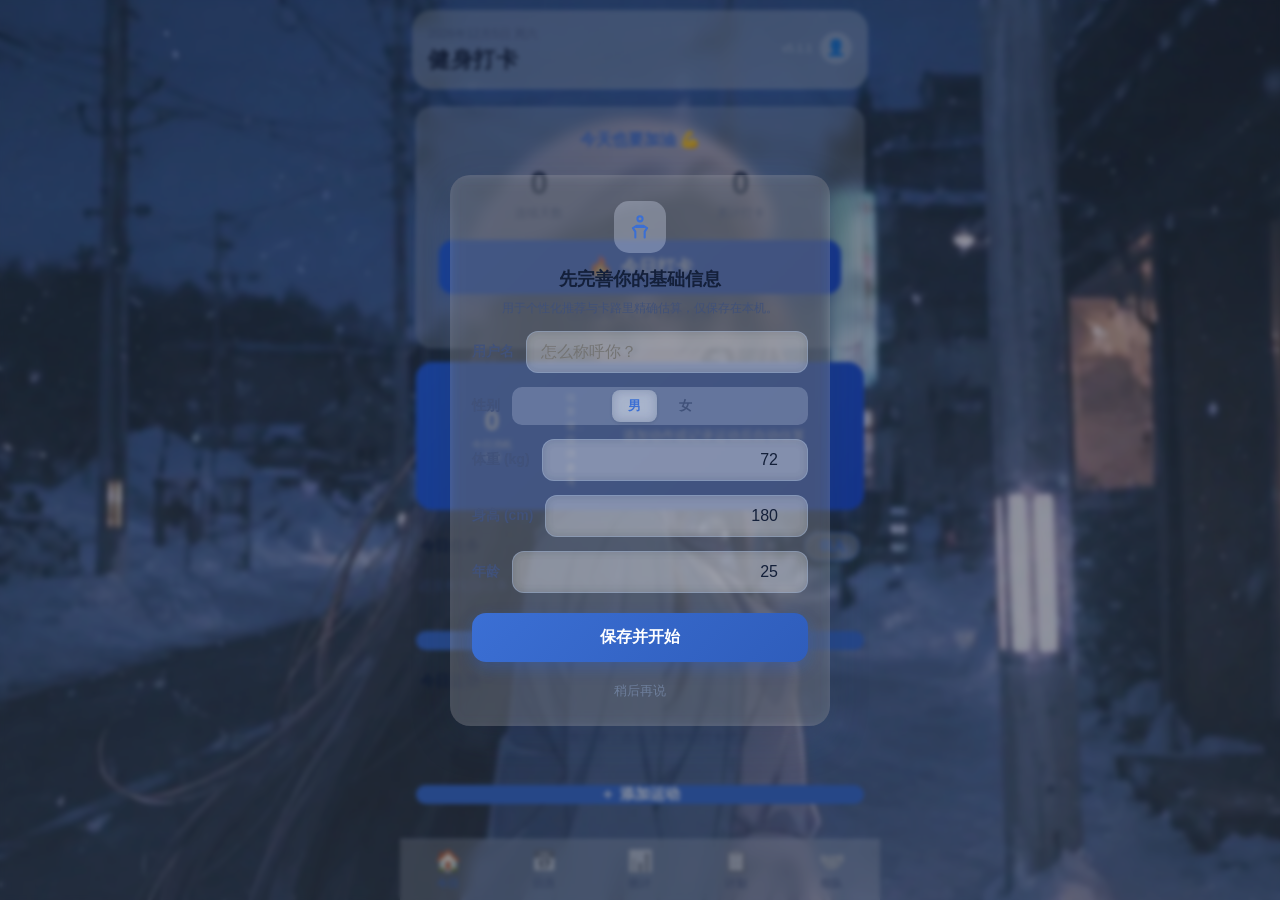
==== commit 90fd1f32: "fix: 修复手机端无法创建房间（v5.1.1） 三处根因： 1. rooms 上的触发器 rooms_autoadd_owner 建房瞬间已把房主写入成员表，    客户端随后再插一次必然撞主键（4" ====
--- a/preview.html
+++ b/preview.html
@@ -1271,6 +1271,8 @@
 
         <div class="danger-zone">
           <button class="btn-ghost" id="exportBtn">导出数据</button>
+          <button class="btn-ghost" id="importBtn">导入数据</button>
+          <input type="file" id="importFile" accept="application/json,.json" hidden />
           <button class="btn-ghost danger" id="resetBtn">清空所有数据</button>
         </div>
       </section>
@@ -1641,7 +1643,7 @@
    注意：留空时组队页会显示「未配置」指引，不会报错、不影响打卡。
    ============================================================ */
 window.FIT_CLOUD_CONFIG = {
-  envId: "sports-d6gxbwqzaaabf04d5",  // CloudBase 环境 ID（也可直接粘完整域名，会被自动归一化）
+  envId: "",  // CloudBase 环境 ID（也可直接粘完整域名，会被自动归一化）
   accessKey: ""                        // 可选，Publishable Key；留空即可
 };
 
@@ -2627,7 +2629,7 @@
   ];
 
   /* ---------- 应用版本（主界面右上角标识，确认是否运行最新版） ---------- */
-  var APP_VERSION = "5.1.0";
+  var APP_VERSION = "5.1.1";
 
   /* ---------- 数据层（单机版：统一存储，无登录） ---------- */
   var DATA_KEY = "fitapp_data";
@@ -3847,6 +3849,35 @@
     toast("数据已导出");
   }
 
+  /* 导入备份：写入 localStorage 后走标准 load()，复用全部旧版本迁移逻辑 */
+  function importData(file) {
+    if (!file) return;
+    var reader = new FileReader();
+    reader.onload = function () {
+      try {
+        var obj = JSON.parse(String(reader.result || ""));
+        if (!obj || typeof obj !== "object" || Array.isArray(obj)) throw new Error("不是有效的备份文件");
+        if (!obj.tasks && !obj.records && !obj.plan) throw new Error("文件里没有打卡数据");
+        if (!confirm("导入会覆盖这台设备上的现有数据，确定继续？")) return;
+        localStorage.setItem(DATA_KEY, JSON.stringify(obj));
+        load();                    // 归一化 + 旧数据迁移
+        ensurePlan(false);
+        save();
+        applyTheme();              // 主题与壁纸随备份恢复
+        renderAppTitle();
+        renderSceneSwitch();
+        renderGenderToggle();
+        refreshAll();
+        renderCalendar();
+        toast("数据已导入");
+      } catch (e) {
+        toast("导入失败：" + ((e && e.message) || "文件无法解析"));
+      }
+    };
+    reader.onerror = function () { toast("导入失败：读取文件出错"); };
+    reader.readAsText(file);
+  }
+
   /* ============================================================
      分步打卡向导（一次一个动作 + 滚轮调重量/组数/次数）
      ============================================================ */
@@ -4402,9 +4433,21 @@
 
   function cloudOn() { return !!(CLOUD_ON && CLOUD && CLOUD.isConfigured()); }
   function isCloudReady() { return cloudOn() && cloud.ready && !!cloud.user; }
+  /* 唯一约束冲突（23505）：多半是「已经在里面了」，不算真失败。
+     ⚠️ CloudBase 把外键违规（23503）也包成 HTTP 409，所以不能只看状态码，
+        必须先排除外键，否则会把「资料没建好」误判成「重复」而悄悄吞掉。 */
+  function isDupErr(e) {
+    if (!e) return false;
+    var c = String(e.code || "");
+    var m = String(e.message || "");
+    if (/23503|foreign key/i.test(c + " " + m)) return false;
+    if (/23505|duplicate|unique/i.test(c + " " + m)) return true;
+    return e.status === 409;
+  }
   function cloudErr(e) {
     var msg = (e && e.message) ? e.message : "网络异常";
     var st = e && (e.status || e.statusCode);
+    var code = String((e && (e.code || e.error_code)) || "");
     if (st === 403) {
       return "403 来源被拒绝：请到云开发控制台 → 环境配置 → 安全来源，把本站域名加入安全域名";
     }
@@ -4412,6 +4455,19 @@
        拿不到状态码——按同一原因（安全来源白名单）给出可操作提示 */
     if (/failed to fetch|load failed|networkerror|network request failed|blocked by cors/i.test(msg)) {
       return "跨域请求被拒绝：请把本站域名加进云开发控制台 → 环境配置 → 安全来源的安全域名（约 1-2 分钟生效）";
+    }
+    /* CloudBase 把 PostgreSQL 的 SQLSTATE 包成 DATABASE_xxxxx，这里翻成中文可操作提示 */
+    if (/42501/.test(code) || /row-level security/i.test(msg)) {
+      return "数据库拒绝了该操作（RLS）：请在云开发控制台重跑一次建表脚本 cloudbase/schema.sql";
+    }
+    if (/23503/.test(code) || /foreign key/i.test(msg)) {
+      return "云端资料还没建好：请回到首页下拉刷新，看到「已同步」后再试";
+    }
+    if (/23505/.test(code) || /duplicate key/i.test(msg)) {
+      return "已经加入过了，刷新页面即可";
+    }
+    if (/42703|42P01|PGRST/.test(code)) {
+      return "云端表结构不完整：请在云开发控制台重跑一次 cloudbase/schema.sql";
     }
     return msg;
   }
@@ -4577,10 +4633,18 @@
   function createRoom(name, goalValue) {
     if (!isCloudReady()) { toast("正在连接云端，请稍候"); return Promise.resolve(false); }
     var goal = Math.max(1, parseInt(goalValue, 10) || 30);
-    return insertRoomWithCode(name, goal, 0).then(function (rows) {
+    /* 先补资料：rooms.owner 有指向 profiles(id) 的外键，
+       资料缺失时建房会直接报 23503。force=true 强制补一次，成本一次请求。 */
+    return pushProfile(true).then(function () {
+      return insertRoomWithCode(name, goal, 0);
+    }).then(function (rows) {
       var room = rows && rows[0];
       if (!room) throw new Error("创建房间失败");
+      /* 建房触发器 rooms_autoadd_owner 已经把房主写进成员表，
+         这里再插一次是给「没建触发器」的库兜底；撞主键说明已在房内，忽略即可。
+         ⚠️ 不能改用 upsert：成员表刻意不开 UPDATE 策略，merge-duplicates 会被 RLS 拒。 */
       return CLOUD.insert("room_members", [{ room_id: room.id, user_id: cloud.user.id }])
+        .catch(function (e) { if (!isDupErr(e)) throw e; return []; })
         .then(function () { return pushSummary(todayKey()); })
         .then(function () { cloud.room = room; return loadRoomData(); })
         .then(function () {
@@ -4596,16 +4660,20 @@
     if (!isCloudReady()) { toast("正在连接云端，请稍候"); return Promise.resolve(false); }
     var c = SOCIAL.normalizeCode(code);
     if (!SOCIAL.isValidCode(c)) { toast("邀请码是 6 位字母或数字"); return Promise.resolve(false); }
-    return CLOUD.rpc("join_room_by_code", { p_code: c }).then(function (rows) {
-      var room = rows && rows[0];
-      if (!room) throw new Error("房间不存在");
-      cloud.room = room;
-      return pushSummary(todayKey())
-        .then(loadRoomData)
-        .then(function () { renderRoom(); toast("已加入 " + room.name); return true; });
-    }).catch(function (e) {
-      toast("加入失败：" + cloudErr(e)); return false;
-    });
+    /* 同上：room_members.user_id 也有指向 profiles(id) 的外键，先确保资料存在 */
+    return pushProfile(true)
+      .then(function () { return CLOUD.rpc("join_room_by_code", { p_code: c }); })
+      .then(function (rows) {
+        var room = rows && rows[0];
+        if (!room) throw new Error("房间不存在");
+        cloud.room = room;
+        return pushSummary(todayKey())
+          .then(loadRoomData)
+          .then(function () { renderRoom(); toast("已加入 " + room.name); return true; });
+      })
+      .catch(function (e) {
+        toast("加入失败：" + cloudErr(e)); return false;
+      });
   }
   function leaveRoom() {
     if (!isCloudReady() || !cloud.room) return Promise.resolve(false);
@@ -4937,6 +5005,12 @@
     $("btnFinish").addEventListener("click", finishSheet);
     $("btnUndo").addEventListener("click", undoToday);
     $("exportBtn").addEventListener("click", exportData);
+    $("importBtn").addEventListener("click", function () { $("importFile").click(); });
+    $("importFile").addEventListener("change", function (e) {
+      var f = e.target.files && e.target.files[0];
+      importData(f);
+      e.target.value = "";   // 清空以便重复导入同一个文件
+    });
     $("resetBtn").addEventListener("click", function () {
       if (confirm("确定清空所有打卡数据？此操作不可恢复。")) {
         data = blankData(); ensurePlan(true); save(); refreshAll(); renderSceneSwitch(); renderGenderToggle(); toast("已清空");
@@ -5536,7 +5610,9 @@
       completeCurrent: completeCurrent,
       renderWizardStep: renderWizardStep,
       openWizard: openWizard,
-      closeWizard: closeWizard
+      closeWizard: closeWizard,
+      exportData: exportData,
+      importData: importData
     };
   } catch (e) {}
 
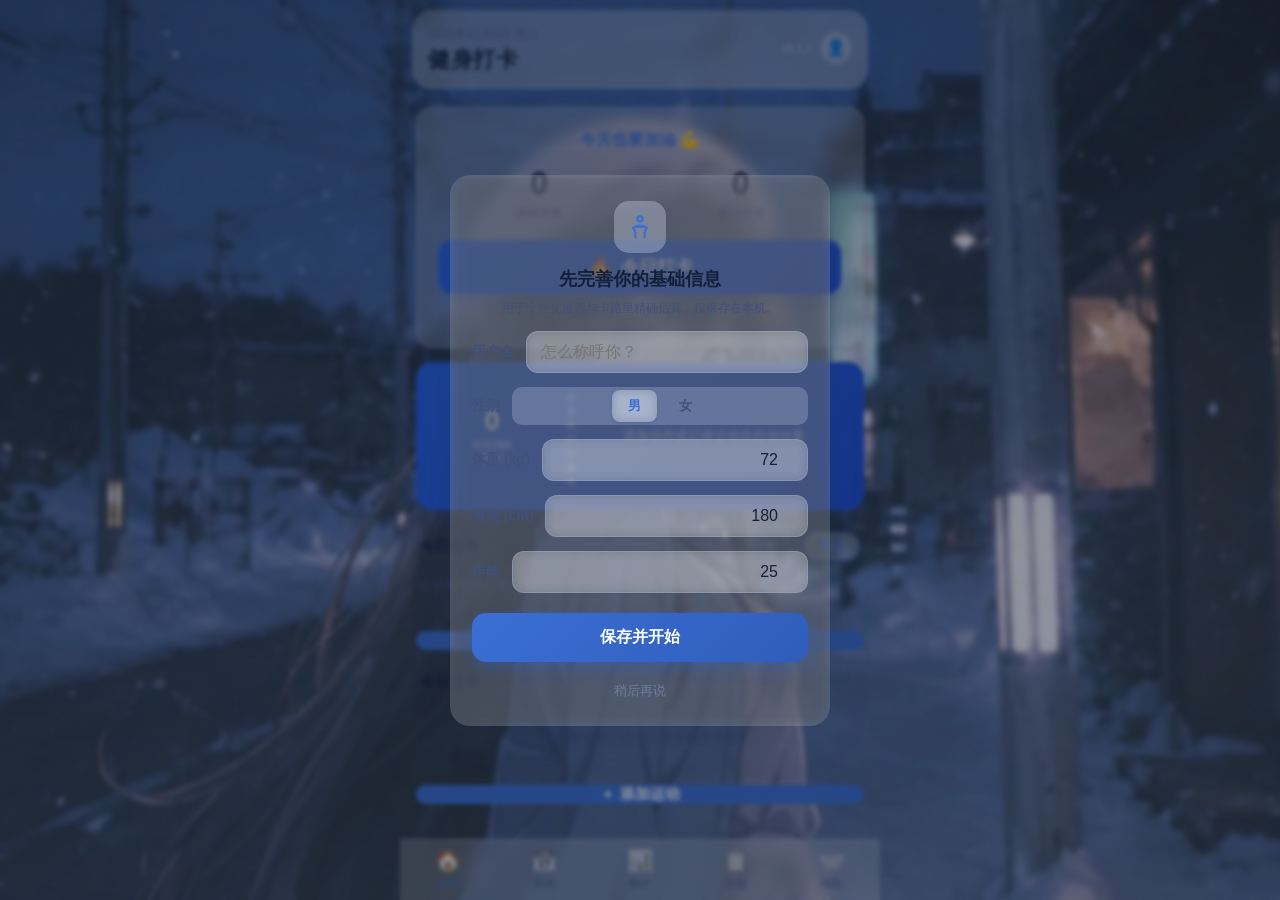
==== commit ffc56c9a: "feat: 组队看板自动刷新，修复「看不到后加入的队友」（v5.1.2） CloudBase 的 PG 模式没有 Realtime 订阅，成员列表原先只在「切到组队页那一刻」 和手动点刷新时拉一次，因" ====
--- a/preview.html
+++ b/preview.html
@@ -2629,7 +2629,7 @@
   ];
 
   /* ---------- 应用版本（主界面右上角标识，确认是否运行最新版） ---------- */
-  var APP_VERSION = "5.1.1";
+  var APP_VERSION = "5.1.2";
 
   /* ---------- 数据层（单机版：统一存储，无登录） ---------- */
   var DATA_KEY = "fitapp_data";
@@ -4687,10 +4687,57 @@
       .catch(function (e) { toast("退出失败：" + cloudErr(e)); return false; });
   }
 
+  /* ---------- 组队看板自动刷新（轮询） ----------
+     CloudBase 的 PG 模式没有 Realtime 订阅，队友加入 / 打卡不会推送过来，
+     所以只能定时拉。要点：
+       · 只在「已进房 + 页面可见」时跑，后台标签页不空转；
+       · 数据没变化就不重绘 —— 重绘会重建 DOM，正在输入的内容会被清掉；
+       · 失败完全静默，不打断用户（下次轮询自然会恢复）。 */
+  var ROOM_POLL_MS = 20000;
+  var roomPollTimer = null;
+  var roomSigCache = "";
+  function roomSignature() {
+    var m = (cloud.members || []).map(function (x) {
+      return x.user_id + ":" + (x.nickname || "") + ":" + (x.emoji || "") + ":" + (x.streak || 0);
+    }).join("|");
+    var s = (cloud.summaries || []).map(function (r) {
+      return r.user_id + ":" + r.day + ":" + (r.checked ? 1 : 0) + ":" + (r.done_count || 0) + ":" + (r.kcal || 0);
+    }).join("|");
+    return m + "#" + s;
+  }
+  function pollRoom() {
+    if (!isCloudReady() || !cloud.room) return Promise.resolve(false);
+    if (typeof document !== "undefined" && document.hidden) return Promise.resolve(false);
+    if (cloud.syncing) return Promise.resolve(false);           // 正在上报，别并发
+    var before = roomSignature();
+    var prevCount = (cloud.members || []).length;
+    return loadRoomData().then(function () {
+      var after = roomSignature();
+      if (after === before) return false;
+      renderRoom();
+      var now = (cloud.members || []).length;
+      if (now > prevCount) toast("有队友加入了房间 👋");
+      return true;
+    }).catch(function () { return false; });
+  }
+  function startRoomPolling() {
+    if (roomPollTimer) return;
+    roomPollTimer = setInterval(function () { pollRoom(); }, ROOM_POLL_MS);
+  }
+  function stopRoomPolling() {
+    if (!roomPollTimer) return;
+    clearInterval(roomPollTimer);
+    roomPollTimer = null;
+  }
+
   /* ---------- 渲染：账号卡 ---------- */
   function isRoomTab() { var p = $("panel-room"); return !!(p && p.classList.contains("active")); }
   function isTodayTab() { var p = $("panel-today"); return !!(p && p.classList.contains("active")); }
-  function renderRoom() { renderRoomAccount(); renderRoomBody(); renderHeaderAccount(); if (isTodayTab()) renderTodayMates(); }
+  function renderRoom() {
+    /* 有房间就开轮询（退房 / 登出 / 降级后自动停），重复调用是安全的 */
+    if (isCloudReady() && cloud.room) startRoomPolling(); else stopRoomPolling();
+    renderRoomAccount(); renderRoomBody(); renderHeaderAccount(); if (isTodayTab()) renderTodayMates();
+  }
 
   /* 首页右上角账号入口 */
   function renderHeaderAccount() {
@@ -5201,6 +5248,11 @@
     });
     window.addEventListener("resize", function () {
       if ($("panel-stats").classList.contains("active")) renderStats();
+    });
+    /* 回到前台（切回标签页 / 从后台唤醒）立刻拉一次看板：
+       后台期间轮询是停的，回来时数据往往已经过期了 */
+    document.addEventListener("visibilitychange", function () {
+      if (!document.hidden) pollRoom();
     });
     /* 分步打卡向导 */
     $("wizDone").addEventListener("click", completeCurrent);
@@ -5586,6 +5638,12 @@
       leaveRoom: leaveRoom,
       renderRoom: renderRoom,
       showTab: showTab,
+      /* 看板轮询（v5.1.2：PG 无 Realtime，靠定时拉取） */
+      pollRoom: pollRoom,
+      startRoomPolling: startRoomPolling,
+      stopRoomPolling: stopRoomPolling,
+      roomSignature: roomSignature,
+      isPolling: function () { return !!roomPollTimer; },
       openAccount: openAccount,
       sendAccountCode: sendAccountCode,
       verifyAccountCode: verifyAccountCode,
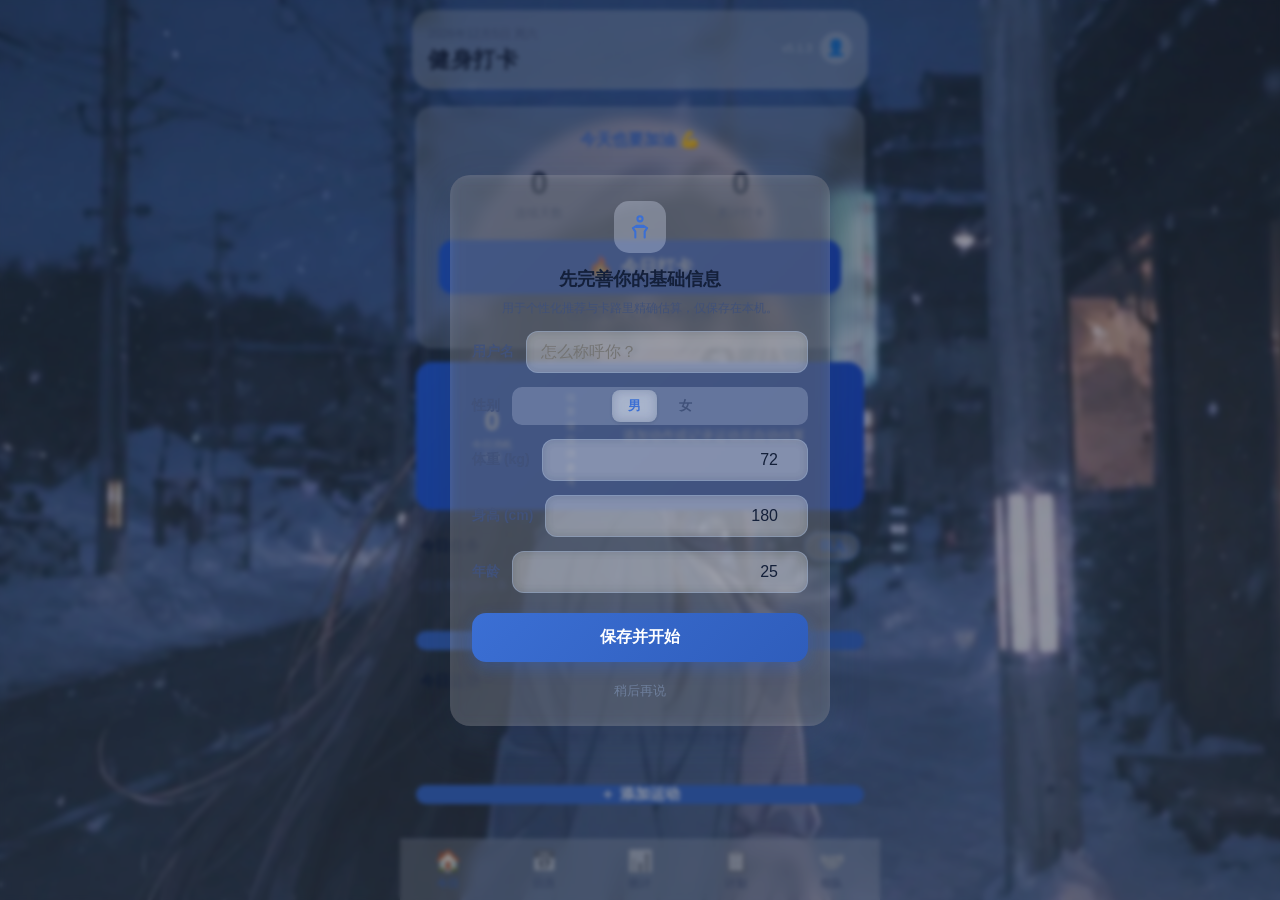
==== commit a66552d8: "v5.1.3 自定义头像 + 界面字体设置 自定义头像 - 账号弹层新增头像区：30 个预设 emoji 任选，或上传自己的图片 - 上传走 canvas：居中裁剪 128px + 白底 + JPEG" ====
--- a/preview.html
+++ b/preview.html
@@ -31,17 +31,32 @@
   --shadow-sm: 0 1px 2px rgba(15,23,42,0.05);
   --shadow: 0 4px 14px rgba(37,99,235,0.10);
   --shadow-lg: 0 10px 30px rgba(37,99,235,0.16);
-}
+  /* 界面字体栈（唯一来源，切换靠 html[data-font] 覆盖这一个变量） */
+  --font-ui: -apple-system, BlinkMacSystemFont, "Segoe UI", "PingFang SC", "Hiragino Sans GB", "Microsoft YaHei", sans-serif;
+}
+
+/* 字体方案：与主题同思路，只改 <html data-font="…"> 一个属性即全局生效 */
+html[data-font="serif"] {
+  --font-ui: "Songti SC", "STSong", "Source Han Serif SC", "Noto Serif SC", "SimSun", Georgia, "Times New Roman", serif;
+}
+html[data-font="round"] {
+  --font-ui: "Hiragino Maru Gothic ProN", "Yuanti SC", "YouYuan", "HYQiHei", "PingFang SC", "Microsoft YaHei", sans-serif;
+}
+/* 等宽数字：界面字体不变，只让数字按等宽对齐（卡路里 / 组数 / 日历日期不再跳动） */
+html[data-font="mono"] { font-variant-numeric: tabular-nums; font-feature-settings: "tnum" 1; }
 
 * { box-sizing: border-box; -webkit-tap-highlight-color: transparent; }
 
 html, body {
   margin: 0; padding: 0;
   background: #E8EDF6;
-  font-family: -apple-system, BlinkMacSystemFont, "Segoe UI", "PingFang SC", "Hiragino Sans GB", "Microsoft YaHei", sans-serif;
+  font-family: var(--font-ui);
   color: var(--text);
   -webkit-font-smoothing: antialiased;
 }
+
+/* 表单控件默认不继承字体，不写这条的话切字体时输入框/按钮会「纹丝不动」 */
+button, input, select, textarea { font-family: inherit; }
 
 #app {
   max-width: 480px;
@@ -656,6 +671,28 @@
 .profile-ico svg { width: 28px; height: 28px; }
 .profile-title { font-size: 18px; font-weight: 700; color: var(--text); text-align: center; }
 .profile-sub { font-size: 12px; color: var(--text-sub); text-align: center; line-height: 1.5; margin-top: -6px; }
+
+/* ---------- 头像（emoji 预设 + 自定义图片） ---------- */
+.avatar-block { margin: 12px 0 6px; text-align: center; }
+.avatar-preview {
+  width: 68px; height: 68px; margin: 0 auto 8px; border-radius: 50%;
+  display: flex; align-items: center; justify-content: center;
+  font-size: 34px; line-height: 1; background: var(--card-2, rgba(127,127,127,.14));
+  border: 2px solid var(--line); overflow: hidden;
+}
+.avatar-tip { font-size: 12px; color: var(--text-sub); margin-bottom: 8px; }
+.avatar-grid { display: grid; grid-template-columns: repeat(6, 1fr); gap: 6px; margin-bottom: 10px; }
+.avatar-opt {
+  font-size: 21px; line-height: 1; padding: 7px 0; border-radius: 10px;
+  border: 1.5px solid var(--line); background: transparent; cursor: pointer;
+}
+.avatar-opt.sel { border-color: var(--primary); background: var(--card-2, rgba(127,127,127,.14)); }
+.avatar-actions { display: flex; gap: 8px; justify-content: center; }
+.avatar-actions .btn-ghost { padding: 7px 14px; font-size: 13px; }
+/* 圆形头像（看板 / 队友卡 / 顶部账号入口）：有图片时由 img 撑满 */
+.avatar-img { width: 100%; height: 100%; border-radius: 50%; object-fit: cover; display: block; }
+.has-img { padding: 0 !important; overflow: hidden; background: none !important; }
+
 .profile-field { display: flex; align-items: center; justify-content: space-between; gap: 12px; }
 .profile-field > label { font-size: 14px; color: var(--text-sub); font-weight: 600; white-space: nowrap; }
 .profile-field input {
@@ -1094,6 +1131,26 @@
 }
 .theme-upload-clear { border: 1.5px solid var(--line); background: #fff; color: var(--text-sub); border-radius: 12px; padding: 12px 14px; font-size: 13px; font-weight: 600; cursor: pointer; }
 .theme-wallpaper-name { font-size: 11.5px; color: var(--text-hint); text-align: center; }
+
+/* ---------- 界面字体 ---------- */
+.theme-section-title {
+  font-size: 12.5px; font-weight: 700; color: var(--text-sub);
+  margin: 16px 0 2px; padding-top: 12px; border-top: 1px solid var(--line-soft);
+}
+.font-grid { display: grid; grid-template-columns: repeat(4, 1fr); gap: 6px; margin-top: 6px; }
+.font-item {
+  border: 2px solid var(--line); border-radius: 12px; background: #fff;
+  padding: 9px 2px 7px; text-align: center; cursor: pointer; transition: border-color .18s, transform .12s;
+}
+.font-item:active { transform: scale(.97); }
+.font-item.sel { border-color: var(--primary); box-shadow: 0 0 0 3px var(--primary-50); }
+.font-sample { font-size: 19px; font-weight: 700; line-height: 1.3; color: var(--text); }
+.font-sample.sample-serif { font-family: "Songti SC", "STSong", "Source Han Serif SC", "Noto Serif SC", "SimSun", Georgia, serif; }
+.font-sample.sample-round { font-family: "Hiragino Maru Gothic ProN", "Yuanti SC", "YouYuan", "HYQiHei", "PingFang SC", sans-serif; }
+.font-sample.sample-mono { font-variant-numeric: tabular-nums; font-feature-settings: "tnum" 1; }
+.font-label { font-size: 11px; font-weight: 700; color: var(--text-sub); margin-top: 4px; }
+.font-item.sel .font-label { color: var(--primary); }
+.font-note { font-size: 11px; color: var(--text-hint); text-align: center; margin-top: 6px; }
 
 </style>
 </head>
@@ -1266,7 +1323,7 @@
           </div>
           <div class="settings-note">身体数据用于卡路里精确估算（身高/年龄/性别参与基础代谢计算），仅本地保存。</div>
           <button class="btn-ghost" id="editProfileBtn" style="margin-top:12px;width:100%">完善个人信息</button>
-          <button class="btn-ghost" id="themeBtn" style="margin-top:8px;width:100%">🎨 主题与壁纸</button>
+          <button class="btn-ghost" id="themeBtn" style="margin-top:8px;width:100%">🎨 主题 / 壁纸 / 字体</button>
         </div>
 
         <div class="danger-zone">
@@ -1360,8 +1417,8 @@
   <!-- 主题与壁纸 -->
   <div class="profile-overlay" id="themeOverlay" hidden>
     <div class="profile-card theme-card">
-      <div class="profile-title">主题与壁纸</div>
-      <div class="profile-sub">选一个主题，或上传自己的壁纸作为背景。</div>
+      <div class="profile-title">主题 · 壁纸 · 字体</div>
+      <div class="profile-sub">选一个主题，上传自己的壁纸，也可以换一套界面字体。</div>
 
       <div class="theme-grid" id="themeGrid"></div>
 
@@ -1374,6 +1431,10 @@
       </div>
       <div class="theme-wallpaper-name" id="wallpaperName"></div>
 
+      <div class="theme-section-title">界面字体</div>
+      <div class="font-grid" id="fontGrid"></div>
+      <div class="font-note" id="fontNote"></div>
+
       <button class="profile-save" id="themeSave">完成</button>
     </div>
   </div>
@@ -1383,6 +1444,18 @@
     <div class="profile-card">
       <div class="profile-title" id="accountTitle">账号</div>
       <div class="profile-sub" id="accountSub">—</div>
+
+      <!-- 头像：预设 emoji + 自定义图片（队友看板会同步显示） -->
+      <div class="avatar-block">
+        <div class="avatar-preview" id="avatarPreview">💪</div>
+        <div class="avatar-tip">选一个表情，或上传自己的图片</div>
+        <div class="avatar-grid" id="avatarGrid"></div>
+        <div class="avatar-actions">
+          <button class="btn-ghost" id="avatarUploadBtn" type="button">上传图片</button>
+          <button class="btn-ghost" id="avatarClearBtn" type="button" hidden>用回表情</button>
+        </div>
+        <input type="file" id="avatarFile" accept="image/*" hidden />
+      </div>
 
       <div class="profile-field">
         <label>邮箱</label>
@@ -2142,16 +2215,21 @@
     if (userId) row.user_id = userId;
     return row;
   }
-  /* 个人资料行：id 必须等于 auth.uid()，RLS 才放行 */
-  function profileRow(userId, nickname, emoji, streaks) {
+  /* 个人资料行：id 必须等于 auth.uid()，RLS 才放行。
+     avatar 为可选的自定义图片头像（压缩后的 dataURL，约 5~8KB）。
+     ⚠️ 只有当它真的有值 / 调用方显式要求时才写进 row ——
+        老库没有 avatar 列，写了会报 42703，所以由调用方决定。 */
+  function profileRow(userId, nickname, emoji, streaks, avatar) {
     var s = streaks || {};
-    return {
+    var row = {
       id: userId,
       nickname: normNickname(nickname),
       emoji: emoji || "💪",
       streak: Math.max(0, Number(s.current) || 0),
       total_days: Math.max(0, Number(s.total) || 0)
     };
+    if (avatar != null) row.avatar = avatar;
+    return row;
   }
 
   /* ---------- 云端摘要行 → 聚合视图 ---------- */
@@ -2207,6 +2285,7 @@
         id: m.user_id,
         nickname: normNickname(m.nickname),
         emoji: m.emoji || "💪",
+        avatar: m.avatar || "",
         streak: Math.max(0, Number(m.streak) || 0),
         totalDays: Math.max(0, Number(m.total_days) || 0),
         todayChecked: !!(t && t.checked),
@@ -2629,7 +2708,7 @@
   ];
 
   /* ---------- 应用版本（主界面右上角标识，确认是否运行最新版） ---------- */
-  var APP_VERSION = "5.1.2";
+  var APP_VERSION = "5.1.3";
 
   /* ---------- 数据层（单机版：统一存储，无登录） ---------- */
   var DATA_KEY = "fitapp_data";
@@ -2652,8 +2731,11 @@
       scene: "home",     // home | gym ：当前训练场景
       username: "",      // 用户名（用于首页问候等个性化称呼）
       appTitle: "健身打卡", // 首页 header 标题（统计页设置可改）
+      avatar: "",       // 头像 emoji（空则用默认 💪）
+      avatarImage: "",  // 自定义头像图片（压缩后的 dataURL；空表示用 emoji）
       theme: "snow",     // 主题 key（空或 plain = 蓝白；night/snow/neon/warm）；默认「雪光柔白」
       wallpaper: "",     // 自定义壁纸 dataURL（空则用内置壁纸）
+      font: "",          // 界面字体 key（空或 sans = 系统无衬线；serif/round/mono）
       profileDone: false // 是否已确认过「默认信息」（首次引导完成后置 true）
     };
   }
@@ -2677,8 +2759,11 @@
       if (data.scene !== "home" && data.scene !== "gym") data.scene = "home";
       if (typeof data.username !== "string") data.username = "";
       if (typeof data.appTitle !== "string" || !data.appTitle) data.appTitle = "健身打卡";
+      if (typeof data.avatar !== "string") data.avatar = "";          // v5.1.3 头像 emoji
+      if (typeof data.avatarImage !== "string") data.avatarImage = ""; // v5.1.3 自定义图片头像
       if (typeof data.theme !== "string") data.theme = "";
       if (typeof data.wallpaper !== "string") data.wallpaper = "";
+      if (typeof data.font !== "string") data.font = "";   // v5.1.3 界面字体
       if (typeof data.profileDone !== "boolean") data.profileDone = false;
       /* v4.0.0 打卡逻辑重构 · 旧数据迁移：
          把旧的 checkedIn 状态位归一为 confirmed（派生层唯一保留的显式确认标志），
@@ -4477,16 +4562,92 @@
   }
   function myNickname() { return getUsername() || "我"; }
 
+  /* ---------- 头像（v5.1.3）----------
+     两种形态：预设 emoji，或用户自己上传的压缩图片（dataURL）。
+     显示优先级：图片 > emoji > 默认 💪。
+     同步：profiles.emoji / profiles.avatar —— 队友那侧靠 v5.1.2 的轮询，
+     20 秒内自动更新（roomSignature 里已把 avatar 指纹算进去）。 */
+  var AVATAR_EMOJIS = ["💪", "🏋️", "🤸", "🧘", "🏃", "🚴",
+                       "🏊", "⛹️", "🥊", "🦾", "⚡", "🔥",
+                       "🐉", "🦍", "🐯", "🦊", "🐼", "🐨",
+                       "🐶", "🐱", "🚀", "⭐", "🌙", "☀️",
+                       "🌈", "🍎", "🥦", "🥑", "💎", "🎯"];
+  function myAvatarEmoji() { return (typeof data.avatar === "string" && data.avatar) ? data.avatar : ROOM_EMOJI; }
+  function myAvatarImage() { return (typeof data.avatarImage === "string") ? data.avatarImage : ""; }
+  /* 把一个元素画成头像：有图片放 img，否则放 emoji 文本 */
+  function paintAvatar(el, emoji, image) {
+    if (!el) return;
+    el.innerHTML = "";
+    if (image) {
+      var img = document.createElement("img");
+      img.src = image;
+      img.alt = "头像";
+      img.className = "avatar-img";
+      el.appendChild(img);
+      el.classList.add("has-img");
+    } else {
+      el.classList.remove("has-img");
+      el.textContent = emoji || ROOM_EMOJI;
+    }
+  }
+  /* 选 emoji：同时清掉图片头像（两者互斥） */
+  function setAvatarEmoji(e) {
+    data.avatar = e || "";
+    data.avatarImage = "";
+    save();
+    afterAvatarChange();
+  }
+  /* 存图片头像（传入的必须是已压缩好的 dataURL） */
+  function setAvatarImage(dataUrl) {
+    data.avatarImage = dataUrl || "";
+    save();
+    afterAvatarChange();
+  }
+  function clearAvatarImage() {
+    data.avatarImage = "";
+    save();
+    afterAvatarChange();
+  }
+  /* 换头像后：立刻上云 + 重渲染（自己这侧即时生效，不等云端回写） */
+  function afterAvatarChange() {
+    renderHeaderAccount();
+    renderAvatarPicker();
+    if (isCloudReady()) {
+      pushProfile(true).then(function () { return loadRoomData(); })
+        .then(renderRoom).catch(function () {});
+    } else {
+      renderRoom();
+    }
+  }
+
   /* ---------- 上报：资料 + 每日摘要 ---------- */
   /* 昵称/连胜变化才上报，避免每次打卡都多打一次请求 */
   function pushProfile(force) {
     if (!isCloudReady()) return Promise.resolve();
     var s = computeStreaks();
-    var sig = myNickname() + "|" + s.current + "|" + s.total;
+    var sig = myNickname() + "|" + s.current + "|" + s.total + "|" + myAvatarEmoji() + "|" +
+      (myAvatarImage() ? myAvatarImage().slice(-24) : "");
     if (!force && sig === profileSig) return Promise.resolve();
-    var row = SOCIAL.profileRow(cloud.user.id, myNickname(), ROOM_EMOJI, s);
+    var row = SOCIAL.profileRow(cloud.user.id, myNickname(), myAvatarEmoji(), s,
+      cloud.hasAvatar === false ? null : myAvatarImage());
     row.updated_at = new Date().toISOString();
-    return CLOUD.upsert("profiles", [row], "id").then(function () { profileSig = sig; });
+    return CLOUD.upsert("profiles", [row], "id").then(function () { profileSig = sig; })
+      .catch(function (e) {
+        /* 老库没有 avatar 列（42703 未定义列 / PGRST204）：去掉该列重试一次，
+           并记住这件事，之后都不再带 —— 没跑补丁也能正常用，只是队友看不到图片头像 */
+        if (!noAvatarCol(e) || cloud.hasAvatar === false) throw e;
+        cloud.hasAvatar = false;
+        var row2 = SOCIAL.profileRow(cloud.user.id, myNickname(), myAvatarEmoji(), s, null);
+        row2.updated_at = new Date().toISOString();
+        return CLOUD.upsert("profiles", [row2], "id").then(function () { profileSig = sig; });
+      });
+  }
+  /* 判断「profiles 表里还没有 avatar 列」 */
+  function noAvatarCol(e) {
+    if (!e) return false;
+    var c = String(e.code || "");
+    var m = String(e.message || "");
+    return /42703|PGRST204|does not exist/i.test(c + " " + m) && /avatar/i.test(c + " " + m);
   }
   function pushSummary(day) {
     if (!isCloudReady()) return Promise.resolve();
@@ -4557,13 +4718,34 @@
     var from = SOCIAL.monthStart(today);
     var w = SOCIAL.weekStart(today);
     var start = (from < w) ? from : w;
+    var sel = cloud.hasAvatar === false
+      ? "user_id,joined_at,profiles(nickname,emoji,streak,total_days)"
+      : "user_id,joined_at,profiles(nickname,emoji,streak,total_days,avatar)";
     return CLOUD.select("room_members", {
-      select: "user_id,joined_at,profiles(nickname,emoji,streak,total_days)",
+      select: sel,
       room_id: "eq." + cloud.room.id
+    }).catch(function (e) {
+      /* 同上：老库没 avatar 列 → 降级重试一次，之后都用不带列的写法 */
+      if (!noAvatarCol(e) || cloud.hasAvatar === false) throw e;
+      cloud.hasAvatar = false;
+      return CLOUD.select("room_members", {
+        select: "user_id,joined_at,profiles(nickname,emoji,streak,total_days)",
+        room_id: "eq." + cloud.room.id
+      });
     }).then(function (rows) {
       cloud.members = (rows || []).map(function (m) {
         var p = m.profiles || {};
-        return { user_id: m.user_id, nickname: p.nickname, emoji: p.emoji, streak: p.streak, total_days: p.total_days };
+        return {
+          user_id: m.user_id, nickname: p.nickname, emoji: p.emoji,
+          avatar: p.avatar || "", streak: p.streak, total_days: p.total_days
+        };
+      });
+      /* 自己那一行用本地头像覆盖：刚换完头像要立刻可见，不等云端回写 */
+      cloud.members.forEach(function (m) {
+        if (cloud.user && m.user_id === cloud.user.id) {
+          m.emoji = myAvatarEmoji();
+          m.avatar = myAvatarImage();
+        }
       });
       var ids = cloud.members.map(function (m) { return m.user_id; });
       if (!ids.length) return [];
@@ -4697,8 +4879,10 @@
   var roomPollTimer = null;
   var roomSigCache = "";
   function roomSignature() {
+    /* 头像图片很长，只取尾部一段做指纹即可（能感知变化就行） */
     var m = (cloud.members || []).map(function (x) {
-      return x.user_id + ":" + (x.nickname || "") + ":" + (x.emoji || "") + ":" + (x.streak || 0);
+      return x.user_id + ":" + (x.nickname || "") + ":" + (x.emoji || "") + ":" + (x.streak || 0) +
+        ":" + (x.avatar ? x.avatar.slice(-32) : "");
     }).join("|");
     var s = (cloud.summaries || []).map(function (r) {
       return r.user_id + ":" + r.day + ":" + (r.checked ? 1 : 0) + ":" + (r.done_count || 0) + ":" + (r.kcal || 0);
@@ -4743,12 +4927,12 @@
   function renderHeaderAccount() {
     var btn = $("headerAccountBtn"); if (!btn) return;
     if (isCloudReady() && cloud.user) {
-      btn.textContent = ROOM_EMOJI;
+      paintAvatar(btn, myAvatarEmoji(), myAvatarImage());
       btn.title = cloud.user.is_anonymous
-        ? "设备账号 · 点击绑定邮箱"
+        ? "设备账号 · 点击设置头像 / 绑定邮箱"
         : ("账号：" + (cloud.user.email || ""));
     } else {
-      btn.textContent = "👤";
+      paintAvatar(btn, "👤", "");
       btn.title = cloudOn() ? "正在连接云端…" : "账号 / 登录";
     }
   }
@@ -4769,7 +4953,7 @@
       '<div class="tm-list">';
     board.forEach(function (m) {
       h += '<div class="tm-item">' +
-        '<div class="tm-avatar' + (m.todayChecked ? ' done' : '') + '">' + (m.emoji || ROOM_EMOJI) + '</div>' +
+        '<div class="tm-avatar' + (m.todayChecked ? ' done' : '') + '"></div>' +
         '<div class="tm-name">' + escapeHtml((m.id === me ? "我" : m.nickname) || "队友") + '</div>' +
       '</div>';
     });
@@ -4777,6 +4961,8 @@
     h += '<div class="tm-foot">' + (done === board.length ? "全员已打卡 🎉" : "点击展开完整看板") + '</div>';
     h += '</div>';
     box.innerHTML = h; box.hidden = false;
+    var nodes = box.querySelectorAll(".tm-avatar");
+    board.forEach(function (m, i) { if (nodes[i]) paintAvatar(nodes[i], m.emoji, m.avatar); });
     var card = $("tmCard"); if (card) card.addEventListener("click", function () { showTab("room"); });
   }
 
@@ -4838,7 +5024,12 @@
       return;
     }
     if (!cloud.room) { box.innerHTML = roomNoRoomHtml(); bindNoRoom(); return; }
-    box.innerHTML = roomBoardHtml(); bindRoomBoard();
+    box.innerHTML = roomBoardHtml();
+    /* 头像可能是图片，不能用字符串拼进 innerHTML，渲染完再逐个填充 */
+    var anodes = box.querySelectorAll(".rm-avatar");
+    var view = roomView();
+    view.board.forEach(function (m, i) { if (anodes[i]) paintAvatar(anodes[i], m.emoji, m.avatar); });
+    bindRoomBoard();
   }
 
   function roomNotConfiguredHtml() {
@@ -4922,7 +5113,7 @@
     if (!v.board.length) h += '<div class="room-card-sub">还没有成员。</div>';
     v.board.forEach(function (m) {
       h += '<div class="room-member">' +
-        '<div class="rm-avatar' + (m.todayChecked ? ' done' : '') + '">' + m.emoji + '</div>' +
+        '<div class="rm-avatar' + (m.todayChecked ? ' done' : '') + '"></div>' +
         '<div class="rm-main"><div class="rm-name">' + escapeHtml(m.nickname) +
           (m.id === me ? '<span class="me">我</span>' : '') + '</div>' +
         '<div class="rm-meta">连续 ' + m.streak + ' 天 · 累计 ' + m.totalDays + ' 天 · 本周 ' + m.weekKcal + ' 千卡</div></div>' +
@@ -4965,8 +5156,67 @@
 
   /* ---------- 账号：绑定邮箱（匿名 → 正式） ---------- */
   var accountFlow = { email: "", mode: "bind" };
+  /* ---------- 头像选择（账号弹层内） ---------- */
+  function renderAvatarPicker() {
+    var prev = $("avatarPreview"), grid = $("avatarGrid"), clearBtn = $("avatarClearBtn");
+    if (prev) paintAvatar(prev, myAvatarEmoji(), myAvatarImage());
+    var hasImg = !!myAvatarImage(), cur = myAvatarEmoji();
+    if (grid) {
+      grid.innerHTML = "";
+      AVATAR_EMOJIS.forEach(function (e) {
+        var b = document.createElement("button");
+        b.type = "button";
+        b.className = "avatar-opt" + (!hasImg && e === cur ? " sel" : "");
+        b.textContent = e;
+        b.addEventListener("click", function () { setAvatarEmoji(e); });
+        grid.appendChild(b);
+      });
+    }
+    if (clearBtn) clearBtn.hidden = !hasImg;
+  }
+
+  /* 选图 → 居中裁剪成正方形 → 缩到 128px → JPEG 压缩。
+     128px / 质量 0.72 ≈ 5~8KB：界面上头像最大只显示 68px，够用；
+     同时不能太大 —— 队友看板每 20 秒会拉一次 profiles，图片越大流量越夸张。
+     透明 PNG 转 JPEG 会变黑，所以先铺一层白底。 */
+  var AVATAR_PX = 128, AVATAR_QUALITY = 0.72, AVATAR_MAX_CHARS = 200000;
+  function compressAvatar(file, cb, errCb) {
+    var fr = new FileReader();
+    fr.onerror = function () { if (errCb) errCb("读取图片失败"); };
+    fr.onload = function () {
+      var img = new Image();
+      img.onerror = function () { if (errCb) errCb("这个文件不是可用的图片"); };
+      img.onload = function () {
+        try {
+          var cv = document.createElement("canvas");
+          cv.width = AVATAR_PX; cv.height = AVATAR_PX;
+          var ctx = cv.getContext("2d");
+          if (!ctx) { if (errCb) errCb("当前浏览器不支持图片处理"); return; }
+          var side = Math.min(img.width || 1, img.height || 1);
+          var sx = ((img.width || 1) - side) / 2, sy = ((img.height || 1) - side) / 2;
+          ctx.fillStyle = "#ffffff";
+          ctx.fillRect(0, 0, AVATAR_PX, AVATAR_PX);
+          ctx.drawImage(img, sx, sy, side, side, 0, 0, AVATAR_PX, AVATAR_PX);
+          cb(cv.toDataURL("image/jpeg", AVATAR_QUALITY));
+        } catch (e) { if (errCb) errCb("图片处理失败"); }
+      };
+      img.src = String(fr.result);
+    };
+    fr.readAsDataURL(file);
+  }
+  function handleAvatarFile(file) {
+    if (!file) return;
+    if (file.type && !/^image\//.test(file.type)) { toast("请选择图片文件"); return; }
+    compressAvatar(file, function (dataUrl) {
+      if (!dataUrl || dataUrl.length > AVATAR_MAX_CHARS) { toast("图片太大了，换一张小一点的"); return; }
+      setAvatarImage(dataUrl);
+      toast("头像已更新");
+    }, function (msg) { toast(msg || "图片处理失败"); });
+  }
+
   function openAccount() {
     var o = $("accountOverlay"); if (!o) return;
+    renderAvatarPicker();
     $("accountCode").value = "";
     $("accountCodeField").hidden = true;
     $("accountVerifyBtn").hidden = true;
@@ -5273,6 +5523,17 @@
     $("accountOverlay").addEventListener("click", function (e) { if (e.target === $("accountOverlay")) closeAccount(); });
     $("accountEmail").addEventListener("keydown", function (e) { if (e.key === "Enter") sendAccountCode(); });
     $("accountCode").addEventListener("keydown", function (e) { if (e.key === "Enter") verifyAccountCode(); });
+    /* 头像：上传 / 用回表情 */
+    $("avatarUploadBtn").addEventListener("click", function () { var f = $("avatarFile"); if (f) f.click(); });
+    $("avatarFile").addEventListener("change", function (e) {
+      var f = e.target.files && e.target.files[0];
+      handleAvatarFile(f);
+      e.target.value = "";   // 允许连续选同一个文件
+    });
+    $("avatarClearBtn").addEventListener("click", function () {
+      clearAvatarImage();
+      toast("已用回表情头像");
+    });
     /* 首页右上角账号入口 */
     var hab = $("headerAccountBtn");
     if (hab) hab.addEventListener("click", openAccount);
@@ -5404,6 +5665,54 @@
     // 标记「用户自定义壁纸」→ theme.css 据此在任何主题（含 plain）下强制显示壁纸层
     if (data.wallpaper) root.setAttribute("data-wp", "custom");
     else root.removeAttribute("data-wp");
+    applyFont();     // 字体与主题同批应用（备份恢复时也走这里）
+  }
+  /* ---------- 界面字体 ---------- */
+  var DEFAULT_FONT = "sans";
+  var FONTS = [
+    { key: "sans",  name: "无衬线", sample: "健身 Aa", note: "系统默认，最清晰省电" },
+    { key: "serif", name: "衬线",   sample: "健身 Aa", note: "宋体/思源宋体，偏纸质阅读感" },
+    { key: "round", name: "圆体",   sample: "健身 Aa", note: "幼圆/丸ゴシック，柔和可爱（看设备是否自带）" },
+    { key: "mono",  name: "等宽数字", sample: "128 kcal", note: "界面字体不变，只让数字等宽对齐" }
+  ];
+  function fontOf(key) { for (var i = 0; i < FONTS.length; i++) if (FONTS[i].key === key) return FONTS[i]; return null; }
+  /* 字体只影响 <html data-font>，CSS 里用 html[data-font="x"] 覆盖 --font-ui 即可全局生效 */
+  function applyFont() {
+    var root = document.documentElement;
+    var key = data.font || DEFAULT_FONT;
+    if (key && key !== "sans" && fontOf(key)) root.setAttribute("data-font", key);
+    else root.removeAttribute("data-font");
+  }
+  function setFont(key) {
+    data.font = (fontOf(key) && key !== "sans") ? key : "sans";
+    save();
+    applyFont();
+    renderFontGrid();
+  }
+  function renderFontGrid() {
+    var grid = $("fontGrid");
+    if (!grid) return;
+    grid.innerHTML = "";
+    var cur = data.font || DEFAULT_FONT;
+    FONTS.forEach(function (f) {
+      var item = document.createElement("div");
+      item.className = "font-item" + (f.key === cur ? " sel" : "");
+      var s = document.createElement("div");
+      s.className = "font-sample sample-" + f.key;
+      s.textContent = f.sample;
+      var label = document.createElement("div");
+      label.className = "font-label";
+      label.textContent = f.name;
+      item.appendChild(s);
+      item.appendChild(label);
+      item.addEventListener("click", function () { setFont(f.key); });
+      grid.appendChild(item);
+    });
+    var note = $("fontNote");
+    if (note) {
+      var f0 = fontOf(cur) || FONTS[0];
+      note.textContent = f0.note;
+    }
   }
   function setTheme(key) {
     data.theme = (key === "plain") ? "plain" : key;
@@ -5442,7 +5751,7 @@
       grid.appendChild(item);
     });
   }
-  function openTheme() { renderThemeGrid(); updateWallpaperUI(); $("themeOverlay").hidden = false; }
+  function openTheme() { renderThemeGrid(); renderFontGrid(); updateWallpaperUI(); $("themeOverlay").hidden = false; }
   function closeTheme() { $("themeOverlay").hidden = true; }
   function updateWallpaperUI() {
     var clearBtn = $("wallpaperClear");
@@ -5638,6 +5947,20 @@
       leaveRoom: leaveRoom,
       renderRoom: renderRoom,
       showTab: showTab,
+      /* 头像（v5.1.3） */
+      AVATAR_EMOJIS: AVATAR_EMOJIS,
+      myAvatarEmoji: myAvatarEmoji,
+      myAvatarImage: myAvatarImage,
+      setAvatarEmoji: setAvatarEmoji,
+      setAvatarImage: setAvatarImage,
+      clearAvatarImage: clearAvatarImage,
+      renderAvatarPicker: renderAvatarPicker,
+      paintAvatar: paintAvatar,
+      /* 界面字体（v5.1.3） */
+      FONTS: FONTS,
+      applyFont: applyFont,
+      setFont: setFont,
+      renderFontGrid: renderFontGrid,
       /* 看板轮询（v5.1.2：PG 无 Realtime，靠定时拉取） */
       pollRoom: pollRoom,
       startRoomPolling: startRoomPolling,
@@ -5645,6 +5968,7 @@
       roomSignature: roomSignature,
       isPolling: function () { return !!roomPollTimer; },
       openAccount: openAccount,
+      openTheme: openTheme,
       sendAccountCode: sendAccountCode,
       verifyAccountCode: verifyAccountCode,
       /* 计时器（v5.1.0 timed 动作） */
